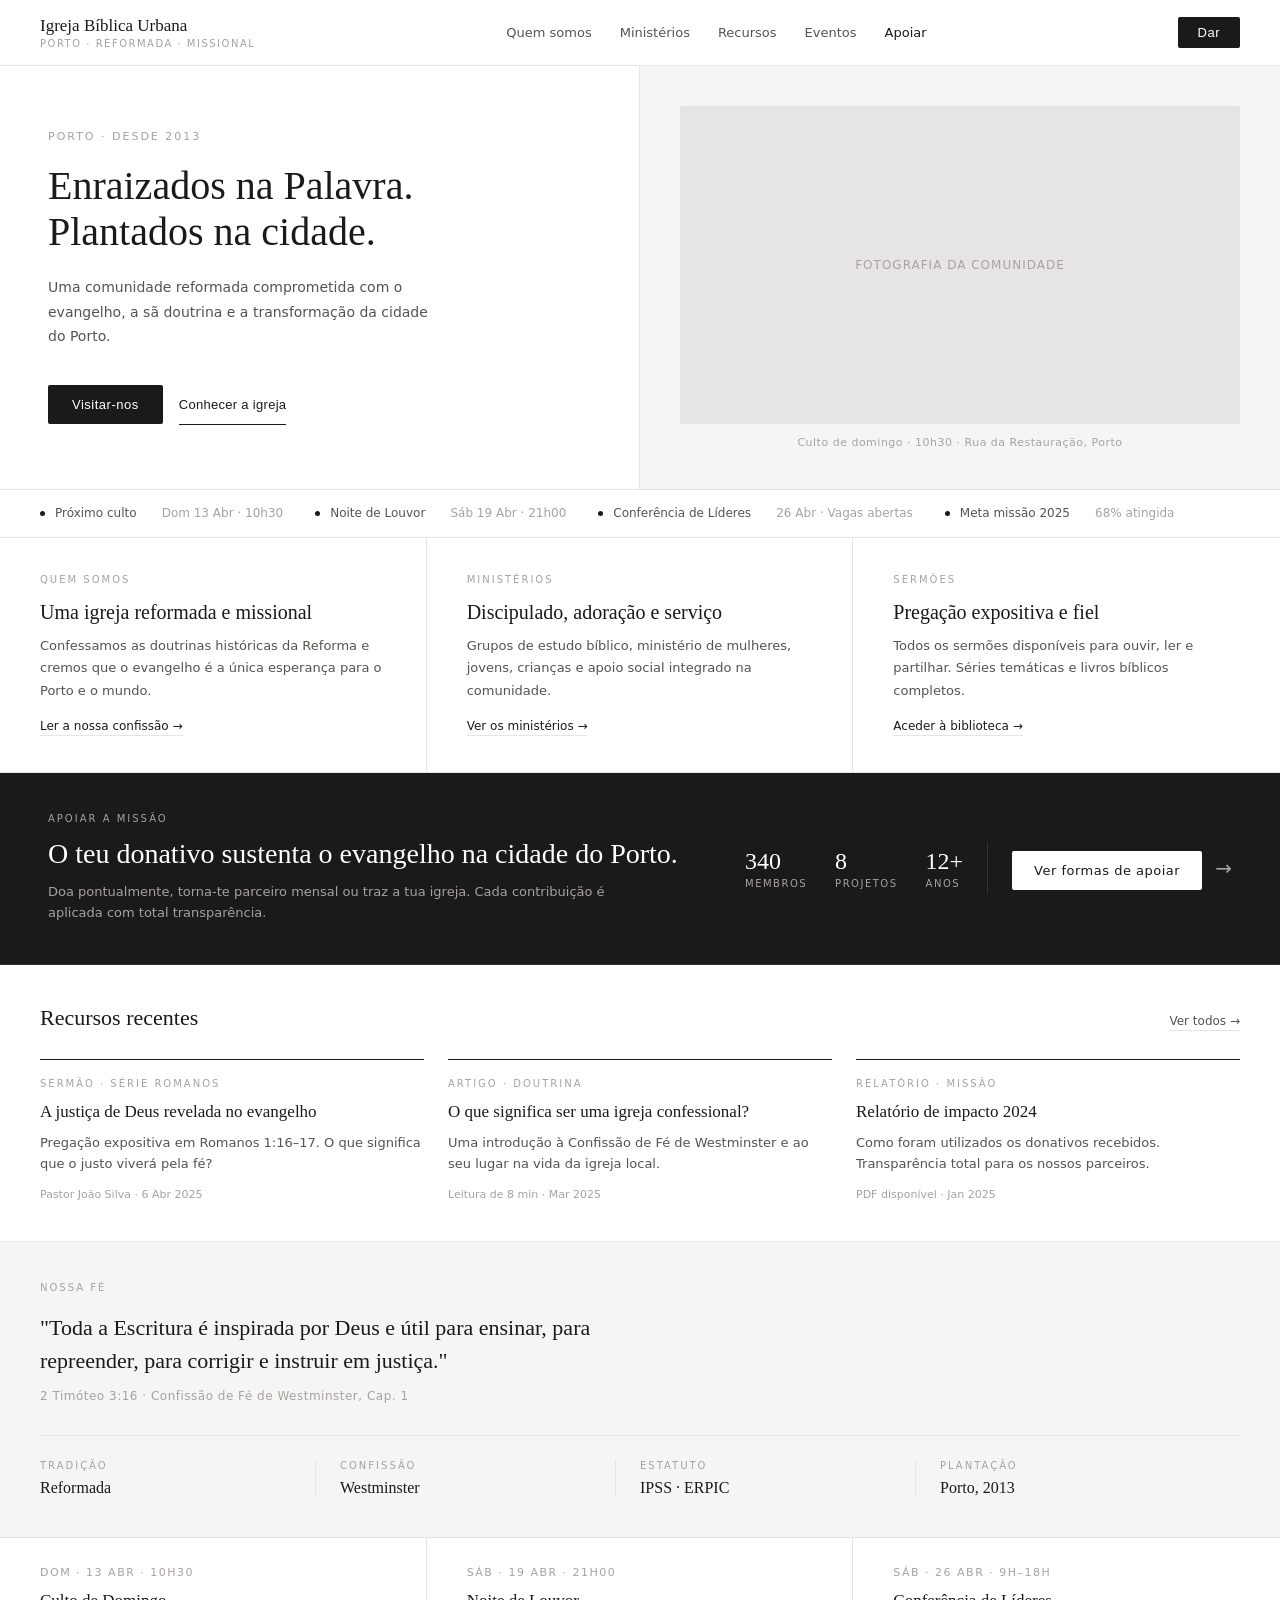
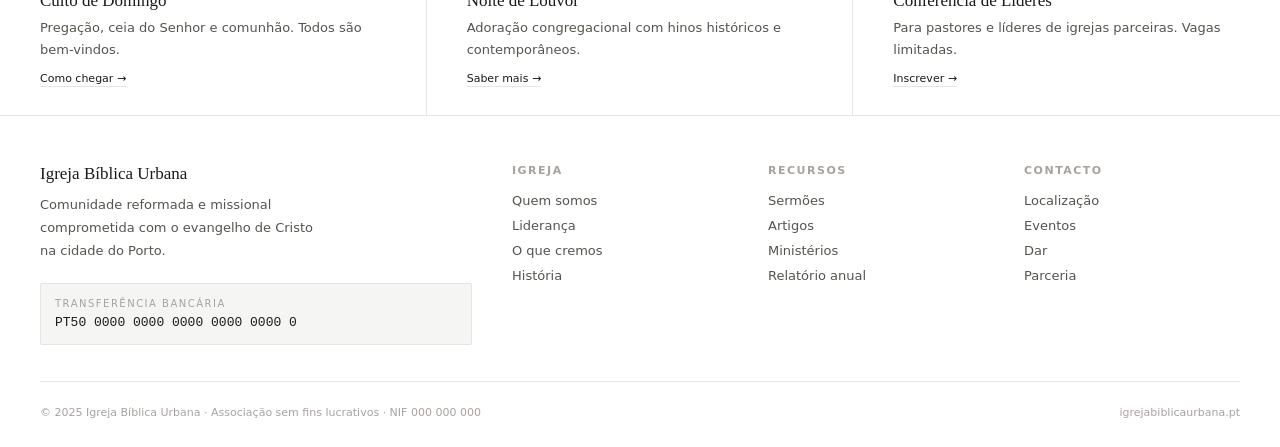
==== index.html @ c10d192a "fix: corrigir yaml do workflow" ====
<!DOCTYPE html>
<html lang="pt">
<head>
<meta charset="UTF-8">
<meta name="viewport" content="width=device-width, initial-scale=1.0">
<title>Igreja Bíblica Urbana — Porto</title>
<meta name="description" content="Uma comunidade reformada comprometida com o evangelho, a sã doutrina e a transformação da cidade do Porto.">
<style>
  *, *::before, *::after { box-sizing: border-box; margin: 0; padding: 0; }
  :root {
    --serif: Georgia, 'Times New Roman', serif;
    --sans: system-ui, -apple-system, sans-serif;
    --mono: 'Courier New', monospace;
    --black: #1a1a1a;
    --white: #ffffff;
    --gray-100: #f5f5f4;
    --gray-200: #e7e5e4;
    --gray-400: #a8a29e;
    --gray-600: #57534e;
    --gray-900: #1c1917;
  }
  body { font-family: var(--sans); color: var(--black); background: var(--white); }
  a { text-decoration: none; color: inherit; }

  /* NAV */
  nav { display: flex; align-items: center; justify-content: space-between; padding: 16px 40px; border-bottom: 1px solid var(--gray-200); position: sticky; top: 0; background: var(--white); z-index: 100; }
  .logo-main { font-family: var(--serif); font-size: 17px; font-weight: normal; }
  .logo-sub { font-size: 10px; color: var(--gray-400); letter-spacing: 1.5px; text-transform: uppercase; margin-top: 2px; }
  .nav-links { display: flex; gap: 28px; }
  .nav-links a { font-size: 13px; color: var(--gray-600); }
  .nav-links a:hover { color: var(--black); }
  .nav-cta { background: var(--black); color: var(--white); font-size: 13px; padding: 8px 20px; border-radius: 2px; border: none; cursor: pointer; letter-spacing: 0.5px; }

  /* HERO */
  .hero { display: grid; grid-template-columns: 1fr 1fr; min-height: 420px; border-bottom: 1px solid var(--gray-200); }
  .hero-left { padding: 64px 48px; display: flex; flex-direction: column; justify-content: center; border-right: 1px solid var(--gray-200); }
  .hero-eyebrow { font-size: 11px; letter-spacing: 2px; text-transform: uppercase; color: var(--gray-400); margin-bottom: 20px; }
  .hero-left h1 { font-family: var(--serif); font-size: 40px; font-weight: normal; line-height: 1.15; margin-bottom: 20px; }
  .hero-left p { font-size: 14px; color: var(--gray-600); line-height: 1.75; max-width: 380px; margin-bottom: 36px; }
  .hero-actions { display: flex; gap: 16px; align-items: center; }
  .btn-dark { background: var(--black); color: var(--white); padding: 12px 24px; border-radius: 2px; border: none; cursor: pointer; font-size: 13px; letter-spacing: 0.5px; }
  .btn-ghost { background: transparent; color: var(--black); padding: 12px 0; border: none; border-bottom: 1px solid var(--black); cursor: pointer; font-size: 13px; letter-spacing: 0.3px; }
  .hero-right { background: var(--gray-100); display: flex; align-items: center; justify-content: center; flex-direction: column; gap: 12px; padding: 40px; }
  .hero-img { width: 100%; flex: 1; background: var(--gray-200); border-radius: 2px; min-height: 240px; display: flex; align-items: center; justify-content: center; }
  .hero-img span { font-size: 12px; color: var(--gray-400); letter-spacing: 1px; text-transform: uppercase; }
  .hero-caption { font-size: 11px; color: var(--gray-400); letter-spacing: 0.5px; }

  /* TICKER */
  .ticker { display: flex; gap: 32px; padding: 14px 40px; border-bottom: 1px solid var(--gray-200); overflow: hidden; }
  .tick-item { display: flex; align-items: center; gap: 10px; white-space: nowrap; }
  .tick-dot { width: 5px; height: 5px; border-radius: 50%; background: var(--black); flex-shrink: 0; }
  .tick-text { font-size: 12px; color: var(--gray-600); }
  .tick-date { font-size: 12px; color: var(--gray-400); }

  /* THREE COL */
  .three-col { display: grid; grid-template-columns: repeat(3, 1fr); border-bottom: 1px solid var(--gray-200); }
  .col-block { padding: 36px 40px; border-right: 1px solid var(--gray-200); }
  .col-block:last-child { border-right: none; }
  .col-label { font-size: 10px; letter-spacing: 2px; text-transform: uppercase; color: var(--gray-400); margin-bottom: 14px; }
  .col-block h2 { font-family: var(--serif); font-size: 20px; font-weight: normal; line-height: 1.3; margin-bottom: 10px; }
  .col-block p { font-size: 13px; color: var(--gray-600); line-height: 1.75; }
  .col-link { display: inline-block; margin-top: 16px; font-size: 12px; color: var(--black); border-bottom: 1px solid var(--gray-200); padding-bottom: 2px; cursor: pointer; }

  /* GIVE BANNER */
  .give-banner { display: grid; grid-template-columns: 1fr auto; align-items: center; gap: 40px; padding: 40px 48px; background: var(--black); border-bottom: 1px solid #333; cursor: pointer; transition: background 0.15s; }
  .give-banner:hover { background: #111; }
  .banner-eyebrow { font-size: 10px; letter-spacing: 2px; text-transform: uppercase; color: var(--gray-400); margin-bottom: 12px; }
  .banner-left h2 { font-family: var(--serif); font-size: 28px; font-weight: normal; color: var(--white); line-height: 1.25; margin-bottom: 10px; }
  .banner-left p { font-size: 13px; color: var(--gray-400); line-height: 1.65; max-width: 560px; }
  .banner-right { display: flex; align-items: center; gap: 24px; flex-shrink: 0; }
  .banner-stats { display: flex; gap: 28px; }
  .bstat-num { font-family: var(--serif); font-size: 24px; color: var(--white); display: block; }
  .bstat-label { font-size: 10px; letter-spacing: 1.5px; text-transform: uppercase; color: var(--gray-400); display: block; margin-top: 3px; }
  .banner-divider { width: 1px; height: 52px; background: #333; }
  .banner-btn { background: var(--white); color: var(--black); padding: 12px 22px; border-radius: 2px; font-size: 13px; font-weight: 500; white-space: nowrap; letter-spacing: 0.5px; }
  .banner-arrow { font-size: 20px; color: var(--gray-400); margin-left: 8px; display: inline-block; transition: transform 0.15s; }
  .give-banner:hover .banner-arrow { transform: translateX(4px); }

  /* RESOURCES */
  .resources { padding: 40px; border-bottom: 1px solid var(--gray-200); }
  .res-header { display: flex; align-items: baseline; justify-content: space-between; margin-bottom: 28px; }
  .res-header h2 { font-family: var(--serif); font-size: 22px; font-weight: normal; }
  .see-all { font-size: 12px; color: var(--gray-600); border-bottom: 1px solid var(--gray-200); padding-bottom: 2px; cursor: pointer; }
  .res-grid { display: grid; grid-template-columns: repeat(3, 1fr); gap: 24px; }
  .res-card { border-top: 1.5px solid var(--black); padding-top: 18px; }
  .res-tag { font-size: 10px; letter-spacing: 2px; text-transform: uppercase; color: var(--gray-400); margin-bottom: 12px; }
  .res-card h3 { font-family: var(--serif); font-size: 17px; font-weight: normal; line-height: 1.35; margin-bottom: 8px; }
  .res-card p { font-size: 13px; color: var(--gray-600); line-height: 1.65; }
  .res-meta { font-size: 11px; color: var(--gray-400); margin-top: 14px; }

  /* CONFESSIONAL */
  .confessional { padding: 40px; background: var(--gray-100); border-bottom: 1px solid var(--gray-200); }
  .conf-label { font-size: 10px; letter-spacing: 2px; text-transform: uppercase; color: var(--gray-400); margin-bottom: 18px; }
  .conf-quote { font-family: var(--serif); font-size: 22px; font-weight: normal; line-height: 1.5; max-width: 620px; margin-bottom: 12px; }
  .conf-ref { font-size: 12px; color: var(--gray-400); letter-spacing: 0.5px; }
  .conf-grid { display: grid; grid-template-columns: repeat(4, 1fr); margin-top: 32px; border-top: 1px solid var(--gray-200); padding-top: 24px; }
  .conf-item { padding-right: 24px; border-right: 1px solid var(--gray-200); margin-right: 24px; }
  .conf-item:last-child { border-right: none; padding-right: 0; margin-right: 0; }
  .conf-item-label { font-size: 10px; letter-spacing: 2px; text-transform: uppercase; color: var(--gray-400); margin-bottom: 8px; }
  .conf-item-val { font-family: var(--serif); font-size: 16px; }

  /* EVENTS */
  .events-strip { display: grid; grid-template-columns: repeat(3, 1fr); border-bottom: 1px solid var(--gray-200); }
  .ev { padding: 28px 40px; border-right: 1px solid var(--gray-200); }
  .ev:last-child { border-right: none; }
  .ev-date { font-size: 11px; letter-spacing: 1.5px; text-transform: uppercase; color: var(--gray-400); margin-bottom: 12px; }
  .ev h3 { font-family: var(--serif); font-size: 17px; font-weight: normal; margin-bottom: 6px; }
  .ev p { font-size: 13px; color: var(--gray-600); line-height: 1.65; }
  .ev-link { font-size: 11px; color: var(--black); border-bottom: 1px solid var(--gray-200); padding-bottom: 1px; cursor: pointer; display: inline-block; margin-top: 12px; }

  /* FOOTER */
  footer { padding: 48px 40px 28px; }
  .footer-grid { display: grid; grid-template-columns: 2fr 1fr 1fr 1fr; gap: 40px; margin-bottom: 36px; }
  .fbrand-name { font-family: var(--serif); font-size: 17px; margin-bottom: 10px; }
  .fbrand p { font-size: 13px; color: var(--gray-600); line-height: 1.75; max-width: 280px; margin-bottom: 20px; }
  .iban-box { background: var(--gray-100); padding: 14px; border-radius: 2px; border: 1px solid var(--gray-200); }
  .iban-label { font-size: 10px; letter-spacing: 1.5px; text-transform: uppercase; color: var(--gray-400); margin-bottom: 6px; }
  .iban-val { font-family: var(--mono); font-size: 13px; }
  .fcol h4 { font-size: 11px; letter-spacing: 1.5px; text-transform: uppercase; color: var(--gray-400); margin-bottom: 16px; }
  .fcol a { display: block; font-size: 13px; color: var(--gray-600); margin-bottom: 10px; }
  .fcol a:hover { color: var(--black); }
  .footer-bottom { display: flex; justify-content: space-between; padding-top: 24px; border-top: 1px solid var(--gray-200); font-size: 11px; color: var(--gray-400); }

  /* RESPONSIVE */
  @media (max-width: 768px) {
    nav { padding: 14px 20px; }
    .nav-links { display: none; }
    .hero { grid-template-columns: 1fr; }
    .hero-right { display: none; }
    .hero-left { padding: 40px 24px; }
    .hero-left h1 { font-size: 28px; }
    .ticker { padding: 12px 20px; }
    .three-col { grid-template-columns: 1fr; }
    .col-block { border-right: none; border-bottom: 1px solid var(--gray-200); padding: 28px 24px; }
    .give-banner { grid-template-columns: 1fr; gap: 24px; padding: 32px 24px; }
    .banner-stats { display: none; }
    .banner-left h2 { font-size: 22px; }
    .resources { padding: 32px 24px; }
    .res-grid { grid-template-columns: 1fr; }
    .confessional { padding: 32px 24px; }
    .conf-grid { grid-template-columns: repeat(2, 1fr); gap: 20px; }
    .conf-item { border-right: none; padding-right: 0; margin-right: 0; margin-bottom: 16px; }
    .events-strip { grid-template-columns: 1fr; }
    .ev { border-right: none; border-bottom: 1px solid var(--gray-200); padding: 24px; }
    footer { padding: 36px 24px 24px; }
    .footer-grid { grid-template-columns: 1fr 1fr; gap: 28px; }
  }
</style>
</head>
<body>

<nav>
  <div>
    <div class="logo-main">Igreja Bíblica Urbana</div>
    <div class="logo-sub">Porto · Reformada · Missional</div>
  </div>
  <div class="nav-links">
    <a href="#">Quem somos</a>
    <a href="#">Ministérios</a>
    <a href="#">Recursos</a>
    <a href="#">Eventos</a>
    <a href="dar.html" style="font-weight:500;color:#1a1a1a">Apoiar</a>
  </div>
  <button class="nav-cta" onclick="location.href='dar.html'">Dar</button>
</nav>

<section class="hero">
  <div class="hero-left">
    <div class="hero-eyebrow">Porto · Desde 2013</div>
    <h1>Enraizados na Palavra.<br>Plantados na cidade.</h1>
    <p>Uma comunidade reformada comprometida com o evangelho, a sã doutrina e a transformação da cidade do Porto.</p>
    <div class="hero-actions">
      <button class="btn-dark">Visitar-nos</button>
      <button class="btn-ghost">Conhecer a igreja</button>
    </div>
  </div>
  <div class="hero-right">
    <div class="hero-img"><span>Fotografia da comunidade</span></div>
    <div class="hero-caption">Culto de domingo · 10h30 · Rua da Restauração, Porto</div>
  </div>
</section>

<div class="ticker">
  <div class="tick-item"><span class="tick-dot"></span><span class="tick-text">Próximo culto</span>&nbsp;<span class="tick-date">Dom 13 Abr · 10h30</span></div>
  <div class="tick-item"><span class="tick-dot"></span><span class="tick-text">Noite de Louvor</span>&nbsp;<span class="tick-date">Sáb 19 Abr · 21h00</span></div>
  <div class="tick-item"><span class="tick-dot"></span><span class="tick-text">Conferência de Líderes</span>&nbsp;<span class="tick-date">26 Abr · Vagas abertas</span></div>
  <div class="tick-item"><span class="tick-dot"></span><span class="tick-text">Meta missão 2025</span>&nbsp;<span class="tick-date">68% atingida</span></div>
</div>

<div class="three-col">
  <div class="col-block">
    <div class="col-label">Quem somos</div>
    <h2>Uma igreja reformada e missional</h2>
    <p>Confessamos as doutrinas históricas da Reforma e cremos que o evangelho é a única esperança para o Porto e o mundo.</p>
    <span class="col-link">Ler a nossa confissão →</span>
  </div>
  <div class="col-block">
    <div class="col-label">Ministérios</div>
    <h2>Discipulado, adoração e serviço</h2>
    <p>Grupos de estudo bíblico, ministério de mulheres, jovens, crianças e apoio social integrado na comunidade.</p>
    <span class="col-link">Ver os ministérios →</span>
  </div>
  <div class="col-block">
    <div class="col-label">Sermões</div>
    <h2>Pregação expositiva e fiel</h2>
    <p>Todos os sermões disponíveis para ouvir, ler e partilhar. Séries temáticas e livros bíblicos completos.</p>
    <span class="col-link">Aceder à biblioteca →</span>
  </div>
</div>

<div class="give-banner" onclick="location.href='dar.html'">
  <div class="banner-left">
    <div class="banner-eyebrow">Apoiar a missão</div>
    <h2>O teu donativo sustenta o evangelho na cidade do Porto.</h2>
    <p>Doa pontualmente, torna-te parceiro mensal ou traz a tua igreja. Cada contribuição é aplicada com total transparência.</p>
  </div>
  <div class="banner-right">
    <div class="banner-stats">
      <div class="bstat"><span class="bstat-num">340</span><span class="bstat-label">Membros</span></div>
      <div class="bstat"><span class="bstat-num">8</span><span class="bstat-label">Projetos</span></div>
      <div class="bstat"><span class="bstat-num">12+</span><span class="bstat-label">Anos</span></div>
    </div>
    <div class="banner-divider"></div>
    <div>
      <span class="banner-btn">Ver formas de apoiar</span>
      <span class="banner-arrow">→</span>
    </div>
  </div>
</div>

<section class="resources">
  <div class="res-header">
    <h2>Recursos recentes</h2>
    <span class="see-all">Ver todos →</span>
  </div>
  <div class="res-grid">
    <div class="res-card">
      <div class="res-tag">Sermão · Série Romanos</div>
      <h3>A justiça de Deus revelada no evangelho</h3>
      <p>Pregação expositiva em Romanos 1:16–17. O que significa que o justo viverá pela fé?</p>
      <div class="res-meta">Pastor João Silva · 6 Abr 2025</div>
    </div>
    <div class="res-card">
      <div class="res-tag">Artigo · Doutrina</div>
      <h3>O que significa ser uma igreja confessional?</h3>
      <p>Uma introdução à Confissão de Fé de Westminster e ao seu lugar na vida da igreja local.</p>
      <div class="res-meta">Leitura de 8 min · Mar 2025</div>
    </div>
    <div class="res-card">
      <div class="res-tag">Relatório · Missão</div>
      <h3>Relatório de impacto 2024</h3>
      <p>Como foram utilizados os donativos recebidos. Transparência total para os nossos parceiros.</p>
      <div class="res-meta">PDF disponível · Jan 2025</div>
    </div>
  </div>
</section>

<section class="confessional">
  <div class="conf-label">Nossa fé</div>
  <div class="conf-quote">"Toda a Escritura é inspirada por Deus e útil para ensinar, para repreender, para corrigir e instruir em justiça."</div>
  <div class="conf-ref">2 Timóteo 3:16 · Confissão de Fé de Westminster, Cap. 1</div>
  <div class="conf-grid">
    <div class="conf-item"><div class="conf-item-label">Tradição</div><div class="conf-item-val">Reformada</div></div>
    <div class="conf-item"><div class="conf-item-label">Confissão</div><div class="conf-item-val">Westminster</div></div>
    <div class="conf-item"><div class="conf-item-label">Estatuto</div><div class="conf-item-val">IPSS · ERPIC</div></div>
    <div class="conf-item"><div class="conf-item-label">Plantação</div><div class="conf-item-val">Porto, 2013</div></div>
  </div>
</section>

<div class="events-strip">
  <div class="ev">
    <div class="ev-date">Dom · 13 Abr · 10h30</div>
    <h3>Culto de Domingo</h3>
    <p>Pregação, ceia do Senhor e comunhão. Todos são bem-vindos.</p>
    <span class="ev-link">Como chegar →</span>
  </div>
  <div class="ev">
    <div class="ev-date">Sáb · 19 Abr · 21h00</div>
    <h3>Noite de Louvor</h3>
    <p>Adoração congregacional com hinos históricos e contemporâneos.</p>
    <span class="ev-link">Saber mais →</span>
  </div>
  <div class="ev">
    <div class="ev-date">Sáb · 26 Abr · 9h–18h</div>
    <h3>Conferência de Líderes</h3>
    <p>Para pastores e líderes de igrejas parceiras. Vagas limitadas.</p>
    <span class="ev-link">Inscrever →</span>
  </div>
</div>

<footer>
  <div class="footer-grid">
    <div class="fbrand">
      <div class="fbrand-name">Igreja Bíblica Urbana</div>
      <p>Comunidade reformada e missional comprometida com o evangelho de Cristo na cidade do Porto.</p>
      <div class="iban-box">
        <div class="iban-label">Transferência bancária</div>
        <div class="iban-val">PT50 0000 0000 0000 0000 0000 0</div>
      </div>
    </div>
    <div class="fcol">
      <h4>Igreja</h4>
      <a href="#">Quem somos</a>
      <a href="#">Liderança</a>
      <a href="#">O que cremos</a>
      <a href="#">História</a>
    </div>
    <div class="fcol">
      <h4>Recursos</h4>
      <a href="#">Sermões</a>
      <a href="#">Artigos</a>
      <a href="#">Ministérios</a>
      <a href="#">Relatório anual</a>
    </div>
    <div class="fcol">
      <h4>Contacto</h4>
      <a href="#">Localização</a>
      <a href="#">Eventos</a>
      <a href="dar.html">Dar</a>
      <a href="#">Parceria</a>
    </div>
  </div>
  <div class="footer-bottom">
    <span>© 2025 Igreja Bíblica Urbana · Associação sem fins lucrativos · NIF 000 000 000</span>
    <span>igrejabiblicaurbana.pt</span>
  </div>
</footer>

</body>
</html>
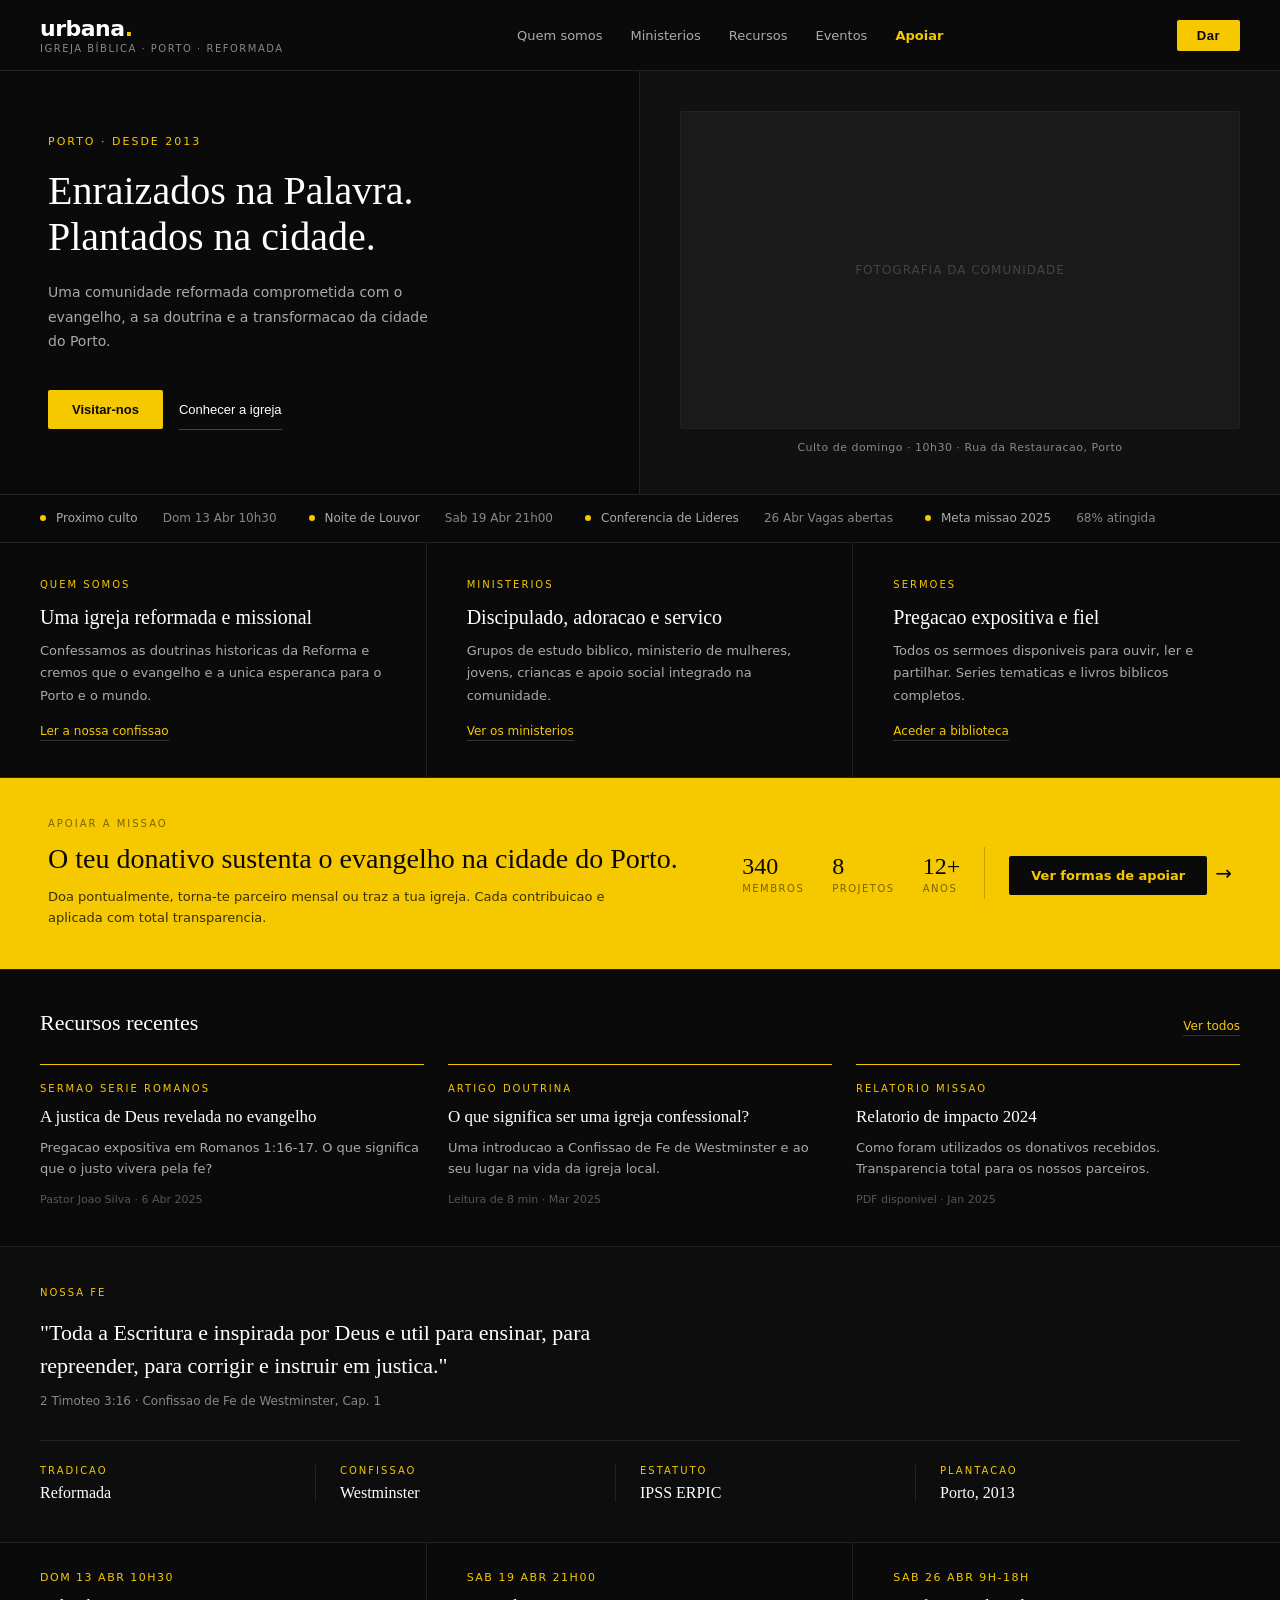
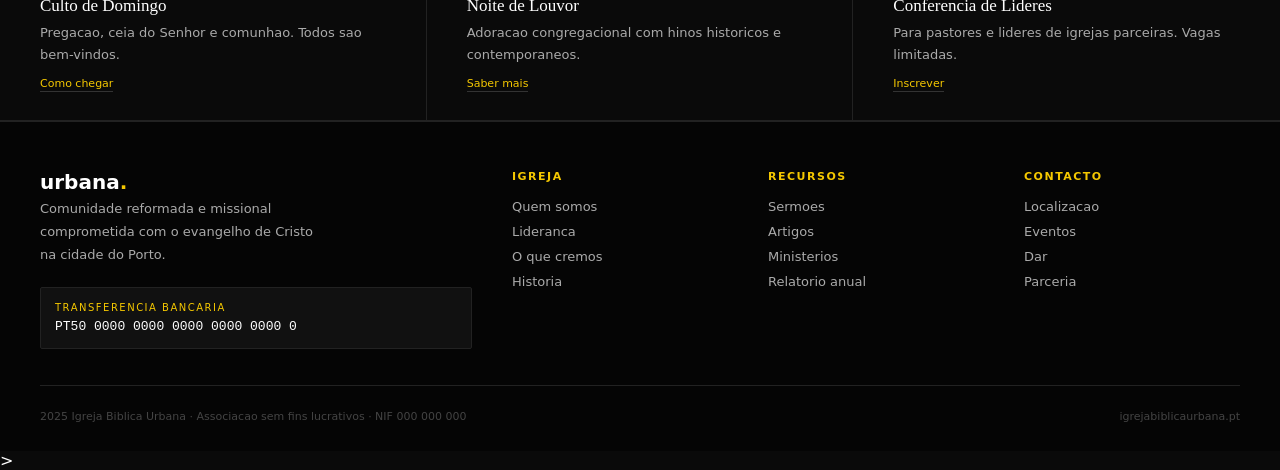
==== commit 28b2c311: "atualização de cores" ====
--- a/index.html
+++ b/index.html
@@ -3,328 +3,293 @@
 <head>
 <meta charset="UTF-8">
 <meta name="viewport" content="width=device-width, initial-scale=1.0">
-<title>Igreja Bíblica Urbana — Porto</title>
+<title>urbana. — Igreja Bíblica Urbana Porto</title>
 <meta name="description" content="Uma comunidade reformada comprometida com o evangelho, a sã doutrina e a transformação da cidade do Porto.">
 <style>
   *, *::before, *::after { box-sizing: border-box; margin: 0; padding: 0; }
-  :root {
-    --serif: Georgia, 'Times New Roman', serif;
-    --sans: system-ui, -apple-system, sans-serif;
-    --mono: 'Courier New', monospace;
-    --black: #1a1a1a;
-    --white: #ffffff;
-    --gray-100: #f5f5f4;
-    --gray-200: #e7e5e4;
-    --gray-400: #a8a29e;
-    --gray-600: #57534e;
-    --gray-900: #1c1917;
-  }
-  body { font-family: var(--sans); color: var(--black); background: var(--white); }
-  a { text-decoration: none; color: inherit; }
-
-  /* NAV */
-  nav { display: flex; align-items: center; justify-content: space-between; padding: 16px 40px; border-bottom: 1px solid var(--gray-200); position: sticky; top: 0; background: var(--white); z-index: 100; }
-  .logo-main { font-family: var(--serif); font-size: 17px; font-weight: normal; }
-  .logo-sub { font-size: 10px; color: var(--gray-400); letter-spacing: 1.5px; text-transform: uppercase; margin-top: 2px; }
-  .nav-links { display: flex; gap: 28px; }
-  .nav-links a { font-size: 13px; color: var(--gray-600); }
-  .nav-links a:hover { color: var(--black); }
-  .nav-cta { background: var(--black); color: var(--white); font-size: 13px; padding: 8px 20px; border-radius: 2px; border: none; cursor: pointer; letter-spacing: 0.5px; }
-
-  /* HERO */
-  .hero { display: grid; grid-template-columns: 1fr 1fr; min-height: 420px; border-bottom: 1px solid var(--gray-200); }
-  .hero-left { padding: 64px 48px; display: flex; flex-direction: column; justify-content: center; border-right: 1px solid var(--gray-200); }
-  .hero-eyebrow { font-size: 11px; letter-spacing: 2px; text-transform: uppercase; color: var(--gray-400); margin-bottom: 20px; }
-  .hero-left h1 { font-family: var(--serif); font-size: 40px; font-weight: normal; line-height: 1.15; margin-bottom: 20px; }
-  .hero-left p { font-size: 14px; color: var(--gray-600); line-height: 1.75; max-width: 380px; margin-bottom: 36px; }
-  .hero-actions { display: flex; gap: 16px; align-items: center; }
-  .btn-dark { background: var(--black); color: var(--white); padding: 12px 24px; border-radius: 2px; border: none; cursor: pointer; font-size: 13px; letter-spacing: 0.5px; }
-  .btn-ghost { background: transparent; color: var(--black); padding: 12px 0; border: none; border-bottom: 1px solid var(--black); cursor: pointer; font-size: 13px; letter-spacing: 0.3px; }
-  .hero-right { background: var(--gray-100); display: flex; align-items: center; justify-content: center; flex-direction: column; gap: 12px; padding: 40px; }
-  .hero-img { width: 100%; flex: 1; background: var(--gray-200); border-radius: 2px; min-height: 240px; display: flex; align-items: center; justify-content: center; }
-  .hero-img span { font-size: 12px; color: var(--gray-400); letter-spacing: 1px; text-transform: uppercase; }
-  .hero-caption { font-size: 11px; color: var(--gray-400); letter-spacing: 0.5px; }
-
-  /* TICKER */
-  .ticker { display: flex; gap: 32px; padding: 14px 40px; border-bottom: 1px solid var(--gray-200); overflow: hidden; }
-  .tick-item { display: flex; align-items: center; gap: 10px; white-space: nowrap; }
-  .tick-dot { width: 5px; height: 5px; border-radius: 50%; background: var(--black); flex-shrink: 0; }
-  .tick-text { font-size: 12px; color: var(--gray-600); }
-  .tick-date { font-size: 12px; color: var(--gray-400); }
-
-  /* THREE COL */
-  .three-col { display: grid; grid-template-columns: repeat(3, 1fr); border-bottom: 1px solid var(--gray-200); }
-  .col-block { padding: 36px 40px; border-right: 1px solid var(--gray-200); }
-  .col-block:last-child { border-right: none; }
-  .col-label { font-size: 10px; letter-spacing: 2px; text-transform: uppercase; color: var(--gray-400); margin-bottom: 14px; }
-  .col-block h2 { font-family: var(--serif); font-size: 20px; font-weight: normal; line-height: 1.3; margin-bottom: 10px; }
-  .col-block p { font-size: 13px; color: var(--gray-600); line-height: 1.75; }
-  .col-link { display: inline-block; margin-top: 16px; font-size: 12px; color: var(--black); border-bottom: 1px solid var(--gray-200); padding-bottom: 2px; cursor: pointer; }
-
-  /* GIVE BANNER */
-  .give-banner { display: grid; grid-template-columns: 1fr auto; align-items: center; gap: 40px; padding: 40px 48px; background: var(--black); border-bottom: 1px solid #333; cursor: pointer; transition: background 0.15s; }
-  .give-banner:hover { background: #111; }
-  .banner-eyebrow { font-size: 10px; letter-spacing: 2px; text-transform: uppercase; color: var(--gray-400); margin-bottom: 12px; }
-  .banner-left h2 { font-family: var(--serif); font-size: 28px; font-weight: normal; color: var(--white); line-height: 1.25; margin-bottom: 10px; }
-  .banner-left p { font-size: 13px; color: var(--gray-400); line-height: 1.65; max-width: 560px; }
-  .banner-right { display: flex; align-items: center; gap: 24px; flex-shrink: 0; }
-  .banner-stats { display: flex; gap: 28px; }
-  .bstat-num { font-family: var(--serif); font-size: 24px; color: var(--white); display: block; }
-  .bstat-label { font-size: 10px; letter-spacing: 1.5px; text-transform: uppercase; color: var(--gray-400); display: block; margin-top: 3px; }
-  .banner-divider { width: 1px; height: 52px; background: #333; }
-  .banner-btn { background: var(--white); color: var(--black); padding: 12px 22px; border-radius: 2px; font-size: 13px; font-weight: 500; white-space: nowrap; letter-spacing: 0.5px; }
-  .banner-arrow { font-size: 20px; color: var(--gray-400); margin-left: 8px; display: inline-block; transition: transform 0.15s; }
-  .give-banner:hover .banner-arrow { transform: translateX(4px); }
-
-  /* RESOURCES */
-  .resources { padding: 40px; border-bottom: 1px solid var(--gray-200); }
-  .res-header { display: flex; align-items: baseline; justify-content: space-between; margin-bottom: 28px; }
-  .res-header h2 { font-family: var(--serif); font-size: 22px; font-weight: normal; }
-  .see-all { font-size: 12px; color: var(--gray-600); border-bottom: 1px solid var(--gray-200); padding-bottom: 2px; cursor: pointer; }
-  .res-grid { display: grid; grid-template-columns: repeat(3, 1fr); gap: 24px; }
-  .res-card { border-top: 1.5px solid var(--black); padding-top: 18px; }
-  .res-tag { font-size: 10px; letter-spacing: 2px; text-transform: uppercase; color: var(--gray-400); margin-bottom: 12px; }
-  .res-card h3 { font-family: var(--serif); font-size: 17px; font-weight: normal; line-height: 1.35; margin-bottom: 8px; }
-  .res-card p { font-size: 13px; color: var(--gray-600); line-height: 1.65; }
-  .res-meta { font-size: 11px; color: var(--gray-400); margin-top: 14px; }
-
-  /* CONFESSIONAL */
-  .confessional { padding: 40px; background: var(--gray-100); border-bottom: 1px solid var(--gray-200); }
-  .conf-label { font-size: 10px; letter-spacing: 2px; text-transform: uppercase; color: var(--gray-400); margin-bottom: 18px; }
-  .conf-quote { font-family: var(--serif); font-size: 22px; font-weight: normal; line-height: 1.5; max-width: 620px; margin-bottom: 12px; }
-  .conf-ref { font-size: 12px; color: var(--gray-400); letter-spacing: 0.5px; }
-  .conf-grid { display: grid; grid-template-columns: repeat(4, 1fr); margin-top: 32px; border-top: 1px solid var(--gray-200); padding-top: 24px; }
-  .conf-item { padding-right: 24px; border-right: 1px solid var(--gray-200); margin-right: 24px; }
-  .conf-item:last-child { border-right: none; padding-right: 0; margin-right: 0; }
-  .conf-item-label { font-size: 10px; letter-spacing: 2px; text-transform: uppercase; color: var(--gray-400); margin-bottom: 8px; }
-  .conf-item-val { font-family: var(--serif); font-size: 16px; }
-
-  /* EVENTS */
-  .events-strip { display: grid; grid-template-columns: repeat(3, 1fr); border-bottom: 1px solid var(--gray-200); }
-  .ev { padding: 28px 40px; border-right: 1px solid var(--gray-200); }
-  .ev:last-child { border-right: none; }
-  .ev-date { font-size: 11px; letter-spacing: 1.5px; text-transform: uppercase; color: var(--gray-400); margin-bottom: 12px; }
-  .ev h3 { font-family: var(--serif); font-size: 17px; font-weight: normal; margin-bottom: 6px; }
-  .ev p { font-size: 13px; color: var(--gray-600); line-height: 1.65; }
-  .ev-link { font-size: 11px; color: var(--black); border-bottom: 1px solid var(--gray-200); padding-bottom: 1px; cursor: pointer; display: inline-block; margin-top: 12px; }
-
-  /* FOOTER */
-  footer { padding: 48px 40px 28px; }
-  .footer-grid { display: grid; grid-template-columns: 2fr 1fr 1fr 1fr; gap: 40px; margin-bottom: 36px; }
-  .fbrand-name { font-family: var(--serif); font-size: 17px; margin-bottom: 10px; }
-  .fbrand p { font-size: 13px; color: var(--gray-600); line-height: 1.75; max-width: 280px; margin-bottom: 20px; }
-  .iban-box { background: var(--gray-100); padding: 14px; border-radius: 2px; border: 1px solid var(--gray-200); }
-  .iban-label { font-size: 10px; letter-spacing: 1.5px; text-transform: uppercase; color: var(--gray-400); margin-bottom: 6px; }
-  .iban-val { font-family: var(--mono); font-size: 13px; }
-  .fcol h4 { font-size: 11px; letter-spacing: 1.5px; text-transform: uppercase; color: var(--gray-400); margin-bottom: 16px; }
-  .fcol a { display: block; font-size: 13px; color: var(--gray-600); margin-bottom: 10px; }
-  .fcol a:hover { color: var(--black); }
-  .footer-bottom { display: flex; justify-content: space-between; padding-top: 24px; border-top: 1px solid var(--gray-200); font-size: 11px; color: var(--gray-400); }
-
-  /* RESPONSIVE */
-  @media (max-width: 768px) {
-    nav { padding: 14px 20px; }
-    .nav-links { display: none; }
-    .hero { grid-template-columns: 1fr; }
-    .hero-right { display: none; }
-    .hero-left { padding: 40px 24px; }
-    .hero-left h1 { font-size: 28px; }
-    .ticker { padding: 12px 20px; }
-    .three-col { grid-template-columns: 1fr; }
-    .col-block { border-right: none; border-bottom: 1px solid var(--gray-200); padding: 28px 24px; }
-    .give-banner { grid-template-columns: 1fr; gap: 24px; padding: 32px 24px; }
-    .banner-stats { display: none; }
-    .banner-left h2 { font-size: 22px; }
-    .resources { padding: 32px 24px; }
-    .res-grid { grid-template-columns: 1fr; }
-    .confessional { padding: 32px 24px; }
-    .conf-grid { grid-template-columns: repeat(2, 1fr); gap: 20px; }
-    .conf-item { border-right: none; padding-right: 0; margin-right: 0; margin-bottom: 16px; }
-    .events-strip { grid-template-columns: 1fr; }
-    .ev { border-right: none; border-bottom: 1px solid var(--gray-200); padding: 24px; }
-    footer { padding: 36px 24px 24px; }
-    .footer-grid { grid-template-columns: 1fr 1fr; gap: 28px; }
-  }
-</style>
-</head>
-<body>
-
-<nav>
-  <div>
-    <div class="logo-main">Igreja Bíblica Urbana</div>
-    <div class="logo-sub">Porto · Reformada · Missional</div>
-  </div>
-  <div class="nav-links">
-    <a href="#">Quem somos</a>
-    <a href="#">Ministérios</a>
-    <a href="#">Recursos</a>
-    <a href="#">Eventos</a>
-    <a href="dar.html" style="font-weight:500;color:#1a1a1a">Apoiar</a>
-  </div>
-  <button class="nav-cta" onclick="location.href='dar.html'">Dar</button>
-</nav>
-
-<section class="hero">
-  <div class="hero-left">
-    <div class="hero-eyebrow">Porto · Desde 2013</div>
-    <h1>Enraizados na Palavra.<br>Plantados na cidade.</h1>
-    <p>Uma comunidade reformada comprometida com o evangelho, a sã doutrina e a transformação da cidade do Porto.</p>
-    <div class="hero-actions">
-      <button class="btn-dark">Visitar-nos</button>
-      <button class="btn-ghost">Conhecer a igreja</button>
-    </div>
-  </div>
-  <div class="hero-right">
-    <div class="hero-img"><span>Fotografia da comunidade</span></div>
-    <div class="hero-caption">Culto de domingo · 10h30 · Rua da Restauração, Porto</div>
-  </div>
-</section>
-
-<div class="ticker">
-  <div class="tick-item"><span class="tick-dot"></span><span class="tick-text">Próximo culto</span>&nbsp;<span class="tick-date">Dom 13 Abr · 10h30</span></div>
-  <div class="tick-item"><span class="tick-dot"></span><span class="tick-text">Noite de Louvor</span>&nbsp;<span class="tick-date">Sáb 19 Abr · 21h00</span></div>
-  <div class="tick-item"><span class="tick-dot"></span><span class="tick-text">Conferência de Líderes</span>&nbsp;<span class="tick-date">26 Abr · Vagas abertas</span></div>
-  <div class="tick-item"><span class="tick-dot"></span><span class="tick-text">Meta missão 2025</span>&nbsp;<span class="tick-date">68% atingida</span></div>
-</div>
-
-<div class="three-col">
-  <div class="col-block">
-    <div class="col-label">Quem somos</div>
-    <h2>Uma igreja reformada e missional</h2>
-    <p>Confessamos as doutrinas históricas da Reforma e cremos que o evangelho é a única esperança para o Porto e o mundo.</p>
-    <span class="col-link">Ler a nossa confissão →</span>
-  </div>
-  <div class="col-block">
-    <div class="col-label">Ministérios</div>
-    <h2>Discipulado, adoração e serviço</h2>
-    <p>Grupos de estudo bíblico, ministério de mulheres, jovens, crianças e apoio social integrado na comunidade.</p>
-    <span class="col-link">Ver os ministérios →</span>
-  </div>
-  <div class="col-block">
-    <div class="col-label">Sermões</div>
-    <h2>Pregação expositiva e fiel</h2>
-    <p>Todos os sermões disponíveis para ouvir, ler e partilhar. Séries temáticas e livros bíblicos completos.</p>
-    <span class="col-link">Aceder à biblioteca →</span>
-  </div>
-</div>
-
-<div class="give-banner" onclick="location.href='dar.html'">
-  <div class="banner-left">
-    <div class="banner-eyebrow">Apoiar a missão</div>
-    <h2>O teu donativo sustenta o evangelho na cidade do Porto.</h2>
-    <p>Doa pontualmente, torna-te parceiro mensal ou traz a tua igreja. Cada contribuição é aplicada com total transparência.</p>
-  </div>
-  <div class="banner-right">
-    <div class="banner-stats">
-      <div class="bstat"><span class="bstat-num">340</span><span class="bstat-label">Membros</span></div>
-      <div class="bstat"><span class="bstat-num">8</span><span class="bstat-label">Projetos</span></div>
-      <div class="bstat"><span class="bstat-num">12+</span><span class="bstat-label">Anos</span></div>
-    </div>
-    <div class="banner-divider"></div>
-    <div>
-      <span class="banner-btn">Ver formas de apoiar</span>
-      <span class="banner-arrow">→</span>
-    </div>
-  </div>
-</div>
-
-<section class="resources">
-  <div class="res-header">
-    <h2>Recursos recentes</h2>
-    <span class="see-all">Ver todos →</span>
-  </div>
-  <div class="res-grid">
-    <div class="res-card">
-      <div class="res-tag">Sermão · Série Romanos</div>
-      <h3>A justiça de Deus revelada no evangelho</h3>
-      <p>Pregação expositiva em Romanos 1:16–17. O que significa que o justo viverá pela fé?</p>
-      <div class="res-meta">Pastor João Silva · 6 Abr 2025</div>
-    </div>
-    <div class="res-card">
-      <div class="res-tag">Artigo · Doutrina</div>
-      <h3>O que significa ser uma igreja confessional?</h3>
-      <p>Uma introdução à Confissão de Fé de Westminster e ao seu lugar na vida da igreja local.</p>
-      <div class="res-meta">Leitura de 8 min · Mar 2025</div>
-    </div>
-    <div class="res-card">
-      <div class="res-tag">Relatório · Missão</div>
-      <h3>Relatório de impacto 2024</h3>
-      <p>Como foram utilizados os donativos recebidos. Transparência total para os nossos parceiros.</p>
-      <div class="res-meta">PDF disponível · Jan 2025</div>
-    </div>
-  </div>
-</section>
-
-<section class="confessional">
-  <div class="conf-label">Nossa fé</div>
-  <div class="conf-quote">"Toda a Escritura é inspirada por Deus e útil para ensinar, para repreender, para corrigir e instruir em justiça."</div>
-  <div class="conf-ref">2 Timóteo 3:16 · Confissão de Fé de Westminster, Cap. 1</div>
-  <div class="conf-grid">
-    <div class="conf-item"><div class="conf-item-label">Tradição</div><div class="conf-item-val">Reformada</div></div>
-    <div class="conf-item"><div class="conf-item-label">Confissão</div><div class="conf-item-val">Westminster</div></div>
-    <div class="conf-item"><div class="conf-item-label">Estatuto</div><div class="conf-item-val">IPSS · ERPIC</div></div>
-    <div class="conf-item"><div class="conf-item-label">Plantação</div><div class="conf-item-val">Porto, 2013</div></div>
-  </div>
-</section>
-
-<div class="events-strip">
-  <div class="ev">
-    <div class="ev-date">Dom · 13 Abr · 10h30</div>
-    <h3>Culto de Domingo</h3>
-    <p>Pregação, ceia do Senhor e comunhão. Todos são bem-vindos.</p>
-    <span class="ev-link">Como chegar →</span>
-  </div>
-  <div class="ev">
-    <div class="ev-date">Sáb · 19 Abr · 21h00</div>
-    <h3>Noite de Louvor</h3>
-    <p>Adoração congregacional com hinos históricos e contemporâneos.</p>
-    <span class="ev-link">Saber mais →</span>
-  </div>
-  <div class="ev">
-    <div class="ev-date">Sáb · 26 Abr · 9h–18h</div>
-    <h3>Conferência de Líderes</h3>
-    <p>Para pastores e líderes de igrejas parceiras. Vagas limitadas.</p>
-    <span class="ev-link">Inscrever →</span>
-  </div>
-</div>
-
-<footer>
-  <div class="footer-grid">
-    <div class="fbrand">
-      <div class="fbrand-name">Igreja Bíblica Urbana</div>
-      <p>Comunidade reformada e missional comprometida com o evangelho de Cristo na cidade do Porto.</p>
-      <div class="iban-box">
-        <div class="iban-label">Transferência bancária</div>
-        <div class="iban-val">PT50 0000 0000 0000 0000 0000 0</div>
-      </div>
-    </div>
-    <div class="fcol">
-      <h4>Igreja</h4>
-      <a href="#">Quem somos</a>
-      <a href="#">Liderança</a>
-      <a href="#">O que cremos</a>
-      <a href="#">História</a>
-    </div>
-    <div class="fcol">
-      <h4>Recursos</h4>
-      <a href="#">Sermões</a>
-      <a href="#">Artigos</a>
-      <a href="#">Ministérios</a>
-      <a href="#">Relatório anual</a>
-    </div>
-    <div class="fcol">
-      <h4>Contacto</h4>
-      <a href="#">Localização</a>
-      <a href="#">Eventos</a>
-      <a href="dar.html">Dar</a>
-      <a href="#">Parceria</a>
-    </div>
-  </div>
-  <div class="footer-bottom">
-    <span>© 2025 Igreja Bíblica Urbana · Associação sem fins lucrativos · NIF 000 000 000</span>
-    <span>igrejabiblicaurbana.pt</span>
-  </div>
-</footer>
-
-</body>
-</html>+    :root {
+        --serif: Georgia, 'Times New Roman', serif;
+            --sans: system-ui, -apple-system, sans-serif;
+                --mono: 'Courier New', monospace;
+                    --black: #0a0a0a;
+                        --white: #ffffff;
+                            --yellow: #F5C800;
+                                --gray-200: #1f1f1f;
+                                    --gray-400: #888888;
+                                        --gray-600: #aaaaaa;
+                                          }
+                                            body { font-family: var(--sans); color: var(--white); background: var(--black); }
+                                              a { text-decoration: none; color: inherit; }
+                                                nav { display: flex; align-items: center; justify-content: space-between; padding: 16px 40px; border-bottom: 1px solid #222; position: sticky; top: 0; background: var(--black); z-index: 100; }
+                                                  .logo-wordmark { font-size: 22px; font-weight: 700; color: var(--white); letter-spacing: -0.5px; }
+                                                    .logo-wordmark span { color: var(--yellow); }
+                                                      .logo-sub { font-size: 10px; color: var(--gray-400); letter-spacing: 1.5px; text-transform: uppercase; margin-top: 2px; }
+                                                        .nav-links { display: flex; gap: 28px; }
+                                                          .nav-links a { font-size: 13px; color: var(--gray-600); }
+                                                            .nav-links a:hover { color: var(--white); }
+                                                              .nav-cta { background: var(--yellow); color: var(--black); font-size: 13px; padding: 8px 20px; border-radius: 2px; border: none; cursor: pointer; letter-spacing: 0.5px; font-weight: 700; }
+                                                                .hero { display: grid; grid-template-columns: 1fr 1fr; min-height: 420px; border-bottom: 1px solid #222; }
+                                                                  .hero-left { padding: 64px 48px; display: flex; flex-direction: column; justify-content: center; border-right: 1px solid #222; }
+                                                                    .hero-eyebrow { font-size: 11px; letter-spacing: 2px; text-transform: uppercase; color: var(--yellow); margin-bottom: 20px; }
+                                                                      .hero-left h1 { font-family: var(--serif); font-size: 40px; font-weight: normal; line-height: 1.15; margin-bottom: 20px; color: var(--white); }
+                                                                        .hero-left p { font-size: 14px; color: var(--gray-600); line-height: 1.75; max-width: 380px; margin-bottom: 36px; }
+                                                                          .hero-actions { display: flex; gap: 16px; align-items: center; }
+                                                                            .btn-primary { background: var(--yellow); color: var(--black); padding: 12px 24px; border-radius: 2px; border: none; cursor: pointer; font-size: 13px; font-weight: 700; }
+                                                                              .btn-ghost { background: transparent; color: var(--white); padding: 12px 0; border: none; border-bottom: 1px solid #444; cursor: pointer; font-size: 13px; }
+                                                                                .hero-right { background: #111; display: flex; align-items: center; justify-content: center; flex-direction: column; gap: 12px; padding: 40px; }
+                                                                                  .hero-img { width: 100%; flex: 1; background: #1a1a1a; border-radius: 2px; min-height: 240px; display: flex; align-items: center; justify-content: center; border: 1px solid #222; }
+                                                                                    .hero-img span { font-size: 12px; color: #444; letter-spacing: 1px; text-transform: uppercase; }
+                                                                                      .hero-caption { font-size: 11px; color: var(--gray-400); letter-spacing: 0.5px; }
+                                                                                        .ticker { display: flex; gap: 32px; padding: 14px 40px; border-bottom: 1px solid #222; overflow: hidden; }
+                                                                                          .tick-item { display: flex; align-items: center; gap: 10px; white-space: nowrap; }
+                                                                                            .tick-dot { width: 6px; height: 6px; border-radius: 50%; background: var(--yellow); flex-shrink: 0; }
+                                                                                              .tick-text { font-size: 12px; color: var(--gray-600); }
+                                                                                                .tick-date { font-size: 12px; color: var(--gray-400); }
+                                                                                                  .three-col { display: grid; grid-template-columns: repeat(3, 1fr); border-bottom: 1px solid #222; }
+                                                                                                    .col-block { padding: 36px 40px; border-right: 1px solid #222; }
+                                                                                                      .col-block:last-child { border-right: none; }
+                                                                                                        .col-label { font-size: 10px; letter-spacing: 2px; text-transform: uppercase; color: var(--yellow); margin-bottom: 14px; }
+                                                                                                          .col-block h2 { font-family: var(--serif); font-size: 20px; font-weight: normal; line-height: 1.3; margin-bottom: 10px; color: var(--white); }
+                                                                                                            .col-block p { font-size: 13px; color: var(--gray-600); line-height: 1.75; }
+                                                                                                              .col-link { display: inline-block; margin-top: 16px; font-size: 12px; color: var(--yellow); border-bottom: 1px solid #333; padding-bottom: 2px; cursor: pointer; }
+                                                                                                                .give-banner { display: grid; grid-template-columns: 1fr auto; align-items: center; gap: 40px; padding: 40px 48px; background: var(--yellow); border-bottom: 1px solid #222; cursor: pointer; transition: background 0.15s; }
+                                                                                                                  .give-banner:hover { background: #e6b800; }
+                                                                                                                    .banner-eyebrow { font-size: 10px; letter-spacing: 2px; text-transform: uppercase; color: #7a6400; margin-bottom: 12px; }
+                                                                                                                      .banner-left h2 { font-family: var(--serif); font-size: 28px; font-weight: normal; color: var(--black); line-height: 1.25; margin-bottom: 10px; }
+                                                                                                                        .banner-left p { font-size: 13px; color: #3a3000; line-height: 1.65; max-width: 560px; }
+                                                                                                                          .banner-right { display: flex; align-items: center; gap: 24px; flex-shrink: 0; }
+                                                                                                                            .banner-stats { display: flex; gap: 28px; }
+                                                                                                                              .bstat-num { font-family: var(--serif); font-size: 24px; color: var(--black); display: block; }
+                                                                                                                                .bstat-label { font-size: 10px; letter-spacing: 1.5px; text-transform: uppercase; color: #7a6400; display: block; margin-top: 3px; }
+                                                                                                                                  .banner-divider { width: 1px; height: 52px; background: rgba(0,0,0,0.2); }
+                                                                                                                                    .banner-btn { background: var(--black); color: var(--yellow); padding: 12px 22px; border-radius: 2px; font-size: 13px; font-weight: 700; white-space: nowrap; }
+                                                                                                                                      .banner-arrow { font-size: 20px; color: var(--black); margin-left: 8px; display: inline-block; transition: transform 0.15s; }
+                                                                                                                                        .give-banner:hover .banner-arrow { transform: translateX(4px); }
+                                                                                                                                          .resources { padding: 40px; border-bottom: 1px solid #222; }
+                                                                                                                                            .res-header { display: flex; align-items: baseline; justify-content: space-between; margin-bottom: 28px; }
+                                                                                                                                              .res-header h2 { font-family: var(--serif); font-size: 22px; font-weight: normal; color: var(--white); }
+                                                                                                                                                .see-all { font-size: 12px; color: var(--yellow); border-bottom: 1px solid #333; padding-bottom: 2px; cursor: pointer; }
+                                                                                                                                                  .res-grid { display: grid; grid-template-columns: repeat(3, 1fr); gap: 24px; }
+                                                                                                                                                    .res-card { border-top: 1.5px solid var(--yellow); padding-top: 18px; }
+                                                                                                                                                      .res-tag { font-size: 10px; letter-spacing: 2px; text-transform: uppercase; color: var(--yellow); margin-bottom: 12px; }
+                                                                                                                                                        .res-card h3 { font-family: var(--serif); font-size: 17px; font-weight: normal; line-height: 1.35; margin-bottom: 8px; color: var(--white); }
+                                                                                                                                                          .res-card p { font-size: 13px; color: var(--gray-600); line-height: 1.65; }
+                                                                                                                                                            .res-meta { font-size: 11px; color: #555; margin-top: 14px; }
+                                                                                                                                                              .confessional { padding: 40px; background: #0d0d0d; border-bottom: 1px solid #222; }
+                                                                                                                                                                .conf-label { font-size: 10px; letter-spacing: 2px; text-transform: uppercase; color: var(--yellow); margin-bottom: 18px; }
+                                                                                                                                                                  .conf-quote { font-family: var(--serif); font-size: 22px; font-weight: normal; line-height: 1.5; max-width: 620px; margin-bottom: 12px; color: var(--white); }
+                                                                                                                                                                    .conf-ref { font-size: 12px; color: var(--gray-400); }
+                                                                                                                                                                      .conf-grid { display: grid; grid-template-columns: repeat(4, 1fr); margin-top: 32px; border-top: 1px solid #222; padding-top: 24px; }
+                                                                                                                                                                        .conf-item { padding-right: 24px; border-right: 1px solid #222; margin-right: 24px; }
+                                                                                                                                                                          .conf-item:last-child { border-right: none; padding-right: 0; margin-right: 0; }
+                                                                                                                                                                            .conf-item-label { font-size: 10px; letter-spacing: 2px; text-transform: uppercase; color: var(--yellow); margin-bottom: 8px; }
+                                                                                                                                                                              .conf-item-val { font-family: var(--serif); font-size: 16px; color: var(--white); }
+                                                                                                                                                                                .events-strip { display: grid; grid-template-columns: repeat(3, 1fr); border-bottom: 1px solid #222; }
+                                                                                                                                                                                  .ev { padding: 28px 40px; border-right: 1px solid #222; }
+                                                                                                                                                                                    .ev:last-child { border-right: none; }
+                                                                                                                                                                                      .ev-date { font-size: 11px; letter-spacing: 1.5px; text-transform: uppercase; color: var(--yellow); margin-bottom: 12px; }
+                                                                                                                                                                                        .ev h3 { font-family: var(--serif); font-size: 17px; font-weight: normal; margin-bottom: 6px; color: var(--white); }
+                                                                                                                                                                                          .ev p { font-size: 13px; color: var(--gray-600); line-height: 1.65; }
+                                                                                                                                                                                            .ev-link { font-size: 11px; color: var(--yellow); border-bottom: 1px solid #333; padding-bottom: 1px; cursor: pointer; display: inline-block; margin-top: 12px; }
+                                                                                                                                                                                              footer { padding: 48px 40px 28px; background: #050505; border-top: 1px solid #222; }
+                                                                                                                                                                                                .footer-grid { display: grid; grid-template-columns: 2fr 1fr 1fr 1fr; gap: 40px; margin-bottom: 36px; }
+                                                                                                                                                                                                  .fbrand-name { font-size: 20px; font-weight: 700; color: var(--white); margin-bottom: 4px; }
+                                                                                                                                                                                                    .fbrand-name span { color: var(--yellow); }
+                                                                                                                                                                                                      .fbrand p { font-size: 13px; color: var(--gray-600); line-height: 1.75; max-width: 280px; margin-bottom: 20px; }
+                                                                                                                                                                                                        .iban-box { background: #111; padding: 14px; border-radius: 2px; border: 1px solid #222; }
+                                                                                                                                                                                                          .iban-label { font-size: 10px; letter-spacing: 1.5px; text-transform: uppercase; color: var(--yellow); margin-bottom: 6px; }
+                                                                                                                                                                                                            .iban-val { font-family: var(--mono); font-size: 13px; color: var(--white); }
+                                                                                                                                                                                                              .fcol h4 { font-size: 11px; letter-spacing: 1.5px; text-transform: uppercase; color: var(--yellow); margin-bottom: 16px; }
+                                                                                                                                                                                                                .fcol a { display: block; font-size: 13px; color: var(--gray-600); margin-bottom: 10px; }
+                                                                                                                                                                                                                  .fcol a:hover { color: var(--white); }
+                                                                                                                                                                                                                    .footer-bottom { display: flex; justify-content: space-between; padding-top: 24px; border-top: 1px solid #222; font-size: 11px; color: #444; }
+                                                                                                                                                                                                                      @media (max-width: 768px) {
+                                                                                                                                                                                                                          nav { padding: 14px 20px; }
+                                                                                                                                                                                                                              .nav-links { display: none; }
+                                                                                                                                                                                                                                  .hero { grid-template-columns: 1fr; }
+                                                                                                                                                                                                                                      .hero-right { display: none; }
+                                                                                                                                                                                                                                          .hero-left { padding: 40px 24px; }
+                                                                                                                                                                                                                                              .hero-left h1 { font-size: 28px; }
+                                                                                                                                                                                                                                                  .ticker { padding: 12px 20px; }
+                                                                                                                                                                                                                                                      .three-col, .events-strip { grid-template-columns: 1fr; }
+                                                                                                                                                                                                                                                          .col-block, .ev { border-right: none; border-bottom: 1px solid #222; padding: 28px 24px; }
+                                                                                                                                                                                                                                                              .give-banner { grid-template-columns: 1fr; gap: 24px; padding: 32px 24px; }
+                                                                                                                                                                                                                                                                  .banner-stats { display: none; }
+                                                                                                                                                                                                                                                                      .banner-left h2 { font-size: 22px; }
+                                                                                                                                                                                                                                                                          .resources, .confessional { padding: 32px 24px; }
+                                                                                                                                                                                                                                                                              .res-grid { grid-template-columns: 1fr; }
+                                                                                                                                                                                                                                                                                  .conf-grid { grid-template-columns: repeat(2, 1fr); }
+                                                                                                                                                                                                                                                                                      .conf-item { border-right: none; padding-right: 0; margin-right: 0; margin-bottom: 16px; }
+                                                                                                                                                                                                                                                                                          footer { padding: 36px 24px 24px; }
+                                                                                                                                                                                                                                                                                              .footer-grid { grid-template-columns: 1fr 1fr; gap: 28px; }
+                                                                                                                                                                                                                                                                                                }
+                                                                                                                                                                                                                                                                                                </style>
+                                                                                                                                                                                                                                                                                                </head>
+                                                                                                                                                                                                                                                                                                <body>
+                                                                                                                                                                                                                                                                                                <nav>
+                                                                                                                                                                                                                                                                                                  <div>
+                                                                                                                                                                                                                                                                                                      <div class="logo-wordmark">urbana<span>.</span></div>
+                                                                                                                                                                                                                                                                                                          <div class="logo-sub">Igreja Bíblica · Porto · Reformada</div>
+                                                                                                                                                                                                                                                                                                            </div>
+                                                                                                                                                                                                                                                                                                              <div class="nav-links">
+                                                                                                                                                                                                                                                                                                                  <a href="#">Quem somos</a>
+                                                                                                                                                                                                                                                                                                                      <a href="#">Ministerios</a>
+                                                                                                                                                                                                                                                                                                                          <a href="#">Recursos</a>
+                                                                                                                                                                                                                                                                                                                              <a href="#">Eventos</a>
+                                                                                                                                                                                                                                                                                                                                  <a href="dar.html" style="color:var(--yellow);font-weight:600">Apoiar</a>
+                                                                                                                                                                                                                                                                                                                                    </div>
+                                                                                                                                                                                                                                                                                                                                      <button class="nav-cta" onclick="location.href='dar.html'">Dar</button>
+                                                                                                                                                                                                                                                                                                                                      </nav>
+                                                                                                                                                                                                                                                                                                                                      <section class="hero">
+                                                                                                                                                                                                                                                                                                                                        <div class="hero-left">
+                                                                                                                                                                                                                                                                                                                                            <div class="hero-eyebrow">Porto · Desde 2013</div>
+                                                                                                                                                                                                                                                                                                                                                <h1>Enraizados na Palavra.<br>Plantados na cidade.</h1>
+                                                                                                                                                                                                                                                                                                                                                    <p>Uma comunidade reformada comprometida com o evangelho, a sa doutrina e a transformacao da cidade do Porto.</p>
+                                                                                                                                                                                                                                                                                                                                                        <div class="hero-actions">
+                                                                                                                                                                                                                                                                                                                                                              <button class="btn-primary">Visitar-nos</button>
+                                                                                                                                                                                                                                                                                                                                                                    <button class="btn-ghost">Conhecer a igreja</button>
+                                                                                                                                                                                                                                                                                                                                                                        </div>
+                                                                                                                                                                                                                                                                                                                                                                          </div>
+                                                                                                                                                                                                                                                                                                                                                                            <div class="hero-right">
+                                                                                                                                                                                                                                                                                                                                                                                <div class="hero-img"><span>Fotografia da comunidade</span></div>
+                                                                                                                                                                                                                                                                                                                                                                                    <div class="hero-caption">Culto de domingo · 10h30 · Rua da Restauracao, Porto</div>
+                                                                                                                                                                                                                                                                                                                                                                                      </div>
+                                                                                                                                                                                                                                                                                                                                                                                      </section>
+                                                                                                                                                                                                                                                                                                                                                                                      <div class="ticker">
+                                                                                                                                                                                                                                                                                                                                                                                        <div class="tick-item"><span class="tick-dot"></span><span class="tick-text">Proximo culto</span>&nbsp;<span class="tick-date">Dom 13 Abr 10h30</span></div>
+                                                                                                                                                                                                                                                                                                                                                                                          <div class="tick-item"><span class="tick-dot"></span><span class="tick-text">Noite de Louvor</span>&nbsp;<span class="tick-date">Sab 19 Abr 21h00</span></div>
+                                                                                                                                                                                                                                                                                                                                                                                            <div class="tick-item"><span class="tick-dot"></span><span class="tick-text">Conferencia de Lideres</span>&nbsp;<span class="tick-date">26 Abr Vagas abertas</span></div>
+                                                                                                                                                                                                                                                                                                                                                                                              <div class="tick-item"><span class="tick-dot"></span><span class="tick-text">Meta missao 2025</span>&nbsp;<span class="tick-date">68% atingida</span></div>
+                                                                                                                                                                                                                                                                                                                                                                                              </div>
+                                                                                                                                                                                                                                                                                                                                                                                              <div class="three-col">
+                                                                                                                                                                                                                                                                                                                                                                                                <div class="col-block">
+                                                                                                                                                                                                                                                                                                                                                                                                    <div class="col-label">Quem somos</div>
+                                                                                                                                                                                                                                                                                                                                                                                                        <h2>Uma igreja reformada e missional</h2>
+                                                                                                                                                                                                                                                                                                                                                                                                            <p>Confessamos as doutrinas historicas da Reforma e cremos que o evangelho e a unica esperanca para o Porto e o mundo.</p>
+                                                                                                                                                                                                                                                                                                                                                                                                                <span class="col-link">Ler a nossa confissao</span>
+                                                                                                                                                                                                                                                                                                                                                                                                                  </div>
+                                                                                                                                                                                                                                                                                                                                                                                                                    <div class="col-block">
+                                                                                                                                                                                                                                                                                                                                                                                                                        <div class="col-label">Ministerios</div>
+                                                                                                                                                                                                                                                                                                                                                                                                                            <h2>Discipulado, adoracao e servico</h2>
+                                                                                                                                                                                                                                                                                                                                                                                                                                <p>Grupos de estudo biblico, ministerio de mulheres, jovens, criancas e apoio social integrado na comunidade.</p>
+                                                                                                                                                                                                                                                                                                                                                                                                                                    <span class="col-link">Ver os ministerios</span>
+                                                                                                                                                                                                                                                                                                                                                                                                                                      </div>
+                                                                                                                                                                                                                                                                                                                                                                                                                                        <div class="col-block">
+                                                                                                                                                                                                                                                                                                                                                                                                                                            <div class="col-label">Sermoes</div>
+                                                                                                                                                                                                                                                                                                                                                                                                                                                <h2>Pregacao expositiva e fiel</h2>
+                                                                                                                                                                                                                                                                                                                                                                                                                                                    <p>Todos os sermoes disponiveis para ouvir, ler e partilhar. Series tematicas e livros biblicos completos.</p>
+                                                                                                                                                                                                                                                                                                                                                                                                                                                        <span class="col-link">Aceder a biblioteca</span>
+                                                                                                                                                                                                                                                                                                                                                                                                                                                          </div>
+                                                                                                                                                                                                                                                                                                                                                                                                                                                          </div>
+                                                                                                                                                                                                                                                                                                                                                                                                                                                          <div class="give-banner" onclick="location.href='dar.html'">
+                                                                                                                                                                                                                                                                                                                                                                                                                                                            <div class="banner-left">
+                                                                                                                                                                                                                                                                                                                                                                                                                                                                <div class="banner-eyebrow">Apoiar a missao</div>
+                                                                                                                                                                                                                                                                                                                                                                                                                                                                    <h2>O teu donativo sustenta o evangelho na cidade do Porto.</h2>
+                                                                                                                                                                                                                                                                                                                                                                                                                                                                        <p>Doa pontualmente, torna-te parceiro mensal ou traz a tua igreja. Cada contribuicao e aplicada com total transparencia.</p>
+                                                                                                                                                                                                                                                                                                                                                                                                                                                                          </div>
+                                                                                                                                                                                                                                                                                                                                                                                                                                                                            <div class="banner-right">
+                                                                                                                                                                                                                                                                                                                                                                                                                                                                                <div class="banner-stats">
+                                                                                                                                                                                                                                                                                                                                                                                                                                                                                      <div class="bstat"><span class="bstat-num">340</span><span class="bstat-label">Membros</span></div>
+                                                                                                                                                                                                                                                                                                                                                                                                                                                                                            <div class="bstat"><span class="bstat-num">8</span><span class="bstat-label">Projetos</span></div>
+                                                                                                                                                                                                                                                                                                                                                                                                                                                                                                  <div class="bstat"><span class="bstat-num">12+</span><span class="bstat-label">Anos</span></div>
+                                                                                                                                                                                                                                                                                                                                                                                                                                                                                                      </div>
+                                                                                                                                                                                                                                                                                                                                                                                                                                                                                                          <div class="banner-divider"></div>
+                                                                                                                                                                                                                                                                                                                                                                                                                                                                                                              <div><span class="banner-btn">Ver formas de apoiar</span><span class="banner-arrow">&#8594;</span></div>
+                                                                                                                                                                                                                                                                                                                                                                                                                                                                                                                </div>
+                                                                                                                                                                                                                                                                                                                                                                                                                                                                                                                </div>
+                                                                                                                                                                                                                                                                                                                                                                                                                                                                                                                <section class="resources">
+                                                                                                                                                                                                                                                                                                                                                                                                                                                                                                                  <div class="res-header">
+                                                                                                                                                                                                                                                                                                                                                                                                                                                                                                                      <h2>Recursos recentes</h2>
+                                                                                                                                                                                                                                                                                                                                                                                                                                                                                                                          <span class="see-all">Ver todos</span>
+                                                                                                                                                                                                                                                                                                                                                                                                                                                                                                                            </div>
+                                                                                                                                                                                                                                                                                                                                                                                                                                                                                                                              <div class="res-grid">
+                                                                                                                                                                                                                                                                                                                                                                                                                                                                                                                                  <div class="res-card">
+                                                                                                                                                                                                                                                                                                                                                                                                                                                                                                                                        <div class="res-tag">Sermao Serie Romanos</div>
+                                                                                                                                                                                                                                                                                                                                                                                                                                                                                                                                              <h3>A justica de Deus revelada no evangelho</h3>
+                                                                                                                                                                                                                                                                                                                                                                                                                                                                                                                                                    <p>Pregacao expositiva em Romanos 1:16-17. O que significa que o justo vivera pela fe?</p>
+                                                                                                                                                                                                                                                                                                                                                                                                                                                                                                                                                          <div class="res-meta">Pastor Joao Silva · 6 Abr 2025</div>
+                                                                                                                                                                                                                                                                                                                                                                                                                                                                                                                                                              </div>
+                                                                                                                                                                                                                                                                                                                                                                                                                                                                                                                                                                  <div class="res-card">
+                                                                                                                                                                                                                                                                                                                                                                                                                                                                                                                                                                        <div class="res-tag">Artigo Doutrina</div>
+                                                                                                                                                                                                                                                                                                                                                                                                                                                                                                                                                                              <h3>O que significa ser uma igreja confessional?</h3>
+                                                                                                                                                                                                                                                                                                                                                                                                                                                                                                                                                                                    <p>Uma introducao a Confissao de Fe de Westminster e ao seu lugar na vida da igreja local.</p>
+                                                                                                                                                                                                                                                                                                                                                                                                                                                                                                                                                                                          <div class="res-meta">Leitura de 8 min · Mar 2025</div>
+                                                                                                                                                                                                                                                                                                                                                                                                                                                                                                                                                                                              </div>
+                                                                                                                                                                                                                                                                                                                                                                                                                                                                                                                                                                                                  <div class="res-card">
+                                                                                                                                                                                                                                                                                                                                                                                                                                                                                                                                                                                                        <div class="res-tag">Relatorio Missao</div>
+                                                                                                                                                                                                                                                                                                                                                                                                                                                                                                                                                                                                              <h3>Relatorio de impacto 2024</h3>
+                                                                                                                                                                                                                                                                                                                                                                                                                                                                                                                                                                                                                    <p>Como foram utilizados os donativos recebidos. Transparencia total para os nossos parceiros.</p>
+                                                                                                                                                                                                                                                                                                                                                                                                                                                                                                                                                                                                                          <div class="res-meta">PDF disponivel · Jan 2025</div>
+                                                                                                                                                                                                                                                                                                                                                                                                                                                                                                                                                                                                                              </div>
+                                                                                                                                                                                                                                                                                                                                                                                                                                                                                                                                                                                                                                </div>
+                                                                                                                                                                                                                                                                                                                                                                                                                                                                                                                                                                                                                                </section>
+                                                                                                                                                                                                                                                                                                                                                                                                                                                                                                                                                                                                                                <section class="confessional">
+                                                                                                                                                                                                                                                                                                                                                                                                                                                                                                                                                                                                                                  <div class="conf-label">Nossa fe</div>
+                                                                                                                                                                                                                                                                                                                                                                                                                                                                                                                                                                                                                                    <div class="conf-quote">"Toda a Escritura e inspirada por Deus e util para ensinar, para repreender, para corrigir e instruir em justica."</div>
+                                                                                                                                                                                                                                                                                                                                                                                                                                                                                                                                                                                                                                      <div class="conf-ref">2 Timoteo 3:16 · Confissao de Fe de Westminster, Cap. 1</div>
+                                                                                                                                                                                                                                                                                                                                                                                                                                                                                                                                                                                                                                        <div class="conf-grid">
+                                                                                                                                                                                                                                                                                                                                                                                                                                                                                                                                                                                                                                            <div class="conf-item"><div class="conf-item-label">Tradicao</div><div class="conf-item-val">Reformada</div></div>
+                                                                                                                                                                                                                                                                                                                                                                                                                                                                                                                                                                                                                                                <div class="conf-item"><div class="conf-item-label">Confissao</div><div class="conf-item-val">Westminster</div></div>
+                                                                                                                                                                                                                                                                                                                                                                                                                                                                                                                                                                                                                                                    <div class="conf-item"><div class="conf-item-label">Estatuto</div><div class="conf-item-val">IPSS ERPIC</div></div>
+                                                                                                                                                                                                                                                                                                                                                                                                                                                                                                                                                                                                                                                        <div class="conf-item"><div class="conf-item-label">Plantacao</div><div class="conf-item-val">Porto, 2013</div></div>
+                                                                                                                                                                                                                                                                                                                                                                                                                                                                                                                                                                                                                                                          </div>
+                                                                                                                                                                                                                                                                                                                                                                                                                                                                                                                                                                                                                                                          </section>
+                                                                                                                                                                                                                                                                                                                                                                                                                                                                                                                                                                                                                                                          <div class="events-strip">
+                                                                                                                                                                                                                                                                                                                                                                                                                                                                                                                                                                                                                                                            <div class="ev">
+                                                                                                                                                                                                                                                                                                                                                                                                                                                                                                                                                                                                                                                                <div class="ev-date">Dom 13 Abr 10h30</div>
+                                                                                                                                                                                                                                                                                                                                                                                                                                                                                                                                                                                                                                                                    <h3>Culto de Domingo</h3>
+                                                                                                                                                                                                                                                                                                                                                                                                                                                                                                                                                                                                                                                                        <p>Pregacao, ceia do Senhor e comunhao. Todos sao bem-vindos.</p>
+                                                                                                                                                                                                                                                                                                                                                                                                                                                                                                                                                                                                                                                                            <span class="ev-link">Como chegar</span>
+                                                                                                                                                                                                                                                                                                                                                                                                                                                                                                                                                                                                                                                                              </div>
+                                                                                                                                                                                                                                                                                                                                                                                                                                                                                                                                                                                                                                                                                <div class="ev">
+                                                                                                                                                                                                                                                                                                                                                                                                                                                                                                                                                                                                                                                                                    <div class="ev-date">Sab 19 Abr 21h00</div>
+                                                                                                                                                                                                                                                                                                                                                                                                                                                                                                                                                                                                                                                                                        <h3>Noite de Louvor</h3>
+                                                                                                                                                                                                                                                                                                                                                                                                                                                                                                                                                                                                                                                                                            <p>Adoracao congregacional com hinos historicos e contemporaneos.</p>
+                                                                                                                                                                                                                                                                                                                                                                                                                                                                                                                                                                                                                                                                                                <span class="ev-link">Saber mais</span>
+                                                                                                                                                                                                                                                                                                                                                                                                                                                                                                                                                                                                                                                                                                  </div>
+                                                                                                                                                                                                                                                                                                                                                                                                                                                                                                                                                                                                                                                                                                    <div class="ev">
+                                                                                                                                                                                                                                                                                                                                                                                                                                                                                                                                                                                                                                                                                                        <div class="ev-date">Sab 26 Abr 9h-18h</div>
+                                                                                                                                                                                                                                                                                                                                                                                                                                                                                                                                                                                                                                                                                                            <h3>Conferencia de Lideres</h3>
+                                                                                                                                                                                                                                                                                                                                                                                                                                                                                                                                                                                                                                                                                                                <p>Para pastores e lideres de igrejas parceiras. Vagas limitadas.</p>
+                                                                                                                                                                                                                                                                                                                                                                                                                                                                                                                                                                                                                                                                                                                    <span class="ev-link">Inscrever</span>
+                                                                                                                                                                                                                                                                                                                                                                                                                                                                                                                                                                                                                                                                                                                      </div>
+                                                                                                                                                                                                                                                                                                                                                                                                                                                                                                                                                                                                                                                                                                                      </div>
+                                                                                                                                                                                                                                                                                                                                                                                                                                                                                                                                                                                                                                                                                                                      <footer>
+                                                                                                                                                                                                                                                                                                                                                                                                                                                                                                                                                                                                                                                                                                                        <div class="footer-grid">
+                                                                                                                                                                                                                                                                                                                                                                                                                                                                                                                                                                                                                                                                                                                            <div class="fbrand">
+                                                                                                                                                                                                                                                                                                                                                                                                                                                                                                                                                                                                                                                                                                                                  <div class="fbrand-name">urbana<span>.</span></div>
+                                                                                                                                                                                                                                                                                                                                                                                                                                                                                                                                                                                                                                                                                                                                        <p>Comunidade reformada e missional comprometida com o evangelho de Cristo na cidade do Porto.</p>
+                                                                                                                                                                                                                                                                                                                                                                                                                                                                                                                                                                                                                                                                                                                                              <div class="iban-box">
+                                                                                                                                                                                                                                                                                                                                                                                                                                                                                                                                                                                                                                                                                                                                                      <div class="iban-label">Transferencia bancaria</div>
+                                                                                                                                                                                                                                                                                                                                                                                                                                                                                                                                                                                                                                                                                                                                                              <div class="iban-val">PT50 0000 0000 0000 0000 0000 0</div>
+                                                                                                                                                                                                                                                                                                                                                                                                                                                                                                                                                                                                                                                                                                                                                                    </div>
+                                                                                                                                                                                                                                                                                                                                                                                                                                                                                                                                                                                                                                                                                                                                                                        </div>
+                                                                                                                                                                                                                                                                                                                                                                                                                                                                                                                                                                                                                                                                                                                                                                            <div class="fcol">
+                                                                                                                                                                                                                                                                                                                                                                                                                                                                                                                                                                                                                                                                                                                                                                                  <h4>Igreja</h4>
+                                                                                                                                                                                                                                                                                                                                                                                                                                                                                                                                                                                                                                                                                                                                                                                        <a href="#">Quem somos</a>
+                                                                                                                                                                                                                                                                                                                                                                                                                                                                                                                                                                                                                                                                                                                                                                                              <a href="#">Lideranca</a>
+                                                                                                                                                                                                                                                                                                                                                                                                                                                                                                                                                                                                                                                                                                                                                                                                    <a href="#">O que cremos</a>
+                                                                                                                                                                                                                                                                                                                                                                                                                                                                                                                                                                                                                                                                                                                                                                                                          <a href="#">Historia</a>
+                                                                                                                                                                                                                                                                                                                                                                                                                                                                                                                                                                                                                                                                                                                                                                                                              </div>
+                                                                                                                                                                                                                                                                                                                                                                                                                                                                                                                                                                                                                                                                                                                                                                                                                  <div class="fcol">
+                                                                                                                                                                                                                                                                                                                                                                                                                                                                                                                                                                                                                                                                                                                                                                                                                        <h4>Recursos</h4>
+                                                                                                                                                                                                                                                                                                                                                                                                                                                                                                                                                                                                                                                                                                                                                                                                                              <a href="#">Sermoes</a>
+                                                                                                                                                                                                                                                                                                                                                                                                                                                                                                                                                                                                                                                                                                                                                                                                                                    <a href="#">Artigos</a>
+                                                                                                                                                                                                                                                                                                                                                                                                                                                                                                                                                                                                                                                                                                                                                                                                                                          <a href="#">Ministerios</a>
+                                                                                                                                                                                                                                                                                                                                                                                                                                                                                                                                                                                                                                                                                                                                                                                                                                                <a href="#">Relatorio anual</a>
+                                                                                                                                                                                                                                                                                                                                                                                                                                                                                                                                                                                                                                                                                                                                                                                                                                                    </div>
+                                                                                                                                                                                                                                                                                                                                                                                                                                                                                                                                                                                                                                                                                                                                                                                                                                                        <div class="fcol">
+                                                                                                                                                                                                                                                                                                                                                                                                                                                                                                                                                                                                                                                                                                                                                                                                                                                              <h4>Contacto</h4>
+                                                                                                                                                                                                                                                                                                                                                                                                                                                                                                                                                                                                                                                                                                                                                                                                                                                                    <a href="#">Localizacao</a>
+                                                                                                                                                                                                                                                                                                                                                                                                                                                                                                                                                                                                                                                                                                                                                                                                                                                                          <a href="#">Eventos</a>
+                                                                                                                                                                                                                                                                                                                                                                                                                                                                                                                                                                                                                                                                                                                                                                                                                                                                                <a href="dar.html">Dar</a>
+                                                                                                                                                                                                                                                                                                                                                                                                                                                                                                                                                                                                                                                                                                                                                                                                                                                                                      <a href="#">Parceria</a>
+                                                                                                                                                                                                                                                                                                                                                                                                                                                                                                                                                                                                                                                                                                                                                                                                                                                                                          </div>
+                                                                                                                                                                                                                                                                                                                                                                                                                                                                                                                                                                                                                                                                                                                                                                                                                                                                                            </div>
+                                                                                                                                                                                                                                                                                                                                                                                                                                                                                                                                                                                                                                                                                                                                                                                                                                                                                              <div class="footer-bottom">
+                                                                                                                                                                                                                                                                                                                                                                                                                                                                                                                                                                                                                                                                                                                                                                                                                                                                                                  <span>2025 Igreja Biblica Urbana · Associacao sem fins lucrativos · NIF 000 000 000</span>
+                                                                                                                                                                                                                                                                                                                                                                                                                                                                                                                                                                                                                                                                                                                                                                                                                                                                                                      <span>igrejabiblicaurbana.pt</span>
+                                                                                                                                                                                                                                                                                                                                                                                                                                                                                                                                                                                                                                                                                                                                                                                                                                                                                                        </div>
+                                                                                                                                                                                                                                                                                                                                                                                                                                                                                                                                                                                                                                                                                                                                                                                                                                                                                                        </footer>
+                                                                                                                                                                                                                                                                                                                                                                                                                                                                                                                                                                                                                                                                                                                                                                                                                                                                                                        </body>
+                                                                                                                                                                                                                                                                                                                                                                                                                                                                                                                                                                                                                                                                                                                                                                                                                                                                                                        </html>>
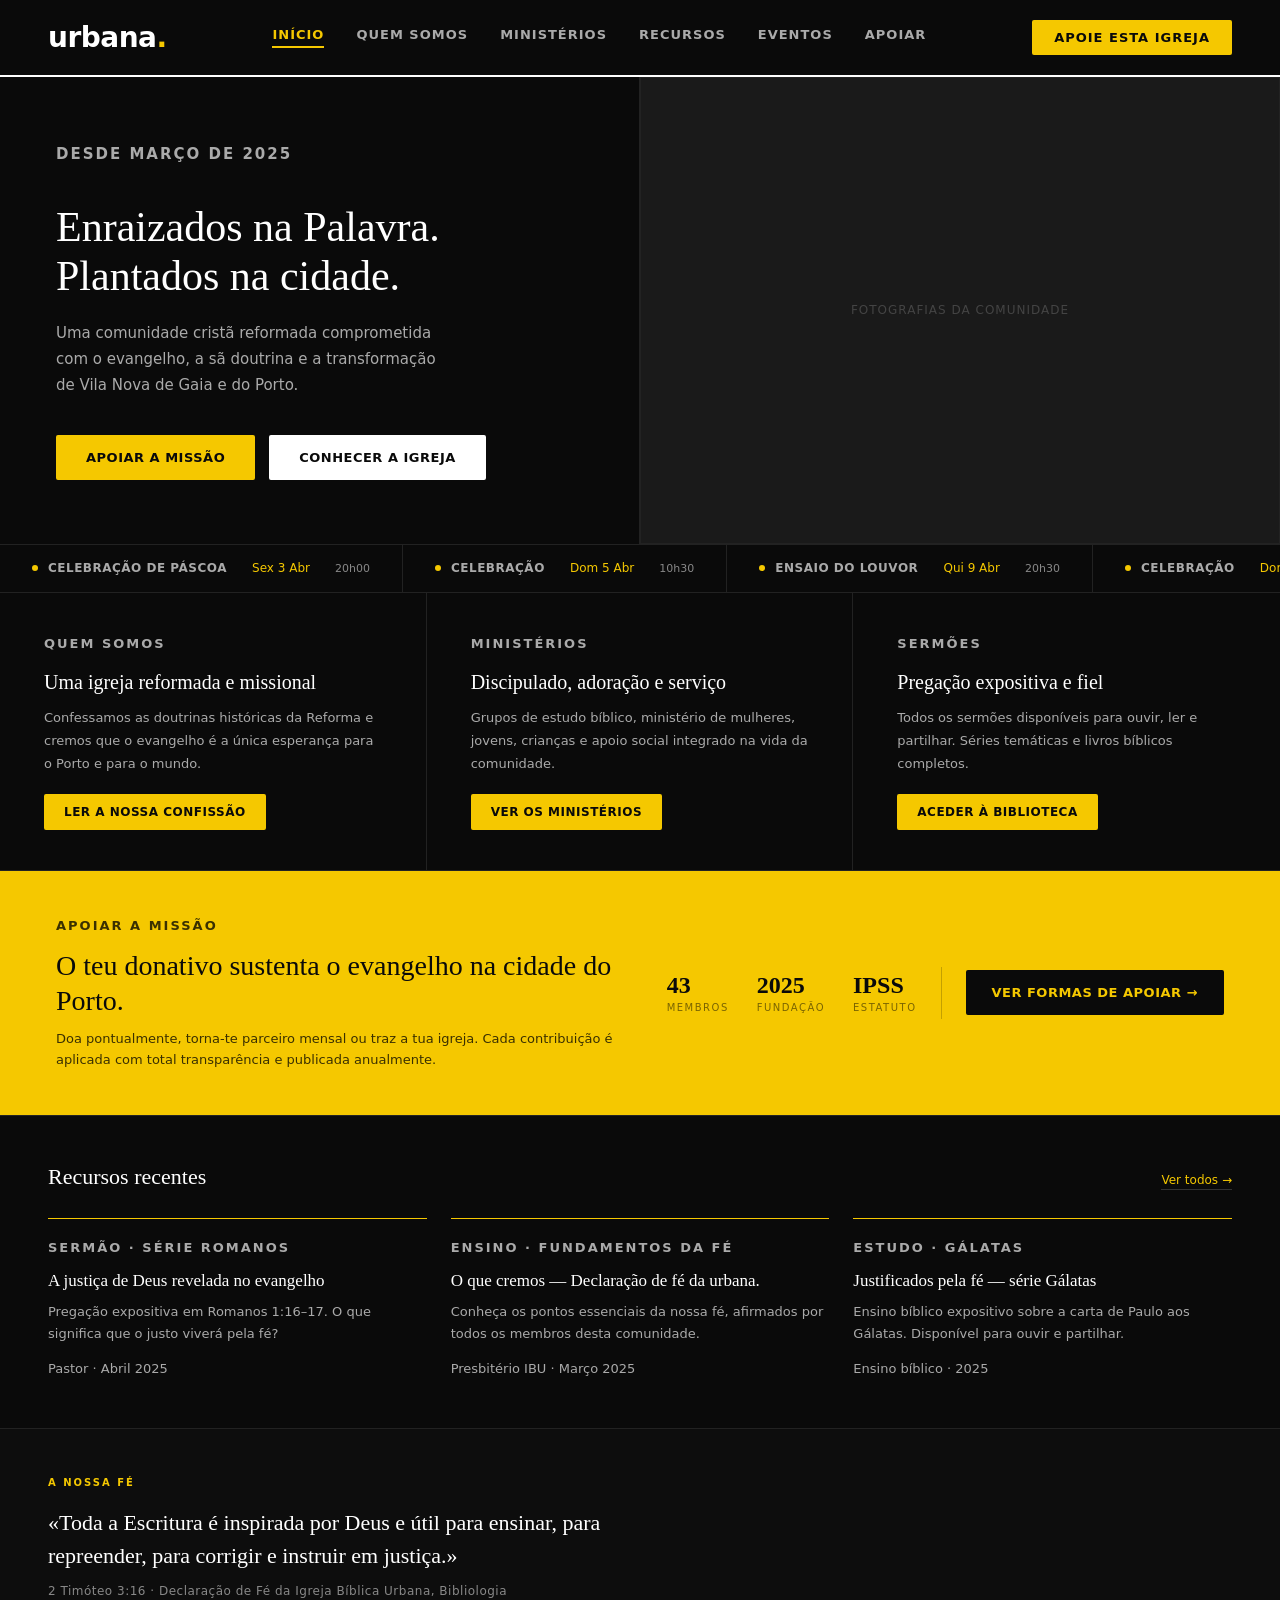
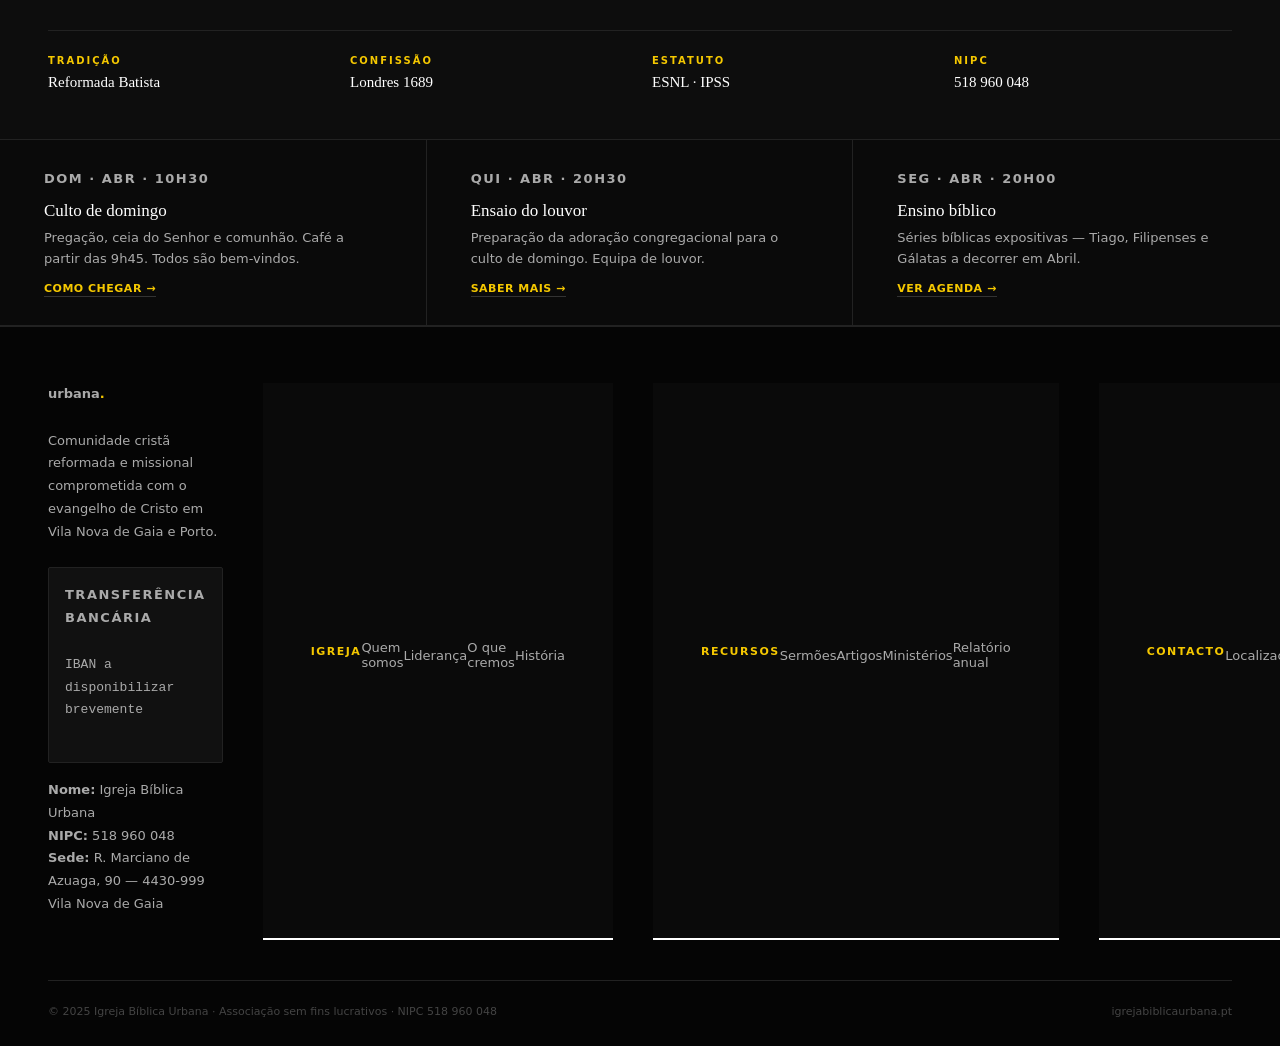
==== commit c09ddf37: "feat: identidade visual, SEO, CSS separado, calendário, info real IBU" ====
--- a/index.html
+++ b/index.html
@@ -1,295 +1,356 @@
 <!DOCTYPE html>
-<html lang="pt">
+<html lang="pt-PT">
 <head>
-<meta charset="UTF-8">
-<meta name="viewport" content="width=device-width, initial-scale=1.0">
-<title>urbana. — Igreja Bíblica Urbana Porto</title>
-<meta name="description" content="Uma comunidade reformada comprometida com o evangelho, a sã doutrina e a transformação da cidade do Porto.">
-<style>
-  *, *::before, *::after { box-sizing: border-box; margin: 0; padding: 0; }
-    :root {
-        --serif: Georgia, 'Times New Roman', serif;
-            --sans: system-ui, -apple-system, sans-serif;
-                --mono: 'Courier New', monospace;
-                    --black: #0a0a0a;
-                        --white: #ffffff;
-                            --yellow: #F5C800;
-                                --gray-200: #1f1f1f;
-                                    --gray-400: #888888;
-                                        --gray-600: #aaaaaa;
-                                          }
-                                            body { font-family: var(--sans); color: var(--white); background: var(--black); }
-                                              a { text-decoration: none; color: inherit; }
-                                                nav { display: flex; align-items: center; justify-content: space-between; padding: 16px 40px; border-bottom: 1px solid #222; position: sticky; top: 0; background: var(--black); z-index: 100; }
-                                                  .logo-wordmark { font-size: 22px; font-weight: 700; color: var(--white); letter-spacing: -0.5px; }
-                                                    .logo-wordmark span { color: var(--yellow); }
-                                                      .logo-sub { font-size: 10px; color: var(--gray-400); letter-spacing: 1.5px; text-transform: uppercase; margin-top: 2px; }
-                                                        .nav-links { display: flex; gap: 28px; }
-                                                          .nav-links a { font-size: 13px; color: var(--gray-600); }
-                                                            .nav-links a:hover { color: var(--white); }
-                                                              .nav-cta { background: var(--yellow); color: var(--black); font-size: 13px; padding: 8px 20px; border-radius: 2px; border: none; cursor: pointer; letter-spacing: 0.5px; font-weight: 700; }
-                                                                .hero { display: grid; grid-template-columns: 1fr 1fr; min-height: 420px; border-bottom: 1px solid #222; }
-                                                                  .hero-left { padding: 64px 48px; display: flex; flex-direction: column; justify-content: center; border-right: 1px solid #222; }
-                                                                    .hero-eyebrow { font-size: 11px; letter-spacing: 2px; text-transform: uppercase; color: var(--yellow); margin-bottom: 20px; }
-                                                                      .hero-left h1 { font-family: var(--serif); font-size: 40px; font-weight: normal; line-height: 1.15; margin-bottom: 20px; color: var(--white); }
-                                                                        .hero-left p { font-size: 14px; color: var(--gray-600); line-height: 1.75; max-width: 380px; margin-bottom: 36px; }
-                                                                          .hero-actions { display: flex; gap: 16px; align-items: center; }
-                                                                            .btn-primary { background: var(--yellow); color: var(--black); padding: 12px 24px; border-radius: 2px; border: none; cursor: pointer; font-size: 13px; font-weight: 700; }
-                                                                              .btn-ghost { background: transparent; color: var(--white); padding: 12px 0; border: none; border-bottom: 1px solid #444; cursor: pointer; font-size: 13px; }
-                                                                                .hero-right { background: #111; display: flex; align-items: center; justify-content: center; flex-direction: column; gap: 12px; padding: 40px; }
-                                                                                  .hero-img { width: 100%; flex: 1; background: #1a1a1a; border-radius: 2px; min-height: 240px; display: flex; align-items: center; justify-content: center; border: 1px solid #222; }
-                                                                                    .hero-img span { font-size: 12px; color: #444; letter-spacing: 1px; text-transform: uppercase; }
-                                                                                      .hero-caption { font-size: 11px; color: var(--gray-400); letter-spacing: 0.5px; }
-                                                                                        .ticker { display: flex; gap: 32px; padding: 14px 40px; border-bottom: 1px solid #222; overflow: hidden; }
-                                                                                          .tick-item { display: flex; align-items: center; gap: 10px; white-space: nowrap; }
-                                                                                            .tick-dot { width: 6px; height: 6px; border-radius: 50%; background: var(--yellow); flex-shrink: 0; }
-                                                                                              .tick-text { font-size: 12px; color: var(--gray-600); }
-                                                                                                .tick-date { font-size: 12px; color: var(--gray-400); }
-                                                                                                  .three-col { display: grid; grid-template-columns: repeat(3, 1fr); border-bottom: 1px solid #222; }
-                                                                                                    .col-block { padding: 36px 40px; border-right: 1px solid #222; }
-                                                                                                      .col-block:last-child { border-right: none; }
-                                                                                                        .col-label { font-size: 10px; letter-spacing: 2px; text-transform: uppercase; color: var(--yellow); margin-bottom: 14px; }
-                                                                                                          .col-block h2 { font-family: var(--serif); font-size: 20px; font-weight: normal; line-height: 1.3; margin-bottom: 10px; color: var(--white); }
-                                                                                                            .col-block p { font-size: 13px; color: var(--gray-600); line-height: 1.75; }
-                                                                                                              .col-link { display: inline-block; margin-top: 16px; font-size: 12px; color: var(--yellow); border-bottom: 1px solid #333; padding-bottom: 2px; cursor: pointer; }
-                                                                                                                .give-banner { display: grid; grid-template-columns: 1fr auto; align-items: center; gap: 40px; padding: 40px 48px; background: var(--yellow); border-bottom: 1px solid #222; cursor: pointer; transition: background 0.15s; }
-                                                                                                                  .give-banner:hover { background: #e6b800; }
-                                                                                                                    .banner-eyebrow { font-size: 10px; letter-spacing: 2px; text-transform: uppercase; color: #7a6400; margin-bottom: 12px; }
-                                                                                                                      .banner-left h2 { font-family: var(--serif); font-size: 28px; font-weight: normal; color: var(--black); line-height: 1.25; margin-bottom: 10px; }
-                                                                                                                        .banner-left p { font-size: 13px; color: #3a3000; line-height: 1.65; max-width: 560px; }
-                                                                                                                          .banner-right { display: flex; align-items: center; gap: 24px; flex-shrink: 0; }
-                                                                                                                            .banner-stats { display: flex; gap: 28px; }
-                                                                                                                              .bstat-num { font-family: var(--serif); font-size: 24px; color: var(--black); display: block; }
-                                                                                                                                .bstat-label { font-size: 10px; letter-spacing: 1.5px; text-transform: uppercase; color: #7a6400; display: block; margin-top: 3px; }
-                                                                                                                                  .banner-divider { width: 1px; height: 52px; background: rgba(0,0,0,0.2); }
-                                                                                                                                    .banner-btn { background: var(--black); color: var(--yellow); padding: 12px 22px; border-radius: 2px; font-size: 13px; font-weight: 700; white-space: nowrap; }
-                                                                                                                                      .banner-arrow { font-size: 20px; color: var(--black); margin-left: 8px; display: inline-block; transition: transform 0.15s; }
-                                                                                                                                        .give-banner:hover .banner-arrow { transform: translateX(4px); }
-                                                                                                                                          .resources { padding: 40px; border-bottom: 1px solid #222; }
-                                                                                                                                            .res-header { display: flex; align-items: baseline; justify-content: space-between; margin-bottom: 28px; }
-                                                                                                                                              .res-header h2 { font-family: var(--serif); font-size: 22px; font-weight: normal; color: var(--white); }
-                                                                                                                                                .see-all { font-size: 12px; color: var(--yellow); border-bottom: 1px solid #333; padding-bottom: 2px; cursor: pointer; }
-                                                                                                                                                  .res-grid { display: grid; grid-template-columns: repeat(3, 1fr); gap: 24px; }
-                                                                                                                                                    .res-card { border-top: 1.5px solid var(--yellow); padding-top: 18px; }
-                                                                                                                                                      .res-tag { font-size: 10px; letter-spacing: 2px; text-transform: uppercase; color: var(--yellow); margin-bottom: 12px; }
-                                                                                                                                                        .res-card h3 { font-family: var(--serif); font-size: 17px; font-weight: normal; line-height: 1.35; margin-bottom: 8px; color: var(--white); }
-                                                                                                                                                          .res-card p { font-size: 13px; color: var(--gray-600); line-height: 1.65; }
-                                                                                                                                                            .res-meta { font-size: 11px; color: #555; margin-top: 14px; }
-                                                                                                                                                              .confessional { padding: 40px; background: #0d0d0d; border-bottom: 1px solid #222; }
-                                                                                                                                                                .conf-label { font-size: 10px; letter-spacing: 2px; text-transform: uppercase; color: var(--yellow); margin-bottom: 18px; }
-                                                                                                                                                                  .conf-quote { font-family: var(--serif); font-size: 22px; font-weight: normal; line-height: 1.5; max-width: 620px; margin-bottom: 12px; color: var(--white); }
-                                                                                                                                                                    .conf-ref { font-size: 12px; color: var(--gray-400); }
-                                                                                                                                                                      .conf-grid { display: grid; grid-template-columns: repeat(4, 1fr); margin-top: 32px; border-top: 1px solid #222; padding-top: 24px; }
-                                                                                                                                                                        .conf-item { padding-right: 24px; border-right: 1px solid #222; margin-right: 24px; }
-                                                                                                                                                                          .conf-item:last-child { border-right: none; padding-right: 0; margin-right: 0; }
-                                                                                                                                                                            .conf-item-label { font-size: 10px; letter-spacing: 2px; text-transform: uppercase; color: var(--yellow); margin-bottom: 8px; }
-                                                                                                                                                                              .conf-item-val { font-family: var(--serif); font-size: 16px; color: var(--white); }
-                                                                                                                                                                                .events-strip { display: grid; grid-template-columns: repeat(3, 1fr); border-bottom: 1px solid #222; }
-                                                                                                                                                                                  .ev { padding: 28px 40px; border-right: 1px solid #222; }
-                                                                                                                                                                                    .ev:last-child { border-right: none; }
-                                                                                                                                                                                      .ev-date { font-size: 11px; letter-spacing: 1.5px; text-transform: uppercase; color: var(--yellow); margin-bottom: 12px; }
-                                                                                                                                                                                        .ev h3 { font-family: var(--serif); font-size: 17px; font-weight: normal; margin-bottom: 6px; color: var(--white); }
-                                                                                                                                                                                          .ev p { font-size: 13px; color: var(--gray-600); line-height: 1.65; }
-                                                                                                                                                                                            .ev-link { font-size: 11px; color: var(--yellow); border-bottom: 1px solid #333; padding-bottom: 1px; cursor: pointer; display: inline-block; margin-top: 12px; }
-                                                                                                                                                                                              footer { padding: 48px 40px 28px; background: #050505; border-top: 1px solid #222; }
-                                                                                                                                                                                                .footer-grid { display: grid; grid-template-columns: 2fr 1fr 1fr 1fr; gap: 40px; margin-bottom: 36px; }
-                                                                                                                                                                                                  .fbrand-name { font-size: 20px; font-weight: 700; color: var(--white); margin-bottom: 4px; }
-                                                                                                                                                                                                    .fbrand-name span { color: var(--yellow); }
-                                                                                                                                                                                                      .fbrand p { font-size: 13px; color: var(--gray-600); line-height: 1.75; max-width: 280px; margin-bottom: 20px; }
-                                                                                                                                                                                                        .iban-box { background: #111; padding: 14px; border-radius: 2px; border: 1px solid #222; }
-                                                                                                                                                                                                          .iban-label { font-size: 10px; letter-spacing: 1.5px; text-transform: uppercase; color: var(--yellow); margin-bottom: 6px; }
-                                                                                                                                                                                                            .iban-val { font-family: var(--mono); font-size: 13px; color: var(--white); }
-                                                                                                                                                                                                              .fcol h4 { font-size: 11px; letter-spacing: 1.5px; text-transform: uppercase; color: var(--yellow); margin-bottom: 16px; }
-                                                                                                                                                                                                                .fcol a { display: block; font-size: 13px; color: var(--gray-600); margin-bottom: 10px; }
-                                                                                                                                                                                                                  .fcol a:hover { color: var(--white); }
-                                                                                                                                                                                                                    .footer-bottom { display: flex; justify-content: space-between; padding-top: 24px; border-top: 1px solid #222; font-size: 11px; color: #444; }
-                                                                                                                                                                                                                      @media (max-width: 768px) {
-                                                                                                                                                                                                                          nav { padding: 14px 20px; }
-                                                                                                                                                                                                                              .nav-links { display: none; }
-                                                                                                                                                                                                                                  .hero { grid-template-columns: 1fr; }
-                                                                                                                                                                                                                                      .hero-right { display: none; }
-                                                                                                                                                                                                                                          .hero-left { padding: 40px 24px; }
-                                                                                                                                                                                                                                              .hero-left h1 { font-size: 28px; }
-                                                                                                                                                                                                                                                  .ticker { padding: 12px 20px; }
-                                                                                                                                                                                                                                                      .three-col, .events-strip { grid-template-columns: 1fr; }
-                                                                                                                                                                                                                                                          .col-block, .ev { border-right: none; border-bottom: 1px solid #222; padding: 28px 24px; }
-                                                                                                                                                                                                                                                              .give-banner { grid-template-columns: 1fr; gap: 24px; padding: 32px 24px; }
-                                                                                                                                                                                                                                                                  .banner-stats { display: none; }
-                                                                                                                                                                                                                                                                      .banner-left h2 { font-size: 22px; }
-                                                                                                                                                                                                                                                                          .resources, .confessional { padding: 32px 24px; }
-                                                                                                                                                                                                                                                                              .res-grid { grid-template-columns: 1fr; }
-                                                                                                                                                                                                                                                                                  .conf-grid { grid-template-columns: repeat(2, 1fr); }
-                                                                                                                                                                                                                                                                                      .conf-item { border-right: none; padding-right: 0; margin-right: 0; margin-bottom: 16px; }
-                                                                                                                                                                                                                                                                                          footer { padding: 36px 24px 24px; }
-                                                                                                                                                                                                                                                                                              .footer-grid { grid-template-columns: 1fr 1fr; gap: 28px; }
-                                                                                                                                                                                                                                                                                                }
-                                                                                                                                                                                                                                                                                                </style>
-                                                                                                                                                                                                                                                                                                </head>
-                                                                                                                                                                                                                                                                                                <body>
-                                                                                                                                                                                                                                                                                                <nav>
-                                                                                                                                                                                                                                                                                                  <div>
-                                                                                                                                                                                                                                                                                                      <div class="logo-wordmark">urbana<span>.</span></div>
-                                                                                                                                                                                                                                                                                                          <div class="logo-sub">Igreja Bíblica · Porto · Reformada</div>
-                                                                                                                                                                                                                                                                                                            </div>
-                                                                                                                                                                                                                                                                                                              <div class="nav-links">
-                                                                                                                                                                                                                                                                                                                  <a href="#">Quem somos</a>
-                                                                                                                                                                                                                                                                                                                      <a href="#">Ministerios</a>
-                                                                                                                                                                                                                                                                                                                          <a href="#">Recursos</a>
-                                                                                                                                                                                                                                                                                                                              <a href="#">Eventos</a>
-                                                                                                                                                                                                                                                                                                                                  <a href="dar.html" style="color:var(--yellow);font-weight:600">Apoiar</a>
-                                                                                                                                                                                                                                                                                                                                    </div>
-                                                                                                                                                                                                                                                                                                                                      <button class="nav-cta" onclick="location.href='dar.html'">Dar</button>
-                                                                                                                                                                                                                                                                                                                                      </nav>
-                                                                                                                                                                                                                                                                                                                                      <section class="hero">
-                                                                                                                                                                                                                                                                                                                                        <div class="hero-left">
-                                                                                                                                                                                                                                                                                                                                            <div class="hero-eyebrow">Porto · Desde 2013</div>
-                                                                                                                                                                                                                                                                                                                                                <h1>Enraizados na Palavra.<br>Plantados na cidade.</h1>
-                                                                                                                                                                                                                                                                                                                                                    <p>Uma comunidade reformada comprometida com o evangelho, a sa doutrina e a transformacao da cidade do Porto.</p>
-                                                                                                                                                                                                                                                                                                                                                        <div class="hero-actions">
-                                                                                                                                                                                                                                                                                                                                                              <button class="btn-primary">Visitar-nos</button>
-                                                                                                                                                                                                                                                                                                                                                                    <button class="btn-ghost">Conhecer a igreja</button>
-                                                                                                                                                                                                                                                                                                                                                                        </div>
-                                                                                                                                                                                                                                                                                                                                                                          </div>
-                                                                                                                                                                                                                                                                                                                                                                            <div class="hero-right">
-                                                                                                                                                                                                                                                                                                                                                                                <div class="hero-img"><span>Fotografia da comunidade</span></div>
-                                                                                                                                                                                                                                                                                                                                                                                    <div class="hero-caption">Culto de domingo · 10h30 · Rua da Restauracao, Porto</div>
-                                                                                                                                                                                                                                                                                                                                                                                      </div>
-                                                                                                                                                                                                                                                                                                                                                                                      </section>
-                                                                                                                                                                                                                                                                                                                                                                                      <div class="ticker">
-                                                                                                                                                                                                                                                                                                                                                                                        <div class="tick-item"><span class="tick-dot"></span><span class="tick-text">Proximo culto</span>&nbsp;<span class="tick-date">Dom 13 Abr 10h30</span></div>
-                                                                                                                                                                                                                                                                                                                                                                                          <div class="tick-item"><span class="tick-dot"></span><span class="tick-text">Noite de Louvor</span>&nbsp;<span class="tick-date">Sab 19 Abr 21h00</span></div>
-                                                                                                                                                                                                                                                                                                                                                                                            <div class="tick-item"><span class="tick-dot"></span><span class="tick-text">Conferencia de Lideres</span>&nbsp;<span class="tick-date">26 Abr Vagas abertas</span></div>
-                                                                                                                                                                                                                                                                                                                                                                                              <div class="tick-item"><span class="tick-dot"></span><span class="tick-text">Meta missao 2025</span>&nbsp;<span class="tick-date">68% atingida</span></div>
-                                                                                                                                                                                                                                                                                                                                                                                              </div>
-                                                                                                                                                                                                                                                                                                                                                                                              <div class="three-col">
-                                                                                                                                                                                                                                                                                                                                                                                                <div class="col-block">
-                                                                                                                                                                                                                                                                                                                                                                                                    <div class="col-label">Quem somos</div>
-                                                                                                                                                                                                                                                                                                                                                                                                        <h2>Uma igreja reformada e missional</h2>
-                                                                                                                                                                                                                                                                                                                                                                                                            <p>Confessamos as doutrinas historicas da Reforma e cremos que o evangelho e a unica esperanca para o Porto e o mundo.</p>
-                                                                                                                                                                                                                                                                                                                                                                                                                <span class="col-link">Ler a nossa confissao</span>
-                                                                                                                                                                                                                                                                                                                                                                                                                  </div>
-                                                                                                                                                                                                                                                                                                                                                                                                                    <div class="col-block">
-                                                                                                                                                                                                                                                                                                                                                                                                                        <div class="col-label">Ministerios</div>
-                                                                                                                                                                                                                                                                                                                                                                                                                            <h2>Discipulado, adoracao e servico</h2>
-                                                                                                                                                                                                                                                                                                                                                                                                                                <p>Grupos de estudo biblico, ministerio de mulheres, jovens, criancas e apoio social integrado na comunidade.</p>
-                                                                                                                                                                                                                                                                                                                                                                                                                                    <span class="col-link">Ver os ministerios</span>
-                                                                                                                                                                                                                                                                                                                                                                                                                                      </div>
-                                                                                                                                                                                                                                                                                                                                                                                                                                        <div class="col-block">
-                                                                                                                                                                                                                                                                                                                                                                                                                                            <div class="col-label">Sermoes</div>
-                                                                                                                                                                                                                                                                                                                                                                                                                                                <h2>Pregacao expositiva e fiel</h2>
-                                                                                                                                                                                                                                                                                                                                                                                                                                                    <p>Todos os sermoes disponiveis para ouvir, ler e partilhar. Series tematicas e livros biblicos completos.</p>
-                                                                                                                                                                                                                                                                                                                                                                                                                                                        <span class="col-link">Aceder a biblioteca</span>
-                                                                                                                                                                                                                                                                                                                                                                                                                                                          </div>
-                                                                                                                                                                                                                                                                                                                                                                                                                                                          </div>
-                                                                                                                                                                                                                                                                                                                                                                                                                                                          <div class="give-banner" onclick="location.href='dar.html'">
-                                                                                                                                                                                                                                                                                                                                                                                                                                                            <div class="banner-left">
-                                                                                                                                                                                                                                                                                                                                                                                                                                                                <div class="banner-eyebrow">Apoiar a missao</div>
-                                                                                                                                                                                                                                                                                                                                                                                                                                                                    <h2>O teu donativo sustenta o evangelho na cidade do Porto.</h2>
-                                                                                                                                                                                                                                                                                                                                                                                                                                                                        <p>Doa pontualmente, torna-te parceiro mensal ou traz a tua igreja. Cada contribuicao e aplicada com total transparencia.</p>
-                                                                                                                                                                                                                                                                                                                                                                                                                                                                          </div>
-                                                                                                                                                                                                                                                                                                                                                                                                                                                                            <div class="banner-right">
-                                                                                                                                                                                                                                                                                                                                                                                                                                                                                <div class="banner-stats">
-                                                                                                                                                                                                                                                                                                                                                                                                                                                                                      <div class="bstat"><span class="bstat-num">340</span><span class="bstat-label">Membros</span></div>
-                                                                                                                                                                                                                                                                                                                                                                                                                                                                                            <div class="bstat"><span class="bstat-num">8</span><span class="bstat-label">Projetos</span></div>
-                                                                                                                                                                                                                                                                                                                                                                                                                                                                                                  <div class="bstat"><span class="bstat-num">12+</span><span class="bstat-label">Anos</span></div>
-                                                                                                                                                                                                                                                                                                                                                                                                                                                                                                      </div>
-                                                                                                                                                                                                                                                                                                                                                                                                                                                                                                          <div class="banner-divider"></div>
-                                                                                                                                                                                                                                                                                                                                                                                                                                                                                                              <div><span class="banner-btn">Ver formas de apoiar</span><span class="banner-arrow">&#8594;</span></div>
-                                                                                                                                                                                                                                                                                                                                                                                                                                                                                                                </div>
-                                                                                                                                                                                                                                                                                                                                                                                                                                                                                                                </div>
-                                                                                                                                                                                                                                                                                                                                                                                                                                                                                                                <section class="resources">
-                                                                                                                                                                                                                                                                                                                                                                                                                                                                                                                  <div class="res-header">
-                                                                                                                                                                                                                                                                                                                                                                                                                                                                                                                      <h2>Recursos recentes</h2>
-                                                                                                                                                                                                                                                                                                                                                                                                                                                                                                                          <span class="see-all">Ver todos</span>
-                                                                                                                                                                                                                                                                                                                                                                                                                                                                                                                            </div>
-                                                                                                                                                                                                                                                                                                                                                                                                                                                                                                                              <div class="res-grid">
-                                                                                                                                                                                                                                                                                                                                                                                                                                                                                                                                  <div class="res-card">
-                                                                                                                                                                                                                                                                                                                                                                                                                                                                                                                                        <div class="res-tag">Sermao Serie Romanos</div>
-                                                                                                                                                                                                                                                                                                                                                                                                                                                                                                                                              <h3>A justica de Deus revelada no evangelho</h3>
-                                                                                                                                                                                                                                                                                                                                                                                                                                                                                                                                                    <p>Pregacao expositiva em Romanos 1:16-17. O que significa que o justo vivera pela fe?</p>
-                                                                                                                                                                                                                                                                                                                                                                                                                                                                                                                                                          <div class="res-meta">Pastor Joao Silva · 6 Abr 2025</div>
-                                                                                                                                                                                                                                                                                                                                                                                                                                                                                                                                                              </div>
-                                                                                                                                                                                                                                                                                                                                                                                                                                                                                                                                                                  <div class="res-card">
-                                                                                                                                                                                                                                                                                                                                                                                                                                                                                                                                                                        <div class="res-tag">Artigo Doutrina</div>
-                                                                                                                                                                                                                                                                                                                                                                                                                                                                                                                                                                              <h3>O que significa ser uma igreja confessional?</h3>
-                                                                                                                                                                                                                                                                                                                                                                                                                                                                                                                                                                                    <p>Uma introducao a Confissao de Fe de Westminster e ao seu lugar na vida da igreja local.</p>
-                                                                                                                                                                                                                                                                                                                                                                                                                                                                                                                                                                                          <div class="res-meta">Leitura de 8 min · Mar 2025</div>
-                                                                                                                                                                                                                                                                                                                                                                                                                                                                                                                                                                                              </div>
-                                                                                                                                                                                                                                                                                                                                                                                                                                                                                                                                                                                                  <div class="res-card">
-                                                                                                                                                                                                                                                                                                                                                                                                                                                                                                                                                                                                        <div class="res-tag">Relatorio Missao</div>
-                                                                                                                                                                                                                                                                                                                                                                                                                                                                                                                                                                                                              <h3>Relatorio de impacto 2024</h3>
-                                                                                                                                                                                                                                                                                                                                                                                                                                                                                                                                                                                                                    <p>Como foram utilizados os donativos recebidos. Transparencia total para os nossos parceiros.</p>
-                                                                                                                                                                                                                                                                                                                                                                                                                                                                                                                                                                                                                          <div class="res-meta">PDF disponivel · Jan 2025</div>
-                                                                                                                                                                                                                                                                                                                                                                                                                                                                                                                                                                                                                              </div>
-                                                                                                                                                                                                                                                                                                                                                                                                                                                                                                                                                                                                                                </div>
-                                                                                                                                                                                                                                                                                                                                                                                                                                                                                                                                                                                                                                </section>
-                                                                                                                                                                                                                                                                                                                                                                                                                                                                                                                                                                                                                                <section class="confessional">
-                                                                                                                                                                                                                                                                                                                                                                                                                                                                                                                                                                                                                                  <div class="conf-label">Nossa fe</div>
-                                                                                                                                                                                                                                                                                                                                                                                                                                                                                                                                                                                                                                    <div class="conf-quote">"Toda a Escritura e inspirada por Deus e util para ensinar, para repreender, para corrigir e instruir em justica."</div>
-                                                                                                                                                                                                                                                                                                                                                                                                                                                                                                                                                                                                                                      <div class="conf-ref">2 Timoteo 3:16 · Confissao de Fe de Westminster, Cap. 1</div>
-                                                                                                                                                                                                                                                                                                                                                                                                                                                                                                                                                                                                                                        <div class="conf-grid">
-                                                                                                                                                                                                                                                                                                                                                                                                                                                                                                                                                                                                                                            <div class="conf-item"><div class="conf-item-label">Tradicao</div><div class="conf-item-val">Reformada</div></div>
-                                                                                                                                                                                                                                                                                                                                                                                                                                                                                                                                                                                                                                                <div class="conf-item"><div class="conf-item-label">Confissao</div><div class="conf-item-val">Westminster</div></div>
-                                                                                                                                                                                                                                                                                                                                                                                                                                                                                                                                                                                                                                                    <div class="conf-item"><div class="conf-item-label">Estatuto</div><div class="conf-item-val">IPSS ERPIC</div></div>
-                                                                                                                                                                                                                                                                                                                                                                                                                                                                                                                                                                                                                                                        <div class="conf-item"><div class="conf-item-label">Plantacao</div><div class="conf-item-val">Porto, 2013</div></div>
-                                                                                                                                                                                                                                                                                                                                                                                                                                                                                                                                                                                                                                                          </div>
-                                                                                                                                                                                                                                                                                                                                                                                                                                                                                                                                                                                                                                                          </section>
-                                                                                                                                                                                                                                                                                                                                                                                                                                                                                                                                                                                                                                                          <div class="events-strip">
-                                                                                                                                                                                                                                                                                                                                                                                                                                                                                                                                                                                                                                                            <div class="ev">
-                                                                                                                                                                                                                                                                                                                                                                                                                                                                                                                                                                                                                                                                <div class="ev-date">Dom 13 Abr 10h30</div>
-                                                                                                                                                                                                                                                                                                                                                                                                                                                                                                                                                                                                                                                                    <h3>Culto de Domingo</h3>
-                                                                                                                                                                                                                                                                                                                                                                                                                                                                                                                                                                                                                                                                        <p>Pregacao, ceia do Senhor e comunhao. Todos sao bem-vindos.</p>
-                                                                                                                                                                                                                                                                                                                                                                                                                                                                                                                                                                                                                                                                            <span class="ev-link">Como chegar</span>
-                                                                                                                                                                                                                                                                                                                                                                                                                                                                                                                                                                                                                                                                              </div>
-                                                                                                                                                                                                                                                                                                                                                                                                                                                                                                                                                                                                                                                                                <div class="ev">
-                                                                                                                                                                                                                                                                                                                                                                                                                                                                                                                                                                                                                                                                                    <div class="ev-date">Sab 19 Abr 21h00</div>
-                                                                                                                                                                                                                                                                                                                                                                                                                                                                                                                                                                                                                                                                                        <h3>Noite de Louvor</h3>
-                                                                                                                                                                                                                                                                                                                                                                                                                                                                                                                                                                                                                                                                                            <p>Adoracao congregacional com hinos historicos e contemporaneos.</p>
-                                                                                                                                                                                                                                                                                                                                                                                                                                                                                                                                                                                                                                                                                                <span class="ev-link">Saber mais</span>
-                                                                                                                                                                                                                                                                                                                                                                                                                                                                                                                                                                                                                                                                                                  </div>
-                                                                                                                                                                                                                                                                                                                                                                                                                                                                                                                                                                                                                                                                                                    <div class="ev">
-                                                                                                                                                                                                                                                                                                                                                                                                                                                                                                                                                                                                                                                                                                        <div class="ev-date">Sab 26 Abr 9h-18h</div>
-                                                                                                                                                                                                                                                                                                                                                                                                                                                                                                                                                                                                                                                                                                            <h3>Conferencia de Lideres</h3>
-                                                                                                                                                                                                                                                                                                                                                                                                                                                                                                                                                                                                                                                                                                                <p>Para pastores e lideres de igrejas parceiras. Vagas limitadas.</p>
-                                                                                                                                                                                                                                                                                                                                                                                                                                                                                                                                                                                                                                                                                                                    <span class="ev-link">Inscrever</span>
-                                                                                                                                                                                                                                                                                                                                                                                                                                                                                                                                                                                                                                                                                                                      </div>
-                                                                                                                                                                                                                                                                                                                                                                                                                                                                                                                                                                                                                                                                                                                      </div>
-                                                                                                                                                                                                                                                                                                                                                                                                                                                                                                                                                                                                                                                                                                                      <footer>
-                                                                                                                                                                                                                                                                                                                                                                                                                                                                                                                                                                                                                                                                                                                        <div class="footer-grid">
-                                                                                                                                                                                                                                                                                                                                                                                                                                                                                                                                                                                                                                                                                                                            <div class="fbrand">
-                                                                                                                                                                                                                                                                                                                                                                                                                                                                                                                                                                                                                                                                                                                                  <div class="fbrand-name">urbana<span>.</span></div>
-                                                                                                                                                                                                                                                                                                                                                                                                                                                                                                                                                                                                                                                                                                                                        <p>Comunidade reformada e missional comprometida com o evangelho de Cristo na cidade do Porto.</p>
-                                                                                                                                                                                                                                                                                                                                                                                                                                                                                                                                                                                                                                                                                                                                              <div class="iban-box">
-                                                                                                                                                                                                                                                                                                                                                                                                                                                                                                                                                                                                                                                                                                                                                      <div class="iban-label">Transferencia bancaria</div>
-                                                                                                                                                                                                                                                                                                                                                                                                                                                                                                                                                                                                                                                                                                                                                              <div class="iban-val">PT50 0000 0000 0000 0000 0000 0</div>
-                                                                                                                                                                                                                                                                                                                                                                                                                                                                                                                                                                                                                                                                                                                                                                    </div>
-                                                                                                                                                                                                                                                                                                                                                                                                                                                                                                                                                                                                                                                                                                                                                                        </div>
-                                                                                                                                                                                                                                                                                                                                                                                                                                                                                                                                                                                                                                                                                                                                                                            <div class="fcol">
-                                                                                                                                                                                                                                                                                                                                                                                                                                                                                                                                                                                                                                                                                                                                                                                  <h4>Igreja</h4>
-                                                                                                                                                                                                                                                                                                                                                                                                                                                                                                                                                                                                                                                                                                                                                                                        <a href="#">Quem somos</a>
-                                                                                                                                                                                                                                                                                                                                                                                                                                                                                                                                                                                                                                                                                                                                                                                              <a href="#">Lideranca</a>
-                                                                                                                                                                                                                                                                                                                                                                                                                                                                                                                                                                                                                                                                                                                                                                                                    <a href="#">O que cremos</a>
-                                                                                                                                                                                                                                                                                                                                                                                                                                                                                                                                                                                                                                                                                                                                                                                                          <a href="#">Historia</a>
-                                                                                                                                                                                                                                                                                                                                                                                                                                                                                                                                                                                                                                                                                                                                                                                                              </div>
-                                                                                                                                                                                                                                                                                                                                                                                                                                                                                                                                                                                                                                                                                                                                                                                                                  <div class="fcol">
-                                                                                                                                                                                                                                                                                                                                                                                                                                                                                                                                                                                                                                                                                                                                                                                                                        <h4>Recursos</h4>
-                                                                                                                                                                                                                                                                                                                                                                                                                                                                                                                                                                                                                                                                                                                                                                                                                              <a href="#">Sermoes</a>
-                                                                                                                                                                                                                                                                                                                                                                                                                                                                                                                                                                                                                                                                                                                                                                                                                                    <a href="#">Artigos</a>
-                                                                                                                                                                                                                                                                                                                                                                                                                                                                                                                                                                                                                                                                                                                                                                                                                                          <a href="#">Ministerios</a>
-                                                                                                                                                                                                                                                                                                                                                                                                                                                                                                                                                                                                                                                                                                                                                                                                                                                <a href="#">Relatorio anual</a>
-                                                                                                                                                                                                                                                                                                                                                                                                                                                                                                                                                                                                                                                                                                                                                                                                                                                    </div>
-                                                                                                                                                                                                                                                                                                                                                                                                                                                                                                                                                                                                                                                                                                                                                                                                                                                        <div class="fcol">
-                                                                                                                                                                                                                                                                                                                                                                                                                                                                                                                                                                                                                                                                                                                                                                                                                                                              <h4>Contacto</h4>
-                                                                                                                                                                                                                                                                                                                                                                                                                                                                                                                                                                                                                                                                                                                                                                                                                                                                    <a href="#">Localizacao</a>
-                                                                                                                                                                                                                                                                                                                                                                                                                                                                                                                                                                                                                                                                                                                                                                                                                                                                          <a href="#">Eventos</a>
-                                                                                                                                                                                                                                                                                                                                                                                                                                                                                                                                                                                                                                                                                                                                                                                                                                                                                <a href="dar.html">Dar</a>
-                                                                                                                                                                                                                                                                                                                                                                                                                                                                                                                                                                                                                                                                                                                                                                                                                                                                                      <a href="#">Parceria</a>
-                                                                                                                                                                                                                                                                                                                                                                                                                                                                                                                                                                                                                                                                                                                                                                                                                                                                                          </div>
-                                                                                                                                                                                                                                                                                                                                                                                                                                                                                                                                                                                                                                                                                                                                                                                                                                                                                            </div>
-                                                                                                                                                                                                                                                                                                                                                                                                                                                                                                                                                                                                                                                                                                                                                                                                                                                                                              <div class="footer-bottom">
-                                                                                                                                                                                                                                                                                                                                                                                                                                                                                                                                                                                                                                                                                                                                                                                                                                                                                                  <span>2025 Igreja Biblica Urbana · Associacao sem fins lucrativos · NIF 000 000 000</span>
-                                                                                                                                                                                                                                                                                                                                                                                                                                                                                                                                                                                                                                                                                                                                                                                                                                                                                                      <span>igrejabiblicaurbana.pt</span>
-                                                                                                                                                                                                                                                                                                                                                                                                                                                                                                                                                                                                                                                                                                                                                                                                                                                                                                        </div>
-                                                                                                                                                                                                                                                                                                                                                                                                                                                                                                                                                                                                                                                                                                                                                                                                                                                                                                        </footer>
-                                                                                                                                                                                                                                                                                                                                                                                                                                                                                                                                                                                                                                                                                                                                                                                                                                                                                                        </body>
-                                                                                                                                                                                                                                                                                                                                                                                                                                                                                                                                                                                                                                                                                                                                                                                                                                                                                                        </html>>+  <meta charset="UTF-8">
+  <meta name="viewport" content="width=device-width, initial-scale=1.0">
+
+  <!-- SEO primário -->
+  <title>Igreja Bíblica Urbana | urbana. — Porto, Vila Nova de Gaia</title>
+  <meta name="description" content="A Igreja Bíblica Urbana (urbana.) é uma comunidade cristã reformada e missional em Vila Nova de Gaia, Porto. Cultos aos domingos às 10h30. Venha conhecer-nos.">
+  <meta name="keywords" content="Igreja Bíblica Urbana, urbana, igreja reformada Porto, igreja cristã Gaia, igreja evangélica Porto, comunidade cristã Porto, igreja batista Porto, culto domingo Porto">
+  <meta name="author" content="Igreja Bíblica Urbana">
+  <meta name="robots" content="index, follow">
+  <link rel="canonical" href="https://igrejabiblicaurbana.pt/">
+
+  <!-- Open Graph -->
+  <meta property="og:type" content="website">
+  <meta property="og:url" content="https://igrejabiblicaurbana.pt/">
+  <meta property="og:title" content="Igreja Bíblica Urbana | urbana. — Porto">
+  <meta property="og:description" content="Comunidade cristã reformada e missional em Vila Nova de Gaia. Cultos aos domingos às 10h30.">
+  <meta property="og:locale" content="pt_PT">
+  <meta property="og:site_name" content="Igreja Bíblica Urbana">
+
+  <!-- Twitter Card -->
+  <meta name="twitter:card" content="summary_large_image">
+  <meta name="twitter:title" content="Igreja Bíblica Urbana | urbana. — Porto">
+  <meta name="twitter:description" content="Comunidade cristã reformada e missional em Vila Nova de Gaia. Cultos aos domingos às 10h30.">
+
+  <!-- Schema.org JSON-LD -->
+  <script type="application/ld+json">
+  {
+    "@context": "https://schema.org",
+    "@type": "ReligiousOrganization",
+    "name": "Igreja Bíblica Urbana",
+    "alternateName": "urbana.",
+    "url": "https://igrejabiblicaurbana.pt",
+    "description": "Comunidade cristã reformada e missional em Vila Nova de Gaia, Porto.",
+    "foundingDate": "2025-03",
+    "address": {
+      "@type": "PostalAddress",
+      "streetAddress": "R. Marciano de Azuaga, 90",
+      "postalCode": "4430-999",
+      "addressLocality": "Vila Nova de Gaia",
+      "addressCountry": "PT"
+    },
+    "taxID": "518960048",
+    "openingHours": "Su 10:30-12:30",
+    "sameAs": []
+  }
+  </script>
+
+  <link rel="stylesheet" href="style.css">
+</head>
+<body>
+
+<!-- =====================================================
+     NAVEGAÇÃO
+     ===================================================== -->
+<nav role="navigation" aria-label="Menu principal">
+  <a href="/" class="logo-wordmark" aria-label="Igreja Bíblica Urbana — Página inicial">urbana<span>.</span></a>
+
+  <div class="nav-links">
+    <a href="/" class="activo" aria-current="page">INÍCIO</a>
+    <a href="quem-somos.html">QUEM SOMOS</a>
+    <a href="ministerios.html">MINISTÉRIOS</a>
+    <a href="recursos.html">RECURSOS</a>
+    <a href="eventos.html">EVENTOS</a>
+    <a href="dar.html">APOIAR</a>
+  </div>
+
+  <a href="dar.html" class="nav-cta">Apoie esta Igreja</a>
+</nav>
+
+<!-- =====================================================
+     HERO
+     ===================================================== -->
+<main>
+<section class="hero" aria-label="Apresentação da Igreja Bíblica Urbana">
+  <div class="hero-left">
+    <p class="hero-eyebrow">Desde Março de 2025</p>
+    <h1>Enraizados na Palavra.<br>Plantados na cidade.</h1>
+    <p>Uma comunidade cristã reformada comprometida com o evangelho, a sã doutrina e a transformação de Vila Nova de Gaia e do Porto.</p>
+    <div class="hero-actions">
+      <a href="dar.html" class="btn-amarelo">Apoiar a missão</a>
+      <a href="quem-somos.html" class="btn-branco">Conhecer a igreja</a>
+    </div>
+  </div>
+
+  <div class="hero-right">
+    <div class="carousel" aria-label="Fotografias da comunidade" role="img">
+      <!-- Slides gerados por JS -->
+      <div class="carousel-placeholder">
+        <span>Fotografias da comunidade</span>
+      </div>
+      <div class="carousel-dots" aria-hidden="true"></div>
+    </div>
+    <div class="hero-info">
+      <p>☕ <strong>Café às 9h45</strong> · Culto às 10h30 · <strong>R. Marciano de Azuaga, 90 — Vila Nova de Gaia</strong></p>
+    </div>
+  </div>
+</section>
+
+<!-- =====================================================
+     TICKER — AGENDA DO MÊS
+     ===================================================== -->
+<div class="ticker" aria-label="Próximos eventos" role="marquee">
+  <div class="ticker-track" id="ticker-track">
+    <!-- Abril 2025 — eventos públicos (sem reuniões pastorais e pequenos grupos) -->
+    <div class="tick-item"><span class="tick-dot"></span><span class="tick-text">Celebração de Páscoa</span>&nbsp;<span class="tick-date">Sex 3 Abr</span>&nbsp;<span class="tick-hora">20h00</span></div>
+    <div class="tick-item"><span class="tick-dot"></span><span class="tick-text">Celebração</span>&nbsp;<span class="tick-date">Dom 5 Abr</span>&nbsp;<span class="tick-hora">10h30</span></div>
+    <div class="tick-item"><span class="tick-dot"></span><span class="tick-text">Ensaio do Louvor</span>&nbsp;<span class="tick-date">Qui 9 Abr</span>&nbsp;<span class="tick-hora">20h30</span></div>
+    <div class="tick-item"><span class="tick-dot"></span><span class="tick-text">Celebração</span>&nbsp;<span class="tick-date">Dom 12 Abr</span>&nbsp;<span class="tick-hora">10h30</span></div>
+    <div class="tick-item"><span class="tick-dot"></span><span class="tick-text">Ensino Bíblico — Tiago</span>&nbsp;<span class="tick-date">Seg 13 Abr</span>&nbsp;<span class="tick-hora">20h00</span></div>
+    <div class="tick-item"><span class="tick-dot"></span><span class="tick-text">Curso de Batismo</span>&nbsp;<span class="tick-date">Qua 15 Abr</span>&nbsp;<span class="tick-hora">20h30</span></div>
+    <div class="tick-item"><span class="tick-dot"></span><span class="tick-text">Ensaio do Louvor</span>&nbsp;<span class="tick-date">Qui 16 Abr</span>&nbsp;<span class="tick-hora">20h30</span></div>
+    <div class="tick-item"><span class="tick-dot"></span><span class="tick-text">Reunião de Mulheres</span>&nbsp;<span class="tick-date">Sáb 18 Abr</span>&nbsp;<span class="tick-hora">15h00</span></div>
+    <div class="tick-item"><span class="tick-dot"></span><span class="tick-text">Celebração</span>&nbsp;<span class="tick-date">Dom 19 Abr</span>&nbsp;<span class="tick-hora">10h30</span></div>
+    <div class="tick-item"><span class="tick-dot"></span><span class="tick-text">Ensino Bíblico — Filipenses</span>&nbsp;<span class="tick-date">Seg 20 Abr</span>&nbsp;<span class="tick-hora">20h00</span></div>
+    <div class="tick-item"><span class="tick-dot"></span><span class="tick-text">Curso de Batismo</span>&nbsp;<span class="tick-date">Qua 22 Abr</span>&nbsp;<span class="tick-hora">20h30</span></div>
+    <div class="tick-item"><span class="tick-dot"></span><span class="tick-text">Ensaio do Louvor</span>&nbsp;<span class="tick-date">Qui 23 Abr</span>&nbsp;<span class="tick-hora">20h30</span></div>
+    <div class="tick-item"><span class="tick-dot"></span><span class="tick-text">Celebração</span>&nbsp;<span class="tick-date">Dom 26 Abr</span>&nbsp;<span class="tick-hora">10h30</span></div>
+    <div class="tick-item"><span class="tick-dot"></span><span class="tick-text">Ensino Bíblico — Tiago</span>&nbsp;<span class="tick-date">Seg 27 Abr</span>&nbsp;<span class="tick-hora">20h00</span></div>
+    <div class="tick-item"><span class="tick-dot"></span><span class="tick-text">Reunião de Líderes</span>&nbsp;<span class="tick-date">Qua 29 Abr</span>&nbsp;<span class="tick-hora">20h00</span></div>
+    <div class="tick-item"><span class="tick-dot"></span><span class="tick-text">Ensaio do Louvor</span>&nbsp;<span class="tick-date">Qui 30 Abr</span>&nbsp;<span class="tick-hora">20h30</span></div>
+    <!-- duplicado para loop contínuo -->
+    <div class="tick-item"><span class="tick-dot"></span><span class="tick-text">Celebração de Páscoa</span>&nbsp;<span class="tick-date">Sex 3 Abr</span>&nbsp;<span class="tick-hora">20h00</span></div>
+    <div class="tick-item"><span class="tick-dot"></span><span class="tick-text">Celebração</span>&nbsp;<span class="tick-date">Dom 5 Abr</span>&nbsp;<span class="tick-hora">10h30</span></div>
+    <div class="tick-item"><span class="tick-dot"></span><span class="tick-text">Ensaio do Louvor</span>&nbsp;<span class="tick-date">Qui 9 Abr</span>&nbsp;<span class="tick-hora">20h30</span></div>
+    <div class="tick-item"><span class="tick-dot"></span><span class="tick-text">Celebração</span>&nbsp;<span class="tick-date">Dom 12 Abr</span>&nbsp;<span class="tick-hora">10h30</span></div>
+    <div class="tick-item"><span class="tick-dot"></span><span class="tick-text">Ensino Bíblico — Tiago</span>&nbsp;<span class="tick-date">Seg 13 Abr</span>&nbsp;<span class="tick-hora">20h00</span></div>
+    <div class="tick-item"><span class="tick-dot"></span><span class="tick-text">Curso de Batismo</span>&nbsp;<span class="tick-date">Qua 15 Abr</span>&nbsp;<span class="tick-hora">20h30</span></div>
+    <div class="tick-item"><span class="tick-dot"></span><span class="tick-text">Ensaio do Louvor</span>&nbsp;<span class="tick-date">Qui 16 Abr</span>&nbsp;<span class="tick-hora">20h30</span></div>
+    <div class="tick-item"><span class="tick-dot"></span><span class="tick-text">Reunião de Mulheres</span>&nbsp;<span class="tick-date">Sáb 18 Abr</span>&nbsp;<span class="tick-hora">15h00</span></div>
+    <div class="tick-item"><span class="tick-dot"></span><span class="tick-text">Celebração</span>&nbsp;<span class="tick-date">Dom 19 Abr</span>&nbsp;<span class="tick-hora">10h30</span></div>
+    <div class="tick-item"><span class="tick-dot"></span><span class="tick-text">Ensino Bíblico — Filipenses</span>&nbsp;<span class="tick-date">Seg 20 Abr</span>&nbsp;<span class="tick-hora">20h00</span></div>
+    <div class="tick-item"><span class="tick-dot"></span><span class="tick-text">Curso de Batismo</span>&nbsp;<span class="tick-date">Qua 22 Abr</span>&nbsp;<span class="tick-hora">20h30</span></div>
+    <div class="tick-item"><span class="tick-dot"></span><span class="tick-text">Ensaio do Louvor</span>&nbsp;<span class="tick-date">Qui 23 Abr</span>&nbsp;<span class="tick-hora">20h30</span></div>
+    <div class="tick-item"><span class="tick-dot"></span><span class="tick-text">Celebração</span>&nbsp;<span class="tick-date">Dom 26 Abr</span>&nbsp;<span class="tick-hora">10h30</span></div>
+    <div class="tick-item"><span class="tick-dot"></span><span class="tick-text">Ensino Bíblico — Tiago</span>&nbsp;<span class="tick-date">Seg 27 Abr</span>&nbsp;<span class="tick-hora">20h00</span></div>
+    <div class="tick-item"><span class="tick-dot"></span><span class="tick-text">Reunião de Líderes</span>&nbsp;<span class="tick-date">Qua 29 Abr</span>&nbsp;<span class="tick-hora">20h00</span></div>
+    <div class="tick-item"><span class="tick-dot"></span><span class="tick-text">Ensaio do Louvor</span>&nbsp;<span class="tick-date">Qui 30 Abr</span>&nbsp;<span class="tick-hora">20h30</span></div>
+  </div>
+</div>
+
+<!-- =====================================================
+     TRÊS COLUNAS
+     ===================================================== -->
+<section class="three-col" aria-label="O que somos">
+  <article class="col-block">
+    <p class="col-label">Quem somos</p>
+    <h2>Uma igreja reformada e missional</h2>
+    <p>Confessamos as doutrinas históricas da Reforma e cremos que o evangelho é a única esperança para o Porto e para o mundo.</p>
+    <a href="quem-somos.html" class="col-link">Ler a nossa confissão</a>
+  </article>
+  <article class="col-block">
+    <p class="col-label">Ministérios</p>
+    <h2>Discipulado, adoração e serviço</h2>
+    <p>Grupos de estudo bíblico, ministério de mulheres, jovens, crianças e apoio social integrado na vida da comunidade.</p>
+    <a href="ministerios.html" class="col-link">Ver os ministérios</a>
+  </article>
+  <article class="col-block">
+    <p class="col-label">Sermões</p>
+    <h2>Pregação expositiva e fiel</h2>
+    <p>Todos os sermões disponíveis para ouvir, ler e partilhar. Séries temáticas e livros bíblicos completos.</p>
+    <a href="recursos.html" class="col-link">Aceder à biblioteca</a>
+  </article>
+</section>
+
+<!-- =====================================================
+     BANNER DOAÇÃO
+     ===================================================== -->
+<section aria-label="Apoiar a missão">
+  <div class="give-banner">
+    <div class="banner-left">
+      <p class="banner-eyebrow">Apoiar a missão</p>
+      <h2>O teu donativo sustenta o evangelho na cidade do Porto.</h2>
+      <p>Doa pontualmente, torna-te parceiro mensal ou traz a tua igreja. Cada contribuição é aplicada com total transparência e publicada anualmente.</p>
+    </div>
+    <div class="banner-right">
+      <div class="banner-stats">
+        <div class="bstat"><span class="bstat-num">43</span><span class="bstat-label">Membros</span></div>
+        <div class="bstat"><span class="bstat-num">2025</span><span class="bstat-label">Fundação</span></div>
+        <div class="bstat"><span class="bstat-num">IPSS</span><span class="bstat-label">Estatuto</span></div>
+      </div>
+      <div class="banner-divider"></div>
+      <a href="dar.html" class="banner-btn">Ver formas de apoiar →</a>
+    </div>
+  </div>
+</section>
+
+<!-- =====================================================
+     RECURSOS
+     ===================================================== -->
+<section class="resources" aria-label="Recursos recentes">
+  <div class="res-header">
+    <h2>Recursos recentes</h2>
+    <a href="recursos.html" class="see-all">Ver todos →</a>
+  </div>
+  <div class="res-grid">
+    <article class="res-card">
+      <p class="res-tag">Sermão · Série Romanos</p>
+      <h3>A justiça de Deus revelada no evangelho</h3>
+      <p>Pregação expositiva em Romanos 1:16–17. O que significa que o justo viverá pela fé?</p>
+      <p class="res-meta">Pastor · Abril 2025</p>
+    </article>
+    <article class="res-card">
+      <p class="res-tag">Ensino · Fundamentos da Fé</p>
+      <h3>O que cremos — Declaração de fé da urbana.</h3>
+      <p>Conheça os pontos essenciais da nossa fé, afirmados por todos os membros desta comunidade.</p>
+      <p class="res-meta">Presbitério IBU · Março 2025</p>
+    </article>
+    <article class="res-card">
+      <p class="res-tag">Estudo · Gálatas</p>
+      <h3>Justificados pela fé — série Gálatas</h3>
+      <p>Ensino bíblico expositivo sobre a carta de Paulo aos Gálatas. Disponível para ouvir e partilhar.</p>
+      <p class="res-meta">Ensino bíblico · 2025</p>
+    </article>
+  </div>
+</section>
+
+<!-- =====================================================
+     SECÇÃO CONFESSIONAL
+     ===================================================== -->
+<section class="confessional" aria-label="A nossa fé">
+  <p class="conf-label">A nossa fé</p>
+  <blockquote class="conf-quote">«Toda a Escritura é inspirada por Deus e útil para ensinar, para repreender, para corrigir e instruir em justiça.»</blockquote>
+  <p class="conf-ref">2 Timóteo 3:16 · Declaração de Fé da Igreja Bíblica Urbana, Bibliologia</p>
+  <div class="conf-grid">
+    <div class="conf-item">
+      <p class="conf-item-label">Tradição</p>
+      <p class="conf-item-val">Reformada Batista</p>
+    </div>
+    <div class="conf-item">
+      <p class="conf-item-label">Confissão</p>
+      <p class="conf-item-val">Londres 1689</p>
+    </div>
+    <div class="conf-item">
+      <p class="conf-item-label">Estatuto</p>
+      <p class="conf-item-val">ESNL · IPSS</p>
+    </div>
+    <div class="conf-item">
+      <p class="conf-item-label">NIPC</p>
+      <p class="conf-item-val">518 960 048</p>
+    </div>
+  </div>
+</section>
+
+<!-- =====================================================
+     EVENTOS
+     ===================================================== -->
+<section class="events-strip" aria-label="Próximos eventos">
+  <article class="ev">
+    <p class="ev-date">Dom · Abr · 10h30</p>
+    <h3>Culto de domingo</h3>
+    <p>Pregação, ceia do Senhor e comunhão. Café a partir das 9h45. Todos são bem-vindos.</p>
+    <a href="eventos.html" class="ev-link">Como chegar →</a>
+  </article>
+  <article class="ev">
+    <p class="ev-date">Qui · Abr · 20h30</p>
+    <h3>Ensaio do louvor</h3>
+    <p>Preparação da adoração congregacional para o culto de domingo. Equipa de louvor.</p>
+    <a href="eventos.html" class="ev-link">Saber mais →</a>
+  </article>
+  <article class="ev">
+    <p class="ev-date">Seg · Abr · 20h00</p>
+    <h3>Ensino bíblico</h3>
+    <p>Séries bíblicas expositivas — Tiago, Filipenses e Gálatas a decorrer em Abril.</p>
+    <a href="eventos.html" class="ev-link">Ver agenda →</a>
+  </article>
+</section>
+</main>
+
+<!-- =====================================================
+     RODAPÉ
+     ===================================================== -->
+<footer role="contentinfo">
+  <div class="footer-grid">
+    <div class="fbrand">
+      <p class="fbrand-name">urbana<span>.</span></p>
+      <p>Comunidade cristã reformada e missional comprometida com o evangelho de Cristo em Vila Nova de Gaia e Porto.</p>
+      <div class="iban-box">
+        <p class="iban-label">Transferência bancária</p>
+        <p class="iban-val">IBAN a disponibilizar brevemente</p>
+      </div>
+      <p class="nipc-box"><strong>Nome:</strong> Igreja Bíblica Urbana<br><strong>NIPC:</strong> 518 960 048<br><strong>Sede:</strong> R. Marciano de Azuaga, 90 — 4430-999 Vila Nova de Gaia</p>
+    </div>
+    <nav class="fcol" aria-label="Igreja">
+      <h4>Igreja</h4>
+      <a href="quem-somos.html">Quem somos</a>
+      <a href="quem-somos.html#lideranca">Liderança</a>
+      <a href="quem-somos.html#fe">O que cremos</a>
+      <a href="quem-somos.html#historia">História</a>
+    </nav>
+    <nav class="fcol" aria-label="Recursos">
+      <h4>Recursos</h4>
+      <a href="recursos.html">Sermões</a>
+      <a href="recursos.html#artigos">Artigos</a>
+      <a href="ministerios.html">Ministérios</a>
+      <a href="recursos.html#relatorio">Relatório anual</a>
+    </nav>
+    <nav class="fcol" aria-label="Contacto">
+      <h4>Contacto</h4>
+      <a href="eventos.html">Localização</a>
+      <a href="eventos.html">Eventos</a>
+      <a href="dar.html">Apoiar</a>
+      <a href="dar.html#parceria">Parceria</a>
+    </nav>
+  </div>
+  <div class="footer-bottom">
+    <span>© 2025 Igreja Bíblica Urbana · Associação sem fins lucrativos · NIPC 518 960 048</span>
+    <span>igrejabiblicaurbana.pt</span>
+  </div>
+</footer>
+
+<script>
+// Carrossel — suporta imagens quando adicionadas
+(function() {
+  const imagens = []; // adicionar: 'imagens/banner-01.jpg', etc.
+  const carousel = document.querySelector('.carousel');
+  if (!carousel || imagens.length === 0) return;
+
+  const placeholder = carousel.querySelector('.carousel-placeholder');
+  if (placeholder) placeholder.remove();
+
+  const dotsEl = carousel.querySelector('.carousel-dots');
+  let atual = 0;
+
+  imagens.forEach((src, i) => {
+    const slide = document.createElement('div');
+    slide.className = 'carousel-slide' + (i === 0 ? ' activo' : '');
+    slide.style.backgroundImage = 'url(' + src + ')';
+    carousel.insertBefore(slide, dotsEl);
+
+    const dot = document.createElement('button');
+    dot.className = 'carousel-dot' + (i === 0 ? ' activo' : '');
+    dot.setAttribute('aria-label', 'Imagem ' + (i+1));
+    dot.addEventListener('click', () => ir(i));
+    dotsEl.appendChild(dot);
+  });
+
+  const slides = carousel.querySelectorAll('.carousel-slide');
+  const dots = carousel.querySelectorAll('.carousel-dot');
+
+  function ir(n) {
+    slides[atual].classList.remove('activo');
+    dots[atual].classList.remove('activo');
+    atual = (n + imagens.length) % imagens.length;
+    slides[atual].classList.add('activo');
+    dots[atual].classList.add('activo');
+  }
+
+  setInterval(() => ir(atual + 1), 4500);
+})();
+</script>
+
+</body>
+</html>
--- a/style.css
+++ b/style.css
@@ -0,0 +1,675 @@
+/* =====================================================
+   URBANA. — IGREJA BÍBLICA URBANA
+   Folha de estilos principal
+   ===================================================== */
+
+*, *::before, *::after { box-sizing: border-box; margin: 0; padding: 0; }
+
+:root {
+  --preto: #0a0a0a;
+  --branco: #ffffff;
+  --amarelo: #F5C800;
+  --cinza-200: #1f1f1f;
+  --cinza-400: #888888;
+  --cinza-600: #aaaaaa;
+  --serif: Georgia, 'Times New Roman', serif;
+  --sans: system-ui, -apple-system, 'Segoe UI', sans-serif;
+  --mono: 'Courier New', monospace;
+}
+
+body {
+  font-family: var(--sans);
+  color: var(--branco);
+  background: var(--preto);
+  -webkit-font-smoothing: antialiased;
+}
+
+a { text-decoration: none; color: inherit; }
+img { max-width: 100%; display: block; }
+
+/* =====================================================
+   NAVEGAÇÃO
+   ===================================================== */
+
+nav {
+  display: flex;
+  align-items: center;
+  justify-content: space-between;
+  padding: 20px 48px;
+  border-bottom: 2px solid var(--branco);
+  position: sticky;
+  top: 0;
+  background: var(--preto);
+  z-index: 100;
+}
+
+.logo-wordmark {
+  font-size: 28px;
+  font-weight: 700;
+  color: var(--branco);
+  letter-spacing: -0.5px;
+  line-height: 1;
+}
+.logo-wordmark span { color: var(--amarelo); }
+
+.nav-links {
+  display: flex;
+  gap: 32px;
+  align-items: center;
+}
+
+.nav-links a {
+  font-size: 13px;
+  font-weight: 700;
+  text-transform: uppercase;
+  letter-spacing: 1px;
+  color: var(--cinza-600);
+  padding-bottom: 4px;
+  border-bottom: 2px solid transparent;
+  transition: color 0.15s, border-color 0.15s;
+}
+
+.nav-links a:hover { color: var(--branco); }
+
+.nav-links a.activo {
+  color: var(--amarelo);
+  border-bottom: 2px solid var(--amarelo);
+}
+
+.nav-cta {
+  background: var(--amarelo);
+  color: var(--preto);
+  font-size: 13px;
+  font-weight: 700;
+  text-transform: uppercase;
+  letter-spacing: 1px;
+  padding: 10px 22px;
+  border-radius: 2px;
+  border: none;
+  cursor: pointer;
+  transition: background 0.15s, transform 0.1s;
+}
+.nav-cta:hover { background: #e6b800; transform: translateY(-1px); }
+
+/* =====================================================
+   HERO
+   ===================================================== */
+
+.hero {
+  display: grid;
+  grid-template-columns: 1fr 1fr;
+  min-height: 460px;
+  border-bottom: 1px solid #222;
+}
+
+.hero-left {
+  padding: 64px 56px;
+  display: flex;
+  flex-direction: column;
+  justify-content: center;
+  border-right: 1px solid #222;
+}
+
+.hero-eyebrow {
+  font-size: 11px;
+  letter-spacing: 2px;
+  text-transform: uppercase;
+  color: var(--amarelo);
+  margin-bottom: 20px;
+  font-weight: 700;
+}
+
+.hero-left h1 {
+  font-family: var(--serif);
+  font-size: 42px;
+  font-weight: normal;
+  line-height: 1.15;
+  margin-bottom: 20px;
+  color: var(--branco);
+}
+
+.hero-left p {
+  font-size: 15px;
+  color: var(--cinza-600);
+  line-height: 1.75;
+  max-width: 400px;
+  margin-bottom: 36px;
+}
+
+.hero-actions { display: flex; gap: 14px; align-items: center; flex-wrap: wrap; }
+
+.btn-amarelo {
+  background: var(--amarelo);
+  color: var(--preto);
+  padding: 13px 28px;
+  border-radius: 2px;
+  border: 2px solid var(--amarelo);
+  cursor: pointer;
+  font-size: 13px;
+  font-weight: 700;
+  text-transform: uppercase;
+  letter-spacing: 0.5px;
+  transition: background 0.15s, transform 0.1s;
+}
+.btn-amarelo:hover { background: #e6b800; border-color: #e6b800; transform: translateY(-1px); }
+
+.btn-branco {
+  background: var(--branco);
+  color: var(--preto);
+  padding: 13px 28px;
+  border-radius: 2px;
+  border: 2px solid var(--branco);
+  cursor: pointer;
+  font-size: 13px;
+  font-weight: 700;
+  text-transform: uppercase;
+  letter-spacing: 0.5px;
+  transition: background 0.15s, color 0.15s, transform 0.1s;
+}
+.btn-branco:hover { background: transparent; color: var(--branco); transform: translateY(-1px); }
+
+/* Carrossel hero */
+.hero-right {
+  background: #111;
+  position: relative;
+  overflow: hidden;
+  min-height: 360px;
+}
+
+.carousel {
+  width: 100%;
+  height: 100%;
+  min-height: 360px;
+  position: relative;
+}
+
+.carousel-slide {
+  position: absolute;
+  inset: 0;
+  opacity: 0;
+  transition: opacity 0.7s ease;
+  background-size: cover;
+  background-position: center;
+}
+.carousel-slide.activo { opacity: 1; }
+
+.carousel-placeholder {
+  width: 100%;
+  height: 100%;
+  min-height: 360px;
+  background: #1a1a1a;
+  display: flex;
+  align-items: center;
+  justify-content: center;
+  border: 1px solid #222;
+}
+.carousel-placeholder span {
+  font-size: 12px;
+  color: #444;
+  letter-spacing: 1px;
+  text-transform: uppercase;
+}
+
+.carousel-dots {
+  position: absolute;
+  bottom: 16px;
+  left: 50%;
+  transform: translateX(-50%);
+  display: flex;
+  gap: 6px;
+  z-index: 2;
+}
+.carousel-dot {
+  width: 6px;
+  height: 6px;
+  border-radius: 50%;
+  background: rgba(255,255,255,0.4);
+  cursor: pointer;
+  transition: background 0.2s;
+  border: none;
+}
+.carousel-dot.activo { background: var(--amarelo); }
+
+/* Info culto abaixo do hero */
+.hero-info {
+  background: #111;
+  border-top: 1px solid #222;
+  padding: 14px 20px;
+  text-align: center;
+}
+.hero-info p {
+  font-size: 12px;
+  color: var(--cinza-400);
+  letter-spacing: 0.5px;
+}
+.hero-info strong { color: var(--branco); }
+
+/* =====================================================
+   TICKER / AGENDA
+   ===================================================== */
+
+.ticker {
+  border-bottom: 1px solid #222;
+  overflow: hidden;
+  position: relative;
+  background: var(--preto);
+}
+
+.ticker-track {
+  display: flex;
+  gap: 0;
+  animation: ticker-scroll 40s linear infinite;
+  width: max-content;
+}
+.ticker-track:hover { animation-play-state: paused; }
+
+@keyframes ticker-scroll {
+  0% { transform: translateX(0); }
+  100% { transform: translateX(-50%); }
+}
+
+.tick-item {
+  display: flex;
+  align-items: center;
+  gap: 10px;
+  white-space: nowrap;
+  padding: 14px 32px;
+  border-right: 1px solid #222;
+  cursor: default;
+}
+.tick-item:hover { background: #111; }
+
+.tick-dot {
+  width: 6px;
+  height: 6px;
+  border-radius: 50%;
+  background: var(--amarelo);
+  flex-shrink: 0;
+}
+.tick-text { font-size: 12px; color: var(--cinza-600); font-weight: 700; text-transform: uppercase; letter-spacing: 0.5px; }
+.tick-date { font-size: 12px; color: var(--amarelo); }
+.tick-hora { font-size: 11px; color: var(--cinza-400); }
+
+/* =====================================================
+   TRÊS COLUNAS
+   ===================================================== */
+
+.three-col {
+  display: grid;
+  grid-template-columns: repeat(3, 1fr);
+  border-bottom: 1px solid #222;
+}
+
+.col-block {
+  padding: 40px 44px;
+  border-right: 1px solid #222;
+}
+.col-block:last-child { border-right: none; }
+
+.col-label {
+  font-size: 10px;
+  letter-spacing: 2px;
+  text-transform: uppercase;
+  color: var(--amarelo);
+  margin-bottom: 14px;
+  font-weight: 700;
+}
+
+.col-block h2 {
+  font-family: var(--serif);
+  font-size: 20px;
+  font-weight: normal;
+  line-height: 1.3;
+  margin-bottom: 12px;
+  color: var(--branco);
+}
+
+.col-block p { font-size: 13px; color: var(--cinza-600); line-height: 1.75; }
+
+.col-link {
+  display: inline-block;
+  margin-top: 18px;
+  font-size: 12px;
+  font-weight: 700;
+  text-transform: uppercase;
+  letter-spacing: 0.5px;
+  color: var(--preto);
+  background: var(--amarelo);
+  padding: 9px 18px;
+  border-radius: 2px;
+  border: 2px solid var(--amarelo);
+  transition: background 0.15s, color 0.15s, transform 0.1s;
+  cursor: pointer;
+}
+.col-link:hover { background: #e6b800; border-color: #e6b800; transform: translateY(-1px); }
+
+/* =====================================================
+   BANNER DOAÇÃO
+   ===================================================== */
+
+.give-banner {
+  display: grid;
+  grid-template-columns: 1fr auto;
+  align-items: center;
+  gap: 40px;
+  padding: 44px 56px;
+  background: var(--amarelo);
+  border-bottom: 1px solid #222;
+}
+
+.banner-eyebrow {
+  font-size: 10px;
+  letter-spacing: 2px;
+  text-transform: uppercase;
+  color: #7a6400;
+  margin-bottom: 12px;
+  font-weight: 700;
+}
+
+.banner-left h2 {
+  font-family: var(--serif);
+  font-size: 28px;
+  font-weight: normal;
+  color: var(--preto);
+  line-height: 1.25;
+  margin-bottom: 10px;
+}
+
+.banner-left p { font-size: 13px; color: #3a3000; line-height: 1.65; max-width: 560px; }
+
+.banner-right { display: flex; align-items: center; gap: 24px; flex-shrink: 0; }
+
+.banner-stats { display: flex; gap: 28px; }
+.bstat-num {
+  font-family: var(--serif);
+  font-size: 24px;
+  color: var(--preto);
+  display: block;
+  font-weight: 700;
+}
+.bstat-label {
+  font-size: 10px;
+  letter-spacing: 1.5px;
+  text-transform: uppercase;
+  color: #7a6400;
+  display: block;
+  margin-top: 3px;
+}
+
+.banner-divider { width: 1px; height: 52px; background: rgba(0,0,0,0.2); }
+
+.banner-btn {
+  background: var(--preto);
+  color: var(--amarelo);
+  padding: 13px 24px;
+  border-radius: 2px;
+  font-size: 13px;
+  font-weight: 700;
+  text-transform: uppercase;
+  letter-spacing: 0.5px;
+  white-space: nowrap;
+  border: 2px solid var(--preto);
+  cursor: pointer;
+  transition: background 0.15s, color 0.15s, transform 0.1s;
+  text-decoration: none;
+  display: inline-block;
+}
+.banner-btn:hover { background: #222; transform: translateY(-1px); }
+
+/* =====================================================
+   RECURSOS
+   ===================================================== */
+
+.resources { padding: 48px; border-bottom: 1px solid #222; }
+
+.res-header {
+  display: flex;
+  align-items: baseline;
+  justify-content: space-between;
+  margin-bottom: 28px;
+}
+
+.res-header h2 {
+  font-family: var(--serif);
+  font-size: 22px;
+  font-weight: normal;
+  color: var(--branco);
+}
+
+.see-all {
+  font-size: 12px;
+  color: var(--amarelo);
+  border-bottom: 1px solid #333;
+  padding-bottom: 2px;
+  cursor: pointer;
+  transition: color 0.15s;
+}
+.see-all:hover { color: var(--branco); }
+
+.res-grid { display: grid; grid-template-columns: repeat(3, 1fr); gap: 24px; }
+
+.res-card { border-top: 1.5px solid var(--amarelo); padding-top: 18px; }
+
+.res-tag {
+  font-size: 10px;
+  letter-spacing: 2px;
+  text-transform: uppercase;
+  color: var(--amarelo);
+  margin-bottom: 12px;
+  font-weight: 700;
+}
+
+.res-card h3 {
+  font-family: var(--serif);
+  font-size: 17px;
+  font-weight: normal;
+  line-height: 1.35;
+  margin-bottom: 8px;
+  color: var(--branco);
+}
+
+.res-card p { font-size: 13px; color: var(--cinza-600); line-height: 1.65; }
+.res-meta { font-size: 11px; color: #555; margin-top: 14px; }
+
+/* =====================================================
+   SECÇÃO CONFESSIONAL
+   ===================================================== */
+
+.confessional { padding: 48px; background: #0d0d0d; border-bottom: 1px solid #222; }
+
+.conf-label {
+  font-size: 10px;
+  letter-spacing: 2px;
+  text-transform: uppercase;
+  color: var(--amarelo);
+  margin-bottom: 18px;
+  font-weight: 700;
+}
+
+.conf-quote {
+  font-family: var(--serif);
+  font-size: 22px;
+  font-weight: normal;
+  line-height: 1.5;
+  max-width: 640px;
+  margin-bottom: 12px;
+  color: var(--branco);
+}
+
+.conf-ref { font-size: 12px; color: var(--cinza-400); letter-spacing: 0.5px; }
+
+.conf-grid {
+  display: grid;
+  grid-template-columns: repeat(4, 1fr);
+  margin-top: 32px;
+  border-top: 1px solid #222;
+  padding-top: 24px;
+  gap: 24px;
+}
+
+.conf-item-label {
+  font-size: 10px;
+  letter-spacing: 2px;
+  text-transform: uppercase;
+  color: var(--amarelo);
+  margin-bottom: 8px;
+  font-weight: 700;
+}
+
+.conf-item-val {
+  font-family: var(--serif);
+  font-size: 15px;
+  color: var(--branco);
+}
+
+/* =====================================================
+   AGENDA / EVENTOS
+   ===================================================== */
+
+.events-strip {
+  display: grid;
+  grid-template-columns: repeat(3, 1fr);
+  border-bottom: 1px solid #222;
+}
+
+.ev { padding: 28px 44px; border-right: 1px solid #222; }
+.ev:last-child { border-right: none; }
+
+.ev-date {
+  font-size: 11px;
+  letter-spacing: 1.5px;
+  text-transform: uppercase;
+  color: var(--amarelo);
+  margin-bottom: 12px;
+  font-weight: 700;
+}
+
+.ev h3 {
+  font-family: var(--serif);
+  font-size: 17px;
+  font-weight: normal;
+  margin-bottom: 6px;
+  color: var(--branco);
+}
+
+.ev p { font-size: 13px; color: var(--cinza-600); line-height: 1.65; }
+
+.ev-link {
+  font-size: 11px;
+  font-weight: 700;
+  text-transform: uppercase;
+  letter-spacing: 0.5px;
+  color: var(--amarelo);
+  border-bottom: 1px solid #333;
+  padding-bottom: 1px;
+  cursor: pointer;
+  display: inline-block;
+  margin-top: 12px;
+  transition: color 0.15s;
+}
+.ev-link:hover { color: var(--branco); border-color: var(--branco); }
+
+/* =====================================================
+   RODAPÉ
+   ===================================================== */
+
+footer {
+  padding: 56px 48px 28px;
+  background: #050505;
+  border-top: 1px solid #222;
+}
+
+.footer-grid {
+  display: grid;
+  grid-template-columns: 2fr 1fr 1fr 1fr;
+  gap: 40px;
+  margin-bottom: 40px;
+}
+
+.fbrand-name {
+  font-size: 22px;
+  font-weight: 700;
+  color: var(--branco);
+  margin-bottom: 8px;
+}
+.fbrand-name span { color: var(--amarelo); }
+
+.fbrand p {
+  font-size: 13px;
+  color: var(--cinza-600);
+  line-height: 1.75;
+  max-width: 280px;
+  margin-bottom: 24px;
+}
+
+.iban-box {
+  background: #111;
+  padding: 16px;
+  border-radius: 2px;
+  border: 1px solid #222;
+  margin-bottom: 16px;
+}
+.iban-label {
+  font-size: 10px;
+  letter-spacing: 1.5px;
+  text-transform: uppercase;
+  color: var(--amarelo);
+  margin-bottom: 6px;
+  font-weight: 700;
+}
+.iban-val { font-family: var(--mono); font-size: 13px; color: var(--branco); }
+
+.nipc-box { font-size: 12px; color: var(--cinza-400); }
+.nipc-box strong { color: var(--cinza-600); }
+
+.fcol h4 {
+  font-size: 11px;
+  letter-spacing: 1.5px;
+  text-transform: uppercase;
+  color: var(--amarelo);
+  margin-bottom: 18px;
+  font-weight: 700;
+}
+
+.fcol a {
+  display: block;
+  font-size: 13px;
+  color: var(--cinza-600);
+  margin-bottom: 10px;
+  transition: color 0.15s;
+}
+.fcol a:hover { color: var(--branco); }
+
+.footer-bottom {
+  display: flex;
+  justify-content: space-between;
+  padding-top: 24px;
+  border-top: 1px solid #222;
+  font-size: 11px;
+  color: #444;
+  flex-wrap: wrap;
+  gap: 8px;
+}
+
+/* =====================================================
+   RESPONSIVO
+   ===================================================== */
+
+@media (max-width: 900px) {
+  nav { padding: 16px 24px; }
+  .nav-links { display: none; }
+  .hero { grid-template-columns: 1fr; }
+  .hero-right { min-height: 240px; }
+  .hero-left { padding: 40px 28px; }
+  .hero-left h1 { font-size: 30px; }
+  .three-col, .events-strip { grid-template-columns: 1fr; }
+  .col-block, .ev { border-right: none; border-bottom: 1px solid #222; padding: 28px 28px; }
+  .give-banner { grid-template-columns: 1fr; gap: 24px; padding: 32px 28px; }
+  .banner-stats { display: none; }
+  .banner-left h2 { font-size: 22px; }
+  .resources, .confessional { padding: 32px 28px; }
+  .res-grid { grid-template-columns: 1fr; }
+  .conf-grid { grid-template-columns: repeat(2, 1fr); }
+  footer { padding: 40px 28px 24px; }
+  .footer-grid { grid-template-columns: 1fr 1fr; gap: 28px; }
+}
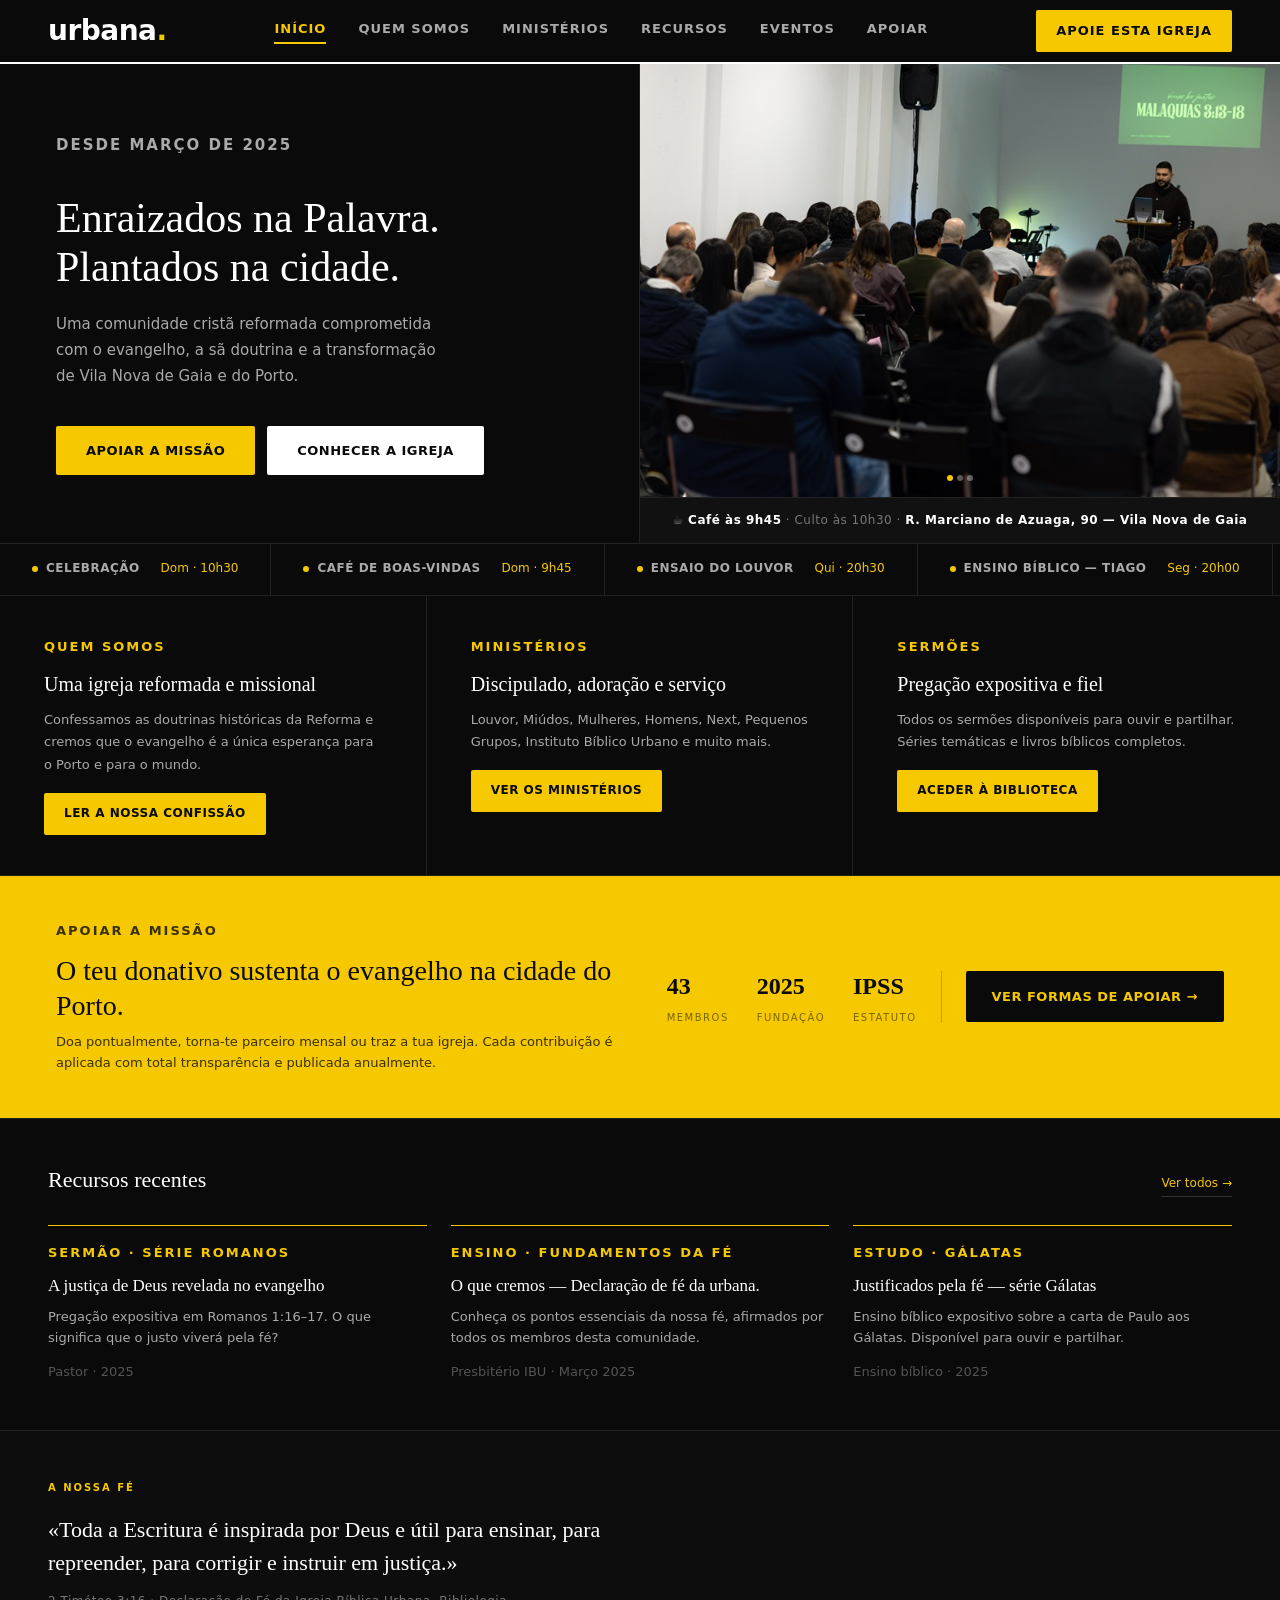
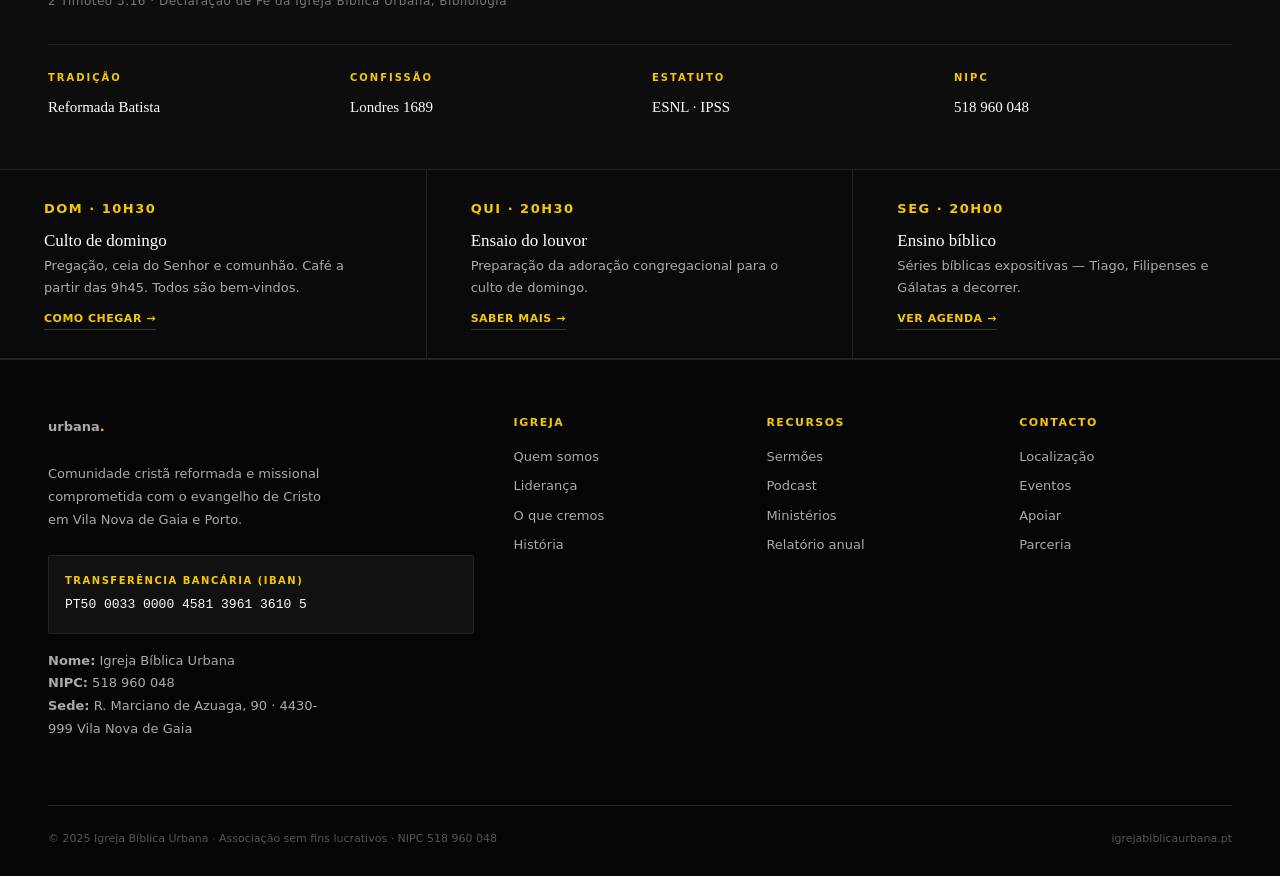
==== commit 885bea49: "feat(page): mover index.html para a raiz — Azure SWA serve de / Remove src/pages/index.html e substi" ====
--- a/index.html
+++ b/index.html
@@ -7,7 +7,7 @@
   <!-- SEO primário -->
   <title>Igreja Bíblica Urbana | urbana. — Porto, Vila Nova de Gaia</title>
   <meta name="description" content="A Igreja Bíblica Urbana (urbana.) é uma comunidade cristã reformada e missional em Vila Nova de Gaia, Porto. Cultos aos domingos às 10h30. Venha conhecer-nos.">
-  <meta name="keywords" content="Igreja Bíblica Urbana, urbana, igreja reformada Porto, igreja cristã Gaia, igreja evangélica Porto, comunidade cristã Porto, igreja batista Porto, culto domingo Porto">
+  <meta name="keywords" content="Igreja Bíblica Urbana, urbana, igreja reformada Porto, igreja cristã Gaia, igreja evangélica Porto, comunidade cristã Porto, culto domingo Porto">
   <meta name="author" content="Igreja Bíblica Urbana">
   <meta name="robots" content="index, follow">
   <link rel="canonical" href="https://igrejabiblicaurbana.pt/">
@@ -35,322 +35,205 @@
     "url": "https://igrejabiblicaurbana.pt",
     "description": "Comunidade cristã reformada e missional em Vila Nova de Gaia, Porto.",
     "foundingDate": "2025-03",
+    "taxID": "518960048",
     "address": {
       "@type": "PostalAddress",
       "streetAddress": "R. Marciano de Azuaga, 90",
       "postalCode": "4430-999",
       "addressLocality": "Vila Nova de Gaia",
+      "addressRegion": "Porto",
       "addressCountry": "PT"
     },
-    "taxID": "518960048",
     "openingHours": "Su 10:30-12:30",
-    "sameAs": []
+    "sameAs": [
+      "https://www.youtube.com/@IBUPorto",
+      "https://open.spotify.com/show/2LvjqEPmOFmng0mJpvSZbi"
+    ]
   }
   </script>
 
-  <link rel="stylesheet" href="style.css">
+  <link rel="stylesheet" href="src/css/components.css">
 </head>
-<body>
-
-<!-- =====================================================
-     NAVEGAÇÃO
-     ===================================================== -->
-<nav role="navigation" aria-label="Menu principal">
-  <a href="/" class="logo-wordmark" aria-label="Igreja Bíblica Urbana — Página inicial">urbana<span>.</span></a>
-
-  <div class="nav-links">
-    <a href="/" class="activo" aria-current="page">INÍCIO</a>
-    <a href="quem-somos.html">QUEM SOMOS</a>
-    <a href="ministerios.html">MINISTÉRIOS</a>
-    <a href="recursos.html">RECURSOS</a>
-    <a href="eventos.html">EVENTOS</a>
-    <a href="dar.html">APOIAR</a>
+<body data-page="inicio">
+<a href="#conteudo-principal" class="skip-link">Saltar para o conteúdo</a>
+
+<!-- Navegação injectada via JS -->
+<div id="nav-placeholder"></div>
+
+<main id="conteudo-principal">
+
+  <!-- HERO -->
+  <section class="hero" aria-label="Apresentação da Igreja Bíblica Urbana">
+    <div class="hero-left">
+      <p class="hero-eyebrow">Desde Março de 2025</p>
+      <h1>Enraizados na Palavra.<br>Plantados na cidade.</h1>
+      <p>Uma comunidade cristã reformada comprometida com o evangelho, a sã doutrina e a transformação de Vila Nova de Gaia e do Porto.</p>
+      <div class="hero-actions">
+        <a href="dar.html" class="btn-amarelo">Apoiar a missão</a>
+        <a href="quem-somos.html" class="btn-branco">Conhecer a igreja</a>
+      </div>
+    </div>
+
+    <div class="hero-right">
+      <div class="carousel" aria-label="Fotografias da comunidade" role="region">
+        <div class="carousel-placeholder" aria-hidden="true">
+          <span>Fotografias da comunidade</span>
+        </div>
+        <div class="carousel-dots" aria-hidden="true"></div>
+      </div>
+      <div class="hero-info">
+        <p>☕ <strong>Café às 9h45</strong> · Culto às 10h30 · <strong>R. Marciano de Azuaga, 90 — Vila Nova de Gaia</strong></p>
+      </div>
+    </div>
+  </section>
+
+  <!-- TICKER — AGENDA DO MÊS -->
+  <div class="ticker" aria-label="Próximos eventos" role="marquee">
+    <div class="ticker-track" id="ticker-track">
+      <div class="tick-item"><span class="tick-dot"></span><span class="tick-text">Celebração</span>&nbsp;<span class="tick-date">Dom · 10h30</span></div>
+      <div class="tick-item"><span class="tick-dot"></span><span class="tick-text">Café de boas-vindas</span>&nbsp;<span class="tick-date">Dom · 9h45</span></div>
+      <div class="tick-item"><span class="tick-dot"></span><span class="tick-text">Ensaio do Louvor</span>&nbsp;<span class="tick-date">Qui · 20h30</span></div>
+      <div class="tick-item"><span class="tick-dot"></span><span class="tick-text">Ensino Bíblico — Tiago</span>&nbsp;<span class="tick-date">Seg · 20h00</span></div>
+      <div class="tick-item"><span class="tick-dot"></span><span class="tick-text">Curso de Batismo</span>&nbsp;<span class="tick-date">Qua · 20h30</span></div>
+      <div class="tick-item"><span class="tick-dot"></span><span class="tick-text">Reunião de Mulheres</span>&nbsp;<span class="tick-date">Sáb · 15h00</span></div>
+      <div class="tick-item"><span class="tick-dot"></span><span class="tick-text">Ensino Bíblico — Filipenses</span>&nbsp;<span class="tick-date">Seg · 20h00</span></div>
+      <div class="tick-item"><span class="tick-dot"></span><span class="tick-text">Pequenos Grupos</span>&nbsp;<span class="tick-date">Diversas datas</span></div>
+      <!-- Duplicado para loop contínuo -->
+      <div class="tick-item"><span class="tick-dot"></span><span class="tick-text">Celebração</span>&nbsp;<span class="tick-date">Dom · 10h30</span></div>
+      <div class="tick-item"><span class="tick-dot"></span><span class="tick-text">Café de boas-vindas</span>&nbsp;<span class="tick-date">Dom · 9h45</span></div>
+      <div class="tick-item"><span class="tick-dot"></span><span class="tick-text">Ensaio do Louvor</span>&nbsp;<span class="tick-date">Qui · 20h30</span></div>
+      <div class="tick-item"><span class="tick-dot"></span><span class="tick-text">Ensino Bíblico — Tiago</span>&nbsp;<span class="tick-date">Seg · 20h00</span></div>
+      <div class="tick-item"><span class="tick-dot"></span><span class="tick-text">Curso de Batismo</span>&nbsp;<span class="tick-date">Qua · 20h30</span></div>
+      <div class="tick-item"><span class="tick-dot"></span><span class="tick-text">Reunião de Mulheres</span>&nbsp;<span class="tick-date">Sáb · 15h00</span></div>
+      <div class="tick-item"><span class="tick-dot"></span><span class="tick-text">Ensino Bíblico — Filipenses</span>&nbsp;<span class="tick-date">Seg · 20h00</span></div>
+      <div class="tick-item"><span class="tick-dot"></span><span class="tick-text">Pequenos Grupos</span>&nbsp;<span class="tick-date">Diversas datas</span></div>
+    </div>
   </div>
 
-  <a href="dar.html" class="nav-cta">Apoie esta Igreja</a>
-</nav>
-
-<!-- =====================================================
-     HERO
-     ===================================================== -->
-<main>
-<section class="hero" aria-label="Apresentação da Igreja Bíblica Urbana">
-  <div class="hero-left">
-    <p class="hero-eyebrow">Desde Março de 2025</p>
-    <h1>Enraizados na Palavra.<br>Plantados na cidade.</h1>
-    <p>Uma comunidade cristã reformada comprometida com o evangelho, a sã doutrina e a transformação de Vila Nova de Gaia e do Porto.</p>
-    <div class="hero-actions">
-      <a href="dar.html" class="btn-amarelo">Apoiar a missão</a>
-      <a href="quem-somos.html" class="btn-branco">Conhecer a igreja</a>
-    </div>
-  </div>
-
-  <div class="hero-right">
-    <div class="carousel" aria-label="Fotografias da comunidade" role="img">
-      <!-- Slides gerados por JS -->
-      <div class="carousel-placeholder">
-        <span>Fotografias da comunidade</span>
-      </div>
-      <div class="carousel-dots" aria-hidden="true"></div>
-    </div>
-    <div class="hero-info">
-      <p>☕ <strong>Café às 9h45</strong> · Culto às 10h30 · <strong>R. Marciano de Azuaga, 90 — Vila Nova de Gaia</strong></p>
-    </div>
-  </div>
-</section>
-
-<!-- =====================================================
-     TICKER — AGENDA DO MÊS
-     ===================================================== -->
-<div class="ticker" aria-label="Próximos eventos" role="marquee">
-  <div class="ticker-track" id="ticker-track">
-    <!-- Abril 2025 — eventos públicos (sem reuniões pastorais e pequenos grupos) -->
-    <div class="tick-item"><span class="tick-dot"></span><span class="tick-text">Celebração de Páscoa</span>&nbsp;<span class="tick-date">Sex 3 Abr</span>&nbsp;<span class="tick-hora">20h00</span></div>
-    <div class="tick-item"><span class="tick-dot"></span><span class="tick-text">Celebração</span>&nbsp;<span class="tick-date">Dom 5 Abr</span>&nbsp;<span class="tick-hora">10h30</span></div>
-    <div class="tick-item"><span class="tick-dot"></span><span class="tick-text">Ensaio do Louvor</span>&nbsp;<span class="tick-date">Qui 9 Abr</span>&nbsp;<span class="tick-hora">20h30</span></div>
-    <div class="tick-item"><span class="tick-dot"></span><span class="tick-text">Celebração</span>&nbsp;<span class="tick-date">Dom 12 Abr</span>&nbsp;<span class="tick-hora">10h30</span></div>
-    <div class="tick-item"><span class="tick-dot"></span><span class="tick-text">Ensino Bíblico — Tiago</span>&nbsp;<span class="tick-date">Seg 13 Abr</span>&nbsp;<span class="tick-hora">20h00</span></div>
-    <div class="tick-item"><span class="tick-dot"></span><span class="tick-text">Curso de Batismo</span>&nbsp;<span class="tick-date">Qua 15 Abr</span>&nbsp;<span class="tick-hora">20h30</span></div>
-    <div class="tick-item"><span class="tick-dot"></span><span class="tick-text">Ensaio do Louvor</span>&nbsp;<span class="tick-date">Qui 16 Abr</span>&nbsp;<span class="tick-hora">20h30</span></div>
-    <div class="tick-item"><span class="tick-dot"></span><span class="tick-text">Reunião de Mulheres</span>&nbsp;<span class="tick-date">Sáb 18 Abr</span>&nbsp;<span class="tick-hora">15h00</span></div>
-    <div class="tick-item"><span class="tick-dot"></span><span class="tick-text">Celebração</span>&nbsp;<span class="tick-date">Dom 19 Abr</span>&nbsp;<span class="tick-hora">10h30</span></div>
-    <div class="tick-item"><span class="tick-dot"></span><span class="tick-text">Ensino Bíblico — Filipenses</span>&nbsp;<span class="tick-date">Seg 20 Abr</span>&nbsp;<span class="tick-hora">20h00</span></div>
-    <div class="tick-item"><span class="tick-dot"></span><span class="tick-text">Curso de Batismo</span>&nbsp;<span class="tick-date">Qua 22 Abr</span>&nbsp;<span class="tick-hora">20h30</span></div>
-    <div class="tick-item"><span class="tick-dot"></span><span class="tick-text">Ensaio do Louvor</span>&nbsp;<span class="tick-date">Qui 23 Abr</span>&nbsp;<span class="tick-hora">20h30</span></div>
-    <div class="tick-item"><span class="tick-dot"></span><span class="tick-text">Celebração</span>&nbsp;<span class="tick-date">Dom 26 Abr</span>&nbsp;<span class="tick-hora">10h30</span></div>
-    <div class="tick-item"><span class="tick-dot"></span><span class="tick-text">Ensino Bíblico — Tiago</span>&nbsp;<span class="tick-date">Seg 27 Abr</span>&nbsp;<span class="tick-hora">20h00</span></div>
-    <div class="tick-item"><span class="tick-dot"></span><span class="tick-text">Reunião de Líderes</span>&nbsp;<span class="tick-date">Qua 29 Abr</span>&nbsp;<span class="tick-hora">20h00</span></div>
-    <div class="tick-item"><span class="tick-dot"></span><span class="tick-text">Ensaio do Louvor</span>&nbsp;<span class="tick-date">Qui 30 Abr</span>&nbsp;<span class="tick-hora">20h30</span></div>
-    <!-- duplicado para loop contínuo -->
-    <div class="tick-item"><span class="tick-dot"></span><span class="tick-text">Celebração de Páscoa</span>&nbsp;<span class="tick-date">Sex 3 Abr</span>&nbsp;<span class="tick-hora">20h00</span></div>
-    <div class="tick-item"><span class="tick-dot"></span><span class="tick-text">Celebração</span>&nbsp;<span class="tick-date">Dom 5 Abr</span>&nbsp;<span class="tick-hora">10h30</span></div>
-    <div class="tick-item"><span class="tick-dot"></span><span class="tick-text">Ensaio do Louvor</span>&nbsp;<span class="tick-date">Qui 9 Abr</span>&nbsp;<span class="tick-hora">20h30</span></div>
-    <div class="tick-item"><span class="tick-dot"></span><span class="tick-text">Celebração</span>&nbsp;<span class="tick-date">Dom 12 Abr</span>&nbsp;<span class="tick-hora">10h30</span></div>
-    <div class="tick-item"><span class="tick-dot"></span><span class="tick-text">Ensino Bíblico — Tiago</span>&nbsp;<span class="tick-date">Seg 13 Abr</span>&nbsp;<span class="tick-hora">20h00</span></div>
-    <div class="tick-item"><span class="tick-dot"></span><span class="tick-text">Curso de Batismo</span>&nbsp;<span class="tick-date">Qua 15 Abr</span>&nbsp;<span class="tick-hora">20h30</span></div>
-    <div class="tick-item"><span class="tick-dot"></span><span class="tick-text">Ensaio do Louvor</span>&nbsp;<span class="tick-date">Qui 16 Abr</span>&nbsp;<span class="tick-hora">20h30</span></div>
-    <div class="tick-item"><span class="tick-dot"></span><span class="tick-text">Reunião de Mulheres</span>&nbsp;<span class="tick-date">Sáb 18 Abr</span>&nbsp;<span class="tick-hora">15h00</span></div>
-    <div class="tick-item"><span class="tick-dot"></span><span class="tick-text">Celebração</span>&nbsp;<span class="tick-date">Dom 19 Abr</span>&nbsp;<span class="tick-hora">10h30</span></div>
-    <div class="tick-item"><span class="tick-dot"></span><span class="tick-text">Ensino Bíblico — Filipenses</span>&nbsp;<span class="tick-date">Seg 20 Abr</span>&nbsp;<span class="tick-hora">20h00</span></div>
-    <div class="tick-item"><span class="tick-dot"></span><span class="tick-text">Curso de Batismo</span>&nbsp;<span class="tick-date">Qua 22 Abr</span>&nbsp;<span class="tick-hora">20h30</span></div>
-    <div class="tick-item"><span class="tick-dot"></span><span class="tick-text">Ensaio do Louvor</span>&nbsp;<span class="tick-date">Qui 23 Abr</span>&nbsp;<span class="tick-hora">20h30</span></div>
-    <div class="tick-item"><span class="tick-dot"></span><span class="tick-text">Celebração</span>&nbsp;<span class="tick-date">Dom 26 Abr</span>&nbsp;<span class="tick-hora">10h30</span></div>
-    <div class="tick-item"><span class="tick-dot"></span><span class="tick-text">Ensino Bíblico — Tiago</span>&nbsp;<span class="tick-date">Seg 27 Abr</span>&nbsp;<span class="tick-hora">20h00</span></div>
-    <div class="tick-item"><span class="tick-dot"></span><span class="tick-text">Reunião de Líderes</span>&nbsp;<span class="tick-date">Qua 29 Abr</span>&nbsp;<span class="tick-hora">20h00</span></div>
-    <div class="tick-item"><span class="tick-dot"></span><span class="tick-text">Ensaio do Louvor</span>&nbsp;<span class="tick-date">Qui 30 Abr</span>&nbsp;<span class="tick-hora">20h30</span></div>
-  </div>
-</div>
-
-<!-- =====================================================
-     TRÊS COLUNAS
-     ===================================================== -->
-<section class="three-col" aria-label="O que somos">
-  <article class="col-block">
-    <p class="col-label">Quem somos</p>
-    <h2>Uma igreja reformada e missional</h2>
-    <p>Confessamos as doutrinas históricas da Reforma e cremos que o evangelho é a única esperança para o Porto e para o mundo.</p>
-    <a href="quem-somos.html" class="col-link">Ler a nossa confissão</a>
-  </article>
-  <article class="col-block">
-    <p class="col-label">Ministérios</p>
-    <h2>Discipulado, adoração e serviço</h2>
-    <p>Grupos de estudo bíblico, ministério de mulheres, jovens, crianças e apoio social integrado na vida da comunidade.</p>
-    <a href="ministerios.html" class="col-link">Ver os ministérios</a>
-  </article>
-  <article class="col-block">
-    <p class="col-label">Sermões</p>
-    <h2>Pregação expositiva e fiel</h2>
-    <p>Todos os sermões disponíveis para ouvir, ler e partilhar. Séries temáticas e livros bíblicos completos.</p>
-    <a href="recursos.html" class="col-link">Aceder à biblioteca</a>
-  </article>
-</section>
-
-<!-- =====================================================
-     BANNER DOAÇÃO
-     ===================================================== -->
-<section aria-label="Apoiar a missão">
-  <div class="give-banner">
-    <div class="banner-left">
-      <p class="banner-eyebrow">Apoiar a missão</p>
-      <h2>O teu donativo sustenta o evangelho na cidade do Porto.</h2>
-      <p>Doa pontualmente, torna-te parceiro mensal ou traz a tua igreja. Cada contribuição é aplicada com total transparência e publicada anualmente.</p>
-    </div>
-    <div class="banner-right">
-      <div class="banner-stats">
-        <div class="bstat"><span class="bstat-num">43</span><span class="bstat-label">Membros</span></div>
-        <div class="bstat"><span class="bstat-num">2025</span><span class="bstat-label">Fundação</span></div>
-        <div class="bstat"><span class="bstat-num">IPSS</span><span class="bstat-label">Estatuto</span></div>
-      </div>
-      <div class="banner-divider"></div>
-      <a href="dar.html" class="banner-btn">Ver formas de apoiar →</a>
-    </div>
-  </div>
-</section>
-
-<!-- =====================================================
-     RECURSOS
-     ===================================================== -->
-<section class="resources" aria-label="Recursos recentes">
-  <div class="res-header">
-    <h2>Recursos recentes</h2>
-    <a href="recursos.html" class="see-all">Ver todos →</a>
-  </div>
-  <div class="res-grid">
-    <article class="res-card">
-      <p class="res-tag">Sermão · Série Romanos</p>
-      <h3>A justiça de Deus revelada no evangelho</h3>
-      <p>Pregação expositiva em Romanos 1:16–17. O que significa que o justo viverá pela fé?</p>
-      <p class="res-meta">Pastor · Abril 2025</p>
-    </article>
-    <article class="res-card">
-      <p class="res-tag">Ensino · Fundamentos da Fé</p>
-      <h3>O que cremos — Declaração de fé da urbana.</h3>
-      <p>Conheça os pontos essenciais da nossa fé, afirmados por todos os membros desta comunidade.</p>
-      <p class="res-meta">Presbitério IBU · Março 2025</p>
-    </article>
-    <article class="res-card">
-      <p class="res-tag">Estudo · Gálatas</p>
-      <h3>Justificados pela fé — série Gálatas</h3>
-      <p>Ensino bíblico expositivo sobre a carta de Paulo aos Gálatas. Disponível para ouvir e partilhar.</p>
-      <p class="res-meta">Ensino bíblico · 2025</p>
-    </article>
-  </div>
-</section>
-
-<!-- =====================================================
-     SECÇÃO CONFESSIONAL
-     ===================================================== -->
-<section class="confessional" aria-label="A nossa fé">
-  <p class="conf-label">A nossa fé</p>
-  <blockquote class="conf-quote">«Toda a Escritura é inspirada por Deus e útil para ensinar, para repreender, para corrigir e instruir em justiça.»</blockquote>
-  <p class="conf-ref">2 Timóteo 3:16 · Declaração de Fé da Igreja Bíblica Urbana, Bibliologia</p>
-  <div class="conf-grid">
-    <div class="conf-item">
-      <p class="conf-item-label">Tradição</p>
-      <p class="conf-item-val">Reformada Batista</p>
-    </div>
-    <div class="conf-item">
-      <p class="conf-item-label">Confissão</p>
-      <p class="conf-item-val">Londres 1689</p>
-    </div>
-    <div class="conf-item">
-      <p class="conf-item-label">Estatuto</p>
-      <p class="conf-item-val">ESNL · IPSS</p>
-    </div>
-    <div class="conf-item">
-      <p class="conf-item-label">NIPC</p>
-      <p class="conf-item-val">518 960 048</p>
-    </div>
-  </div>
-</section>
-
-<!-- =====================================================
-     EVENTOS
-     ===================================================== -->
-<section class="events-strip" aria-label="Próximos eventos">
-  <article class="ev">
-    <p class="ev-date">Dom · Abr · 10h30</p>
-    <h3>Culto de domingo</h3>
-    <p>Pregação, ceia do Senhor e comunhão. Café a partir das 9h45. Todos são bem-vindos.</p>
-    <a href="eventos.html" class="ev-link">Como chegar →</a>
-  </article>
-  <article class="ev">
-    <p class="ev-date">Qui · Abr · 20h30</p>
-    <h3>Ensaio do louvor</h3>
-    <p>Preparação da adoração congregacional para o culto de domingo. Equipa de louvor.</p>
-    <a href="eventos.html" class="ev-link">Saber mais →</a>
-  </article>
-  <article class="ev">
-    <p class="ev-date">Seg · Abr · 20h00</p>
-    <h3>Ensino bíblico</h3>
-    <p>Séries bíblicas expositivas — Tiago, Filipenses e Gálatas a decorrer em Abril.</p>
-    <a href="eventos.html" class="ev-link">Ver agenda →</a>
-  </article>
-</section>
+  <!-- TRÊS COLUNAS -->
+  <section class="three-col" aria-label="O que somos">
+    <article class="col-block">
+      <p class="col-label">Quem somos</p>
+      <h2>Uma igreja reformada e missional</h2>
+      <p>Confessamos as doutrinas históricas da Reforma e cremos que o evangelho é a única esperança para o Porto e para o mundo.</p>
+      <a href="quem-somos.html" class="col-link">Ler a nossa confissão</a>
+    </article>
+    <article class="col-block">
+      <p class="col-label">Ministérios</p>
+      <h2>Discipulado, adoração e serviço</h2>
+      <p>Louvor, Miúdos, Mulheres, Homens, Next, Pequenos Grupos, Instituto Bíblico Urbano e muito mais.</p>
+      <a href="ministerios.html" class="col-link">Ver os ministérios</a>
+    </article>
+    <article class="col-block">
+      <p class="col-label">Sermões</p>
+      <h2>Pregação expositiva e fiel</h2>
+      <p>Todos os sermões disponíveis para ouvir e partilhar. Séries temáticas e livros bíblicos completos.</p>
+      <a href="recursos.html" class="col-link">Aceder à biblioteca</a>
+    </article>
+  </section>
+
+  <!-- BANNER DOAÇÃO -->
+  <section aria-label="Apoiar a missão">
+    <div class="give-banner">
+      <div class="banner-left">
+        <p class="banner-eyebrow">Apoiar a missão</p>
+        <h2>O teu donativo sustenta o evangelho na cidade do Porto.</h2>
+        <p>Doa pontualmente, torna-te parceiro mensal ou traz a tua igreja. Cada contribuição é aplicada com total transparência e publicada anualmente.</p>
+      </div>
+      <div class="banner-right">
+        <div class="banner-stats">
+          <div class="bstat"><span class="bstat-num">43</span><span class="bstat-label">Membros</span></div>
+          <div class="bstat"><span class="bstat-num">2025</span><span class="bstat-label">Fundação</span></div>
+          <div class="bstat"><span class="bstat-num">IPSS</span><span class="bstat-label">Estatuto</span></div>
+        </div>
+        <div class="banner-divider"></div>
+        <a href="dar.html" class="banner-btn">Ver formas de apoiar →</a>
+      </div>
+    </div>
+  </section>
+
+  <!-- RECURSOS RECENTES -->
+  <section class="resources" aria-label="Recursos recentes">
+    <div class="res-header">
+      <h2>Recursos recentes</h2>
+      <a href="recursos.html" class="see-all">Ver todos →</a>
+    </div>
+    <div class="res-grid">
+      <article class="res-card">
+        <p class="res-tag">Sermão · Série Romanos</p>
+        <h3>A justiça de Deus revelada no evangelho</h3>
+        <p>Pregação expositiva em Romanos 1:16–17. O que significa que o justo viverá pela fé?</p>
+        <p class="res-meta">Pastor · 2025</p>
+      </article>
+      <article class="res-card">
+        <p class="res-tag">Ensino · Fundamentos da Fé</p>
+        <h3>O que cremos — Declaração de fé da urbana.</h3>
+        <p>Conheça os pontos essenciais da nossa fé, afirmados por todos os membros desta comunidade.</p>
+        <p class="res-meta">Presbitério IBU · Março 2025</p>
+      </article>
+      <article class="res-card">
+        <p class="res-tag">Estudo · Gálatas</p>
+        <h3>Justificados pela fé — série Gálatas</h3>
+        <p>Ensino bíblico expositivo sobre a carta de Paulo aos Gálatas. Disponível para ouvir e partilhar.</p>
+        <p class="res-meta">Ensino bíblico · 2025</p>
+      </article>
+    </div>
+  </section>
+
+  <!-- SECÇÃO CONFESSIONAL -->
+  <section class="confessional" aria-label="A nossa fé">
+    <p class="conf-label">A nossa fé</p>
+    <blockquote class="conf-quote">
+      «Toda a Escritura é inspirada por Deus e útil para ensinar, para repreender, para corrigir e instruir em justiça.»
+    </blockquote>
+    <p class="conf-ref">2 Timóteo 3:16 · Declaração de Fé da Igreja Bíblica Urbana, Bibliologia</p>
+    <div class="conf-grid">
+      <div class="conf-item">
+        <p class="conf-item-label">Tradição</p>
+        <p class="conf-item-val">Reformada Batista</p>
+      </div>
+      <div class="conf-item">
+        <p class="conf-item-label">Confissão</p>
+        <p class="conf-item-val">Londres 1689</p>
+      </div>
+      <div class="conf-item">
+        <p class="conf-item-label">Estatuto</p>
+        <p class="conf-item-val">ESNL · IPSS</p>
+      </div>
+      <div class="conf-item">
+        <p class="conf-item-label">NIPC</p>
+        <p class="conf-item-val">518 960 048</p>
+      </div>
+    </div>
+  </section>
+
+  <!-- EVENTOS PRÓXIMOS -->
+  <section class="events-strip" aria-label="Próximos eventos">
+    <article class="ev">
+      <p class="ev-date">Dom · 10h30</p>
+      <h3>Culto de domingo</h3>
+      <p>Pregação, ceia do Senhor e comunhão. Café a partir das 9h45. Todos são bem-vindos.</p>
+      <a href="eventos.html" class="ev-link">Como chegar →</a>
+    </article>
+    <article class="ev">
+      <p class="ev-date">Qui · 20h30</p>
+      <h3>Ensaio do louvor</h3>
+      <p>Preparação da adoração congregacional para o culto de domingo.</p>
+      <a href="eventos.html" class="ev-link">Saber mais →</a>
+    </article>
+    <article class="ev">
+      <p class="ev-date">Seg · 20h00</p>
+      <h3>Ensino bíblico</h3>
+      <p>Séries bíblicas expositivas — Tiago, Filipenses e Gálatas a decorrer.</p>
+      <a href="eventos.html" class="ev-link">Ver agenda →</a>
+    </article>
+  </section>
+
 </main>
 
-<!-- =====================================================
-     RODAPÉ
-     ===================================================== -->
-<footer role="contentinfo">
-  <div class="footer-grid">
-    <div class="fbrand">
-      <p class="fbrand-name">urbana<span>.</span></p>
-      <p>Comunidade cristã reformada e missional comprometida com o evangelho de Cristo em Vila Nova de Gaia e Porto.</p>
-      <div class="iban-box">
-        <p class="iban-label">Transferência bancária</p>
-        <p class="iban-val">IBAN a disponibilizar brevemente</p>
-      </div>
-      <p class="nipc-box"><strong>Nome:</strong> Igreja Bíblica Urbana<br><strong>NIPC:</strong> 518 960 048<br><strong>Sede:</strong> R. Marciano de Azuaga, 90 — 4430-999 Vila Nova de Gaia</p>
-    </div>
-    <nav class="fcol" aria-label="Igreja">
-      <h4>Igreja</h4>
-      <a href="quem-somos.html">Quem somos</a>
-      <a href="quem-somos.html#lideranca">Liderança</a>
-      <a href="quem-somos.html#fe">O que cremos</a>
-      <a href="quem-somos.html#historia">História</a>
-    </nav>
-    <nav class="fcol" aria-label="Recursos">
-      <h4>Recursos</h4>
-      <a href="recursos.html">Sermões</a>
-      <a href="recursos.html#artigos">Artigos</a>
-      <a href="ministerios.html">Ministérios</a>
-      <a href="recursos.html#relatorio">Relatório anual</a>
-    </nav>
-    <nav class="fcol" aria-label="Contacto">
-      <h4>Contacto</h4>
-      <a href="eventos.html">Localização</a>
-      <a href="eventos.html">Eventos</a>
-      <a href="dar.html">Apoiar</a>
-      <a href="dar.html#parceria">Parceria</a>
-    </nav>
-  </div>
-  <div class="footer-bottom">
-    <span>© 2025 Igreja Bíblica Urbana · Associação sem fins lucrativos · NIPC 518 960 048</span>
-    <span>igrejabiblicaurbana.pt</span>
-  </div>
-</footer>
-
-<script>
-// Carrossel — suporta imagens quando adicionadas
-(function() {
-  const imagens = []; // adicionar: 'imagens/banner-01.jpg', etc.
-  const carousel = document.querySelector('.carousel');
-  if (!carousel || imagens.length === 0) return;
-
-  const placeholder = carousel.querySelector('.carousel-placeholder');
-  if (placeholder) placeholder.remove();
-
-  const dotsEl = carousel.querySelector('.carousel-dots');
-  let atual = 0;
-
-  imagens.forEach((src, i) => {
-    const slide = document.createElement('div');
-    slide.className = 'carousel-slide' + (i === 0 ? ' activo' : '');
-    slide.style.backgroundImage = 'url(' + src + ')';
-    carousel.insertBefore(slide, dotsEl);
-
-    const dot = document.createElement('button');
-    dot.className = 'carousel-dot' + (i === 0 ? ' activo' : '');
-    dot.setAttribute('aria-label', 'Imagem ' + (i+1));
-    dot.addEventListener('click', () => ir(i));
-    dotsEl.appendChild(dot);
-  });
-
-  const slides = carousel.querySelectorAll('.carousel-slide');
-  const dots = carousel.querySelectorAll('.carousel-dot');
-
-  function ir(n) {
-    slides[atual].classList.remove('activo');
-    dots[atual].classList.remove('activo');
-    atual = (n + imagens.length) % imagens.length;
-    slides[atual].classList.add('activo');
-    dots[atual].classList.add('activo');
-  }
-
-  setInterval(() => ir(atual + 1), 4500);
-})();
-</script>
-
+<!-- Rodapé injectado via JS -->
+<div id="footer-placeholder"></div>
+
+<script src="src/js/main.js"></script>
 </body>
-</html>+</html>
--- a/src/css/components.css
+++ b/src/css/components.css
@@ -0,0 +1,773 @@
+/* ============================================================
+   COMPONENTS — Todos os componentes visuais da urbana.
+   Igreja Bíblica Urbana · igrejabiblicaurbana.pt
+   ============================================================ */
+@import './base.css';
+
+/* ============================================================
+   NAVEGAÇÃO
+   ============================================================ */
+.nav {
+  display: flex;
+  align-items: center;
+  justify-content: space-between;
+  padding: var(--s-5) var(--s-12);
+  border-bottom: var(--borda-forte);
+  position: sticky;
+  top: 0;
+  background: var(--preto);
+  z-index: 100;
+  height: var(--nav-h);
+}
+
+.nav-logo {
+  font-family: var(--sans);
+  font-size: var(--f-28);
+  font-weight: 700;
+  color: var(--branco);
+  letter-spacing: -0.5px;
+  line-height: 1;
+  flex-shrink: 0;
+}
+.nav-logo-ponto { color: var(--amarelo); }
+
+.nav-links {
+  display: flex;
+  gap: var(--s-8);
+  align-items: center;
+}
+
+.nav-links a {
+  font-family: var(--sans);
+  font-size: var(--f-13);
+  font-weight: 700;
+  text-transform: uppercase;
+  letter-spacing: 1px;
+  color: var(--cinza-200);
+  padding-bottom: 3px;
+  border-bottom: 2px solid transparent;
+  transition: color var(--t), border-color var(--t);
+}
+.nav-links a:hover { color: var(--branco); }
+.nav-links a[aria-current="page"] {
+  color: var(--amarelo);
+  border-bottom-color: var(--amarelo);
+}
+
+.nav-cta {
+  background: var(--amarelo);
+  color: var(--preto);
+  font-family: var(--sans);
+  font-size: var(--f-13);
+  font-weight: 700;
+  text-transform: uppercase;
+  letter-spacing: 1px;
+  padding: var(--s-2) var(--s-5) var(--s-2) var(--s-5);
+  line-height: 2;
+  border-radius: var(--raio);
+  transition: background var(--t), transform var(--t);
+  white-space: nowrap;
+}
+.nav-cta:hover { background: var(--amarelo-hover); transform: translateY(-1px); }
+
+/* Menu hambúrguer (móvel) */
+.nav-toggle {
+  display: none;
+  flex-direction: column;
+  gap: 5px;
+  padding: var(--s-2);
+  cursor: pointer;
+}
+.nav-toggle span {
+  display: block;
+  width: 22px;
+  height: 2px;
+  background: var(--branco);
+  transition: transform var(--t), opacity var(--t);
+}
+.nav-toggle[aria-expanded="true"] span:nth-child(1) { transform: translateY(7px) rotate(45deg); }
+.nav-toggle[aria-expanded="true"] span:nth-child(2) { opacity: 0; }
+.nav-toggle[aria-expanded="true"] span:nth-child(3) { transform: translateY(-7px) rotate(-45deg); }
+
+/* ============================================================
+   HERO
+   ============================================================ */
+.hero {
+  display: grid;
+  grid-template-columns: 1fr 1fr;
+  min-height: 480px;
+  border-bottom: var(--borda);
+}
+
+.hero-left {
+  padding: var(--s-16) var(--s-14);
+  display: flex;
+  flex-direction: column;
+  justify-content: center;
+  border-right: var(--borda);
+}
+
+.hero-eyebrow {
+  font-size: var(--f-11);
+  letter-spacing: 2px;
+  text-transform: uppercase;
+  color: var(--amarelo);
+  margin-bottom: var(--s-5);
+  font-weight: 700;
+  font-family: var(--sans);
+}
+
+.hero-left h1 {
+  font-size: clamp(1.875rem, 4vw, var(--f-42));
+  font-weight: normal;
+  line-height: 1.15;
+  margin-bottom: var(--s-5);
+  color: var(--branco);
+}
+
+.hero-left > p {
+  font-size: var(--f-15);
+  color: var(--cinza-200);
+  line-height: 1.75;
+  max-width: 400px;
+  margin-bottom: var(--s-9, 2.25rem);
+}
+
+.hero-actions {
+  display: flex;
+  gap: var(--s-3);
+  align-items: center;
+  flex-wrap: wrap;
+}
+
+/* Painel direito do hero */
+.hero-right {
+  background: var(--cinza-800);
+  position: relative;
+  overflow: hidden;
+  min-height: 360px;
+  display: flex;
+  flex-direction: column;
+}
+
+/* Info culto (barra abaixo do carrossel) */
+.hero-info {
+  background: var(--cinza-800);
+  border-top: var(--borda);
+  padding: var(--s-3) var(--s-5);
+  text-align: center;
+  margin-top: auto;
+}
+.hero-info p {
+  font-size: var(--f-12);
+  color: var(--cinza-300);
+  letter-spacing: 0.5px;
+}
+.hero-info strong { color: var(--branco); }
+
+/* ============================================================
+   CARROSSEL
+   ============================================================ */
+.carousel {
+  flex: 1;
+  min-height: 320px;
+  position: relative;
+  overflow: hidden;
+}
+
+.carousel-slide {
+  position: absolute;
+  inset: 0;
+  opacity: 0;
+  transition: opacity 0.8s ease;
+  background-size: cover;
+  background-position: center;
+}
+.carousel-slide.activo { opacity: 1; }
+
+.carousel-placeholder {
+  width: 100%;
+  height: 100%;
+  min-height: 320px;
+  background: var(--cinza-700);
+  display: flex;
+  align-items: center;
+  justify-content: center;
+  border: var(--borda);
+}
+.carousel-placeholder span {
+  font-size: var(--f-12);
+  color: var(--cinza-400);
+  letter-spacing: 1px;
+  text-transform: uppercase;
+  font-family: var(--sans);
+}
+
+.carousel-dots {
+  position: absolute;
+  bottom: var(--s-4);
+  left: 50%;
+  transform: translateX(-50%);
+  display: flex;
+  gap: var(--s-1);
+  z-index: 2;
+}
+.carousel-dot {
+  width: 6px;
+  height: 6px;
+  border-radius: 50%;
+  background: rgba(255,255,255,0.35);
+  cursor: pointer;
+  transition: background var(--t);
+  border: none;
+  padding: 0;
+}
+.carousel-dot.activo { background: var(--amarelo); }
+
+/* ============================================================
+   BOTÕES
+   ============================================================ */
+.btn-amarelo {
+  display: inline-block;
+  background: var(--amarelo);
+  color: var(--preto);
+  padding: 12px var(--s-7);
+  border-radius: var(--raio);
+  border: 2px solid var(--amarelo);
+  font-family: var(--sans);
+  font-size: var(--f-13);
+  font-weight: 700;
+  text-transform: uppercase;
+  letter-spacing: 0.5px;
+  cursor: pointer;
+  transition: background var(--t), border-color var(--t), transform var(--t);
+  text-decoration: none;
+}
+.btn-amarelo:hover {
+  background: var(--amarelo-hover);
+  border-color: var(--amarelo-hover);
+  transform: translateY(-1px);
+}
+
+.btn-branco {
+  display: inline-block;
+  background: var(--branco);
+  color: var(--preto);
+  padding: 12px var(--s-7);
+  border-radius: var(--raio);
+  border: 2px solid var(--branco);
+  font-family: var(--sans);
+  font-size: var(--f-13);
+  font-weight: 700;
+  text-transform: uppercase;
+  letter-spacing: 0.5px;
+  cursor: pointer;
+  transition: background var(--t), color var(--t), transform var(--t);
+  text-decoration: none;
+}
+.btn-branco:hover {
+  background: transparent;
+  color: var(--branco);
+  transform: translateY(-1px);
+}
+
+.btn-contorno {
+  display: inline-block;
+  background: transparent;
+  color: var(--amarelo);
+  padding: 11px var(--s-7);
+  border-radius: var(--raio);
+  border: 2px solid var(--amarelo);
+  font-family: var(--sans);
+  font-size: var(--f-13);
+  font-weight: 700;
+  text-transform: uppercase;
+  letter-spacing: 0.5px;
+  cursor: pointer;
+  transition: background var(--t), color var(--t), transform var(--t);
+  text-decoration: none;
+}
+.btn-contorno:hover {
+  background: var(--amarelo);
+  color: var(--preto);
+  transform: translateY(-1px);
+}
+
+/* ============================================================
+   TICKER / AGENDA
+   ============================================================ */
+.ticker {
+  border-bottom: var(--borda);
+  overflow: hidden;
+  position: relative;
+  background: var(--preto);
+}
+.ticker-track {
+  display: flex;
+  animation: ticker-scroll 44s linear infinite;
+  width: max-content;
+}
+.ticker-track:hover { animation-play-state: paused; }
+
+@keyframes ticker-scroll {
+  0%   { transform: translateX(0); }
+  100% { transform: translateX(-50%); }
+}
+
+.tick-item {
+  display: flex;
+  align-items: center;
+  gap: var(--s-2);
+  white-space: nowrap;
+  padding: 13px var(--s-8);
+  border-right: var(--borda);
+  cursor: default;
+}
+.tick-item:hover { background: var(--cinza-800); }
+.tick-dot {
+  width: 6px; height: 6px;
+  border-radius: 50%;
+  background: var(--amarelo);
+  flex-shrink: 0;
+}
+.tick-text { font-size: var(--f-12); color: var(--cinza-200); font-weight: 700; text-transform: uppercase; letter-spacing: 0.5px; font-family: var(--sans); }
+.tick-date { font-size: var(--f-12); color: var(--amarelo); font-family: var(--sans); }
+.tick-hora { font-size: var(--f-11); color: var(--cinza-300); font-family: var(--sans); }
+
+/* ============================================================
+   TRÊS COLUNAS
+   ============================================================ */
+.three-col {
+  display: grid;
+  grid-template-columns: repeat(3, 1fr);
+  border-bottom: var(--borda);
+}
+.col-block {
+  padding: var(--s-10) var(--s-11);
+  border-right: var(--borda);
+}
+.col-block:last-child { border-right: none; }
+.col-label {
+  font-size: var(--f-10);
+  letter-spacing: 2px;
+  text-transform: uppercase;
+  color: var(--amarelo);
+  margin-bottom: var(--s-3);
+  font-weight: 700;
+  font-family: var(--sans);
+}
+.col-block h2 { font-size: var(--f-20); line-height: 1.3; margin-bottom: var(--s-3); }
+.col-block p { font-size: var(--f-13); line-height: 1.75; }
+.col-link {
+  display: inline-block;
+  margin-top: var(--s-4);
+  font-size: var(--f-12);
+  font-weight: 700;
+  text-transform: uppercase;
+  letter-spacing: 0.5px;
+  color: var(--preto);
+  background: var(--amarelo);
+  padding: 9px 18px;
+  border-radius: var(--raio);
+  border: 2px solid var(--amarelo);
+  transition: background var(--t), color var(--t), transform var(--t);
+  font-family: var(--sans);
+}
+.col-link:hover { background: var(--amarelo-hover); border-color: var(--amarelo-hover); transform: translateY(-1px); }
+
+/* ============================================================
+   BANNER DOAÇÃO
+   ============================================================ */
+.give-banner {
+  display: grid;
+  grid-template-columns: 1fr auto;
+  align-items: center;
+  gap: var(--s-10);
+  padding: var(--s-11) var(--s-14);
+  background: var(--amarelo);
+  border-bottom: var(--borda);
+}
+.banner-eyebrow {
+  font-size: var(--f-10);
+  letter-spacing: 2px;
+  text-transform: uppercase;
+  color: var(--amarelo-dark);
+  margin-bottom: var(--s-3);
+  font-weight: 700;
+  font-family: var(--sans);
+}
+.banner-left h2 { font-size: var(--f-28); color: var(--preto); line-height: 1.25; margin-bottom: var(--s-2); }
+.banner-left p { font-size: var(--f-13); color: #3a3000; line-height: 1.65; max-width: 560px; }
+.banner-right { display: flex; align-items: center; gap: var(--s-6); flex-shrink: 0; }
+.banner-stats { display: flex; gap: var(--s-7); }
+.bstat-num { font-family: var(--serif); font-size: var(--f-24); color: var(--preto); display: block; font-weight: 700; }
+.bstat-label { font-size: var(--f-10); letter-spacing: 1.5px; text-transform: uppercase; color: var(--amarelo-dark); display: block; margin-top: 3px; font-family: var(--sans); }
+.banner-divider { width: 1px; height: 52px; background: rgba(0,0,0,0.2); }
+.banner-btn {
+  display: inline-block;
+  background: var(--preto);
+  color: var(--amarelo);
+  padding: 13px var(--s-6);
+  border-radius: var(--raio);
+  font-family: var(--sans);
+  font-size: var(--f-13);
+  font-weight: 700;
+  text-transform: uppercase;
+  letter-spacing: 0.5px;
+  white-space: nowrap;
+  border: 2px solid var(--preto);
+  transition: background var(--t), transform var(--t);
+}
+.banner-btn:hover { background: #222; transform: translateY(-1px); }
+
+/* ============================================================
+   RECURSOS (grid de cards)
+   ============================================================ */
+.resources { padding: var(--s-12); border-bottom: var(--borda); }
+.res-header { display: flex; align-items: baseline; justify-content: space-between; margin-bottom: var(--s-7); }
+.res-header h2 { font-size: var(--f-22); }
+.see-all { font-size: var(--f-12); color: var(--amarelo); border-bottom: 1px solid var(--cinza-500); padding-bottom: 2px; transition: color var(--t); font-family: var(--sans); }
+.see-all:hover { color: var(--branco); }
+.res-grid { display: grid; grid-template-columns: repeat(3, 1fr); gap: var(--s-6); }
+.res-card { border-top: 1.5px solid var(--amarelo); padding-top: var(--s-4); }
+.res-tag { font-size: var(--f-10); letter-spacing: 2px; text-transform: uppercase; color: var(--amarelo); margin-bottom: var(--s-3); font-weight: 700; font-family: var(--sans); }
+.res-card h3 { font-size: var(--f-17); line-height: 1.35; margin-bottom: var(--s-2); }
+.res-card p { font-size: var(--f-13); line-height: 1.65; }
+.res-meta { font-size: var(--f-11); color: var(--cinza-400); margin-top: var(--s-3); font-family: var(--sans); }
+
+/* ============================================================
+   SECÇÃO CONFESSIONAL
+   ============================================================ */
+.confessional { padding: var(--s-12); background: var(--cinza-900); border-bottom: var(--borda); }
+.conf-label { font-size: var(--f-10); letter-spacing: 2px; text-transform: uppercase; color: var(--amarelo); margin-bottom: var(--s-4); font-weight: 700; font-family: var(--sans); }
+.conf-quote { font-family: var(--serif); font-size: var(--f-22); font-weight: normal; line-height: 1.5; max-width: 640px; margin-bottom: var(--s-3); color: var(--branco); }
+.conf-ref { font-size: var(--f-12); color: var(--cinza-300); letter-spacing: 0.5px; font-family: var(--sans); }
+.conf-grid { display: grid; grid-template-columns: repeat(4, 1fr); margin-top: var(--s-8); border-top: var(--borda); padding-top: var(--s-6); gap: var(--s-6); }
+.conf-item-label { font-size: var(--f-10); letter-spacing: 2px; text-transform: uppercase; color: var(--amarelo); margin-bottom: var(--s-2); font-weight: 700; font-family: var(--sans); }
+.conf-item-val { font-family: var(--serif); font-size: var(--f-15); color: var(--branco); }
+
+/* ============================================================
+   EVENTOS (strip de 3)
+   ============================================================ */
+.events-strip { display: grid; grid-template-columns: repeat(3, 1fr); border-bottom: var(--borda); }
+.ev { padding: var(--s-7) var(--s-11); border-right: var(--borda); }
+.ev:last-child { border-right: none; }
+.ev-date { font-size: var(--f-11); letter-spacing: 1.5px; text-transform: uppercase; color: var(--amarelo); margin-bottom: var(--s-3); font-weight: 700; font-family: var(--sans); }
+.ev h3 { font-size: var(--f-17); margin-bottom: var(--s-1); }
+.ev p { font-size: var(--f-13); line-height: 1.65; }
+.ev-link { font-size: var(--f-11); font-weight: 700; text-transform: uppercase; letter-spacing: 0.5px; color: var(--amarelo); border-bottom: 1px solid var(--cinza-500); padding-bottom: 1px; display: inline-block; margin-top: var(--s-3); transition: color var(--t), border-color var(--t); font-family: var(--sans); }
+.ev-link:hover { color: var(--branco); border-color: var(--branco); }
+
+/* ============================================================
+   HERO DE PÁGINA INTERIOR
+   ============================================================ */
+.page-hero {
+  padding: var(--s-16) var(--s-14) var(--s-12);
+  border-bottom: var(--borda);
+  max-width: var(--largura-max);
+}
+.page-hero .eyebrow { display: block; margin-bottom: var(--s-4); }
+.page-hero h1 { font-size: clamp(2rem, 5vw, 3.5rem); margin-bottom: var(--s-5); }
+.page-hero .lead { font-size: var(--f-17); color: var(--cinza-200); max-width: 600px; line-height: 1.75; }
+
+/* ============================================================
+   MINISTÉRIOS
+   ============================================================ */
+.ministerios-intro { padding: var(--s-12) var(--s-14); border-bottom: var(--borda); }
+.ministerios-intro p { font-size: var(--f-17); color: var(--cinza-200); max-width: 680px; line-height: 1.75; }
+
+.ministerios-grid {
+  display: grid;
+  grid-template-columns: repeat(3, 1fr);
+  border-bottom: var(--borda);
+}
+.min-card {
+  padding: var(--s-10) var(--s-11);
+  border-right: var(--borda);
+  border-bottom: var(--borda);
+}
+.min-card:nth-child(3n) { border-right: none; }
+
+.min-icon {
+  font-size: var(--f-28);
+  margin-bottom: var(--s-4);
+  line-height: 1;
+}
+.min-label { font-size: var(--f-10); letter-spacing: 2px; text-transform: uppercase; color: var(--amarelo); margin-bottom: var(--s-3); font-weight: 700; font-family: var(--sans); }
+.min-card h3 { font-size: var(--f-20); margin-bottom: var(--s-3); }
+.min-card p { font-size: var(--f-13); line-height: 1.75; }
+
+/* ============================================================
+   RECURSOS — YouTube e Spotify
+   ============================================================ */
+.recursos-section { padding: var(--s-12) var(--s-14); border-bottom: var(--borda); }
+.recursos-section h2 { font-size: var(--f-22); margin-bottom: var(--s-2); }
+.recursos-section > p { font-size: var(--f-13); color: var(--cinza-200); margin-bottom: var(--s-8); }
+
+.yt-grid {
+  display: grid;
+  grid-template-columns: 2fr 1fr;
+  gap: var(--s-6);
+  margin-bottom: var(--s-8);
+}
+.yt-featured iframe,
+.yt-card iframe {
+  width: 100%;
+  border: none;
+  border-radius: var(--raio);
+  display: block;
+}
+.yt-featured iframe { aspect-ratio: 16/9; }
+.yt-sidebar { display: flex; flex-direction: column; gap: var(--s-4); }
+.yt-card { background: var(--cinza-800); border: var(--borda); overflow: hidden; border-radius: var(--raio); }
+.yt-card iframe { aspect-ratio: 16/9; }
+.yt-card-info { padding: var(--s-3) var(--s-4); }
+.yt-card-info p { font-size: var(--f-12); color: var(--cinza-200); font-family: var(--sans); }
+
+.canal-link {
+  display: inline-flex;
+  align-items: center;
+  gap: var(--s-2);
+  font-size: var(--f-13);
+  font-weight: 700;
+  color: var(--amarelo);
+  border-bottom: 1px solid var(--cinza-500);
+  padding-bottom: 2px;
+  transition: color var(--t);
+  font-family: var(--sans);
+}
+.canal-link:hover { color: var(--branco); }
+
+.podcast-embed {
+  background: var(--cinza-900);
+  border: var(--borda);
+  border-radius: var(--raio);
+  overflow: hidden;
+}
+.podcast-embed iframe { width: 100%; border: none; display: block; }
+
+/* ============================================================
+   LISTA DE SERMÕES
+   ============================================================ */
+.sermoes-list { display: flex; flex-direction: column; }
+.sermao-item {
+  display: grid;
+  grid-template-columns: auto 1fr auto;
+  align-items: center;
+  gap: var(--s-6);
+  padding: var(--s-5) var(--s-14);
+  border-bottom: var(--borda);
+  transition: background var(--t);
+}
+.sermao-item:hover { background: var(--cinza-900); }
+.sermao-num { font-family: var(--mono); font-size: var(--f-12); color: var(--cinza-400); min-width: 2ch; }
+.sermao-info h3 { font-size: var(--f-15); margin-bottom: var(--s-1); font-family: var(--sans); font-weight: 600; color: var(--branco); }
+.sermao-info p { font-size: var(--f-12); color: var(--cinza-300); font-family: var(--sans); }
+.sermao-tag { font-size: var(--f-10); letter-spacing: 1.5px; text-transform: uppercase; color: var(--amarelo); font-weight: 700; white-space: nowrap; font-family: var(--sans); }
+
+/* ============================================================
+   EVENTOS — página completa
+   ============================================================ */
+.eventos-mes {
+  padding: var(--s-8) var(--s-14);
+  border-bottom: var(--borda);
+}
+.eventos-mes h2 { font-size: var(--f-17); margin-bottom: var(--s-6); font-family: var(--sans); font-weight: 700; letter-spacing: 1px; text-transform: uppercase; color: var(--cinza-200); }
+.evento-card {
+  display: grid;
+  grid-template-columns: 72px 1fr;
+  gap: var(--s-5);
+  padding: var(--s-5) 0;
+  border-bottom: var(--borda);
+  align-items: start;
+}
+.evento-card:last-child { border-bottom: none; }
+.evento-data { text-align: center; background: var(--cinza-800); padding: var(--s-3); border-radius: var(--raio); border: var(--borda); }
+.evento-dia { font-family: var(--serif); font-size: var(--f-28); color: var(--amarelo); line-height: 1; display: block; }
+.evento-mes { font-size: var(--f-10); text-transform: uppercase; letter-spacing: 1px; color: var(--cinza-300); font-family: var(--sans); font-weight: 700; }
+.evento-body h3 { font-size: var(--f-17); margin-bottom: var(--s-1); font-family: var(--sans); font-weight: 600; color: var(--branco); }
+.evento-body p { font-size: var(--f-13); color: var(--cinza-200); line-height: 1.6; }
+.evento-hora { font-size: var(--f-12); color: var(--amarelo); font-weight: 700; font-family: var(--sans); margin-bottom: var(--s-1); }
+
+/* ============================================================
+   DAR / APOIAR
+   ============================================================ */
+.dar-hero { padding: var(--s-16) var(--s-14) var(--s-12); border-bottom: var(--borda); }
+.dar-hero h1 { font-size: clamp(2rem, 5vw, 3.5rem); margin-bottom: var(--s-5); }
+.dar-hero .lead { font-size: var(--f-17); color: var(--cinza-200); max-width: 560px; line-height: 1.75; }
+
+.dar-grid {
+  display: grid;
+  grid-template-columns: repeat(2, 1fr);
+  border-bottom: var(--borda);
+}
+.dar-bloco {
+  padding: var(--s-12) var(--s-14);
+  border-right: var(--borda);
+}
+.dar-bloco:last-child { border-right: none; }
+.dar-bloco h2 { font-size: var(--f-22); margin-bottom: var(--s-4); }
+.dar-bloco p { font-size: var(--f-13); color: var(--cinza-200); line-height: 1.75; margin-bottom: var(--s-5); }
+
+.iban-card {
+  background: var(--cinza-800);
+  border: var(--borda);
+  border-radius: var(--raio);
+  padding: var(--s-5);
+  margin-bottom: var(--s-4);
+}
+.iban-card-label { font-size: var(--f-10); letter-spacing: 2px; text-transform: uppercase; color: var(--amarelo); margin-bottom: var(--s-2); font-weight: 700; font-family: var(--sans); }
+.iban-card-val { font-family: var(--mono); font-size: var(--f-17); color: var(--branco); letter-spacing: 1px; word-break: break-all; }
+.iban-card-sub { font-size: var(--f-12); color: var(--cinza-300); margin-top: var(--s-2); font-family: var(--sans); }
+
+.mbway-card {
+  background: var(--cinza-900);
+  border: var(--borda);
+  border-radius: var(--raio);
+  padding: var(--s-5);
+}
+.mbway-card-label { font-size: var(--f-10); letter-spacing: 2px; text-transform: uppercase; color: var(--cinza-200); margin-bottom: var(--s-2); font-weight: 700; font-family: var(--sans); }
+.mbway-card-num { font-family: var(--mono); font-size: var(--f-17); color: var(--branco); }
+
+.transparencia { padding: var(--s-12) var(--s-14); border-bottom: var(--borda); background: var(--cinza-900); }
+.transparencia h2 { font-size: var(--f-22); margin-bottom: var(--s-4); }
+.transparencia p { font-size: var(--f-13); color: var(--cinza-200); line-height: 1.75; max-width: 680px; }
+.transparencia-grid { display: grid; grid-template-columns: repeat(3, 1fr); gap: var(--s-6); margin-top: var(--s-8); }
+.t-item-label { font-size: var(--f-10); letter-spacing: 2px; text-transform: uppercase; color: var(--amarelo); margin-bottom: var(--s-2); font-weight: 700; font-family: var(--sans); }
+.t-item-val { font-size: var(--f-22); font-family: var(--serif); color: var(--branco); }
+
+/* ============================================================
+   QUEM SOMOS
+   ============================================================ */
+.qs-historia { padding: var(--s-12) var(--s-14); border-bottom: var(--borda); }
+.qs-historia h2 { font-size: var(--f-22); margin-bottom: var(--s-6); }
+.qs-historia p { font-size: var(--f-15); color: var(--cinza-200); line-height: 1.85; max-width: 720px; margin-bottom: var(--s-5); }
+.qs-historia p:last-child { margin-bottom: 0; }
+
+.qs-cremos { background: var(--cinza-900); border-bottom: var(--borda); }
+.qs-cremos-intro { padding: var(--s-12) var(--s-14) var(--s-8); }
+.qs-cremos-intro h2 { font-size: var(--f-22); margin-bottom: var(--s-4); }
+.qs-cremos-intro p { font-size: var(--f-15); color: var(--cinza-200); line-height: 1.75; max-width: 640px; }
+.cremos-grid {
+  display: grid;
+  grid-template-columns: repeat(2, 1fr);
+  border-top: var(--borda);
+}
+.cremos-item {
+  padding: var(--s-8) var(--s-14);
+  border-right: var(--borda);
+  border-bottom: var(--borda);
+}
+.cremos-item:nth-child(2n) { border-right: none; }
+.cremos-item h3 { font-size: var(--f-17); margin-bottom: var(--s-3); }
+.cremos-item p { font-size: var(--f-13); color: var(--cinza-200); line-height: 1.75; }
+
+.qs-lideranca { padding: var(--s-12) var(--s-14); border-bottom: var(--borda); }
+.qs-lideranca h2 { font-size: var(--f-22); margin-bottom: var(--s-8); }
+.lideres-grid { display: grid; grid-template-columns: repeat(3, 1fr); gap: var(--s-8); }
+.lider-card { border-top: 1.5px solid var(--amarelo); padding-top: var(--s-4); }
+.lider-role { font-size: var(--f-10); letter-spacing: 2px; text-transform: uppercase; color: var(--amarelo); font-weight: 700; margin-bottom: var(--s-2); font-family: var(--sans); }
+.lider-card h3 { font-size: var(--f-20); margin-bottom: var(--s-3); }
+.lider-card p { font-size: var(--f-13); color: var(--cinza-200); line-height: 1.65; }
+
+/* ============================================================
+   RODAPÉ
+   ============================================================ */
+.footer {
+  padding: var(--s-14) var(--s-12) var(--s-7);
+  background: var(--preto-fundo);
+  border-top: var(--borda);
+}
+.footer-grid {
+  display: grid;
+  grid-template-columns: 2fr 1fr 1fr 1fr;
+  gap: var(--s-10);
+  margin-bottom: var(--s-10);
+}
+.fbrand-name {
+  font-family: var(--sans);
+  font-size: var(--f-22);
+  font-weight: 700;
+  color: var(--branco);
+  margin-bottom: var(--s-2);
+}
+.fbrand-name .ponto { color: var(--amarelo); }
+.fbrand > p { font-size: var(--f-13); color: var(--cinza-200); line-height: 1.75; max-width: 280px; margin-bottom: var(--s-6); }
+.footer-iban { background: var(--cinza-800); padding: var(--s-4); border-radius: var(--raio); border: var(--borda); margin-bottom: var(--s-4); }
+.footer-iban-label { font-size: var(--f-10); letter-spacing: 1.5px; text-transform: uppercase; color: var(--amarelo); margin-bottom: var(--s-1); font-weight: 700; font-family: var(--sans); }
+.footer-iban-val { font-family: var(--mono); font-size: var(--f-13); color: var(--branco); word-break: break-all; }
+.footer-nipc { font-size: var(--f-12); color: var(--cinza-300); line-height: 1.7; font-family: var(--sans); }
+.footer-nipc strong { color: var(--cinza-200); }
+.fcol h4 { font-size: var(--f-11); letter-spacing: 1.5px; text-transform: uppercase; color: var(--amarelo); margin-bottom: var(--s-4); font-weight: 700; font-family: var(--sans); }
+.fcol a { display: block; font-size: var(--f-13); color: var(--cinza-200); margin-bottom: var(--s-2); transition: color var(--t); font-family: var(--sans); }
+.fcol a:hover { color: var(--branco); }
+.footer-bottom { display: flex; justify-content: space-between; padding-top: var(--s-6); border-top: var(--borda); font-size: var(--f-11); color: var(--cinza-400); flex-wrap: wrap; gap: var(--s-2); font-family: var(--sans); }
+
+/* ============================================================
+   RESPONSIVO
+   ============================================================ */
+@media (max-width: 960px) {
+  .nav { padding: var(--s-4) var(--s-6); }
+  .nav-links, .nav-cta { display: none; }
+  .nav-toggle { display: flex; }
+
+  /* Nav móvel aberta */
+  .nav-mobile-open .nav-links {
+    display: flex;
+    flex-direction: column;
+    position: fixed;
+    inset: var(--nav-h) 0 0 0;
+    background: var(--preto);
+    padding: var(--s-8) var(--s-6);
+    gap: var(--s-6);
+    border-top: var(--borda);
+    z-index: 99;
+    align-items: flex-start;
+  }
+  .nav-mobile-open .nav-links a { font-size: var(--f-20); }
+  .nav-mobile-open .nav-cta { display: block; margin-top: var(--s-4); }
+
+  .hero { grid-template-columns: 1fr; }
+  .hero-left { padding: var(--s-10) var(--s-7); border-right: none; border-bottom: var(--borda); }
+  .hero-right { min-height: 260px; }
+
+  .three-col, .events-strip { grid-template-columns: 1fr; }
+  .col-block, .ev { border-right: none; border-bottom: var(--borda); padding: var(--s-7) var(--s-7); }
+
+  .give-banner { grid-template-columns: 1fr; gap: var(--s-6); padding: var(--s-8) var(--s-7); }
+  .banner-stats, .banner-divider { display: none; }
+  .banner-left h2 { font-size: var(--f-22); }
+
+  .resources, .confessional { padding: var(--s-8) var(--s-7); }
+  .res-grid { grid-template-columns: 1fr; }
+  .conf-grid { grid-template-columns: repeat(2, 1fr); }
+
+  .page-hero, .dar-hero { padding: var(--s-10) var(--s-7) var(--s-8); }
+  .ministerios-intro, .recursos-section, .qs-historia, .qs-lideranca, .qs-cremos-intro { padding: var(--s-8) var(--s-7); }
+  .ministerios-grid { grid-template-columns: 1fr 1fr; }
+  .min-card { border-right: var(--borda); }
+  .min-card:nth-child(2n) { border-right: none; }
+  .min-card:nth-child(3n) { border-right: var(--borda); }
+  .yt-grid { grid-template-columns: 1fr; }
+  .dar-grid { grid-template-columns: 1fr; }
+  .dar-bloco { border-right: none; border-bottom: var(--borda); padding: var(--s-8) var(--s-7); }
+  .cremos-grid { grid-template-columns: 1fr; }
+  .cremos-item { border-right: none; }
+  .lideres-grid { grid-template-columns: 1fr 1fr; }
+  .transparencia { padding: var(--s-8) var(--s-7); }
+  .transparencia-grid { grid-template-columns: 1fr 1fr; }
+  .eventos-mes { padding: var(--s-8) var(--s-7); }
+  .sermao-item { padding: var(--s-5) var(--s-7); grid-template-columns: auto 1fr; }
+  .sermao-tag { display: none; }
+
+  .footer { padding: var(--s-10) var(--s-7) var(--s-6); }
+  .footer-grid { grid-template-columns: 1fr 1fr; gap: var(--s-7); }
+}
+
+@media (max-width: 520px) {
+  .ministerios-grid { grid-template-columns: 1fr; }
+  .min-card { border-right: none; }
+  .lideres-grid { grid-template-columns: 1fr; }
+  .transparencia-grid { grid-template-columns: 1fr; }
+  .footer-grid { grid-template-columns: 1fr; }
+}
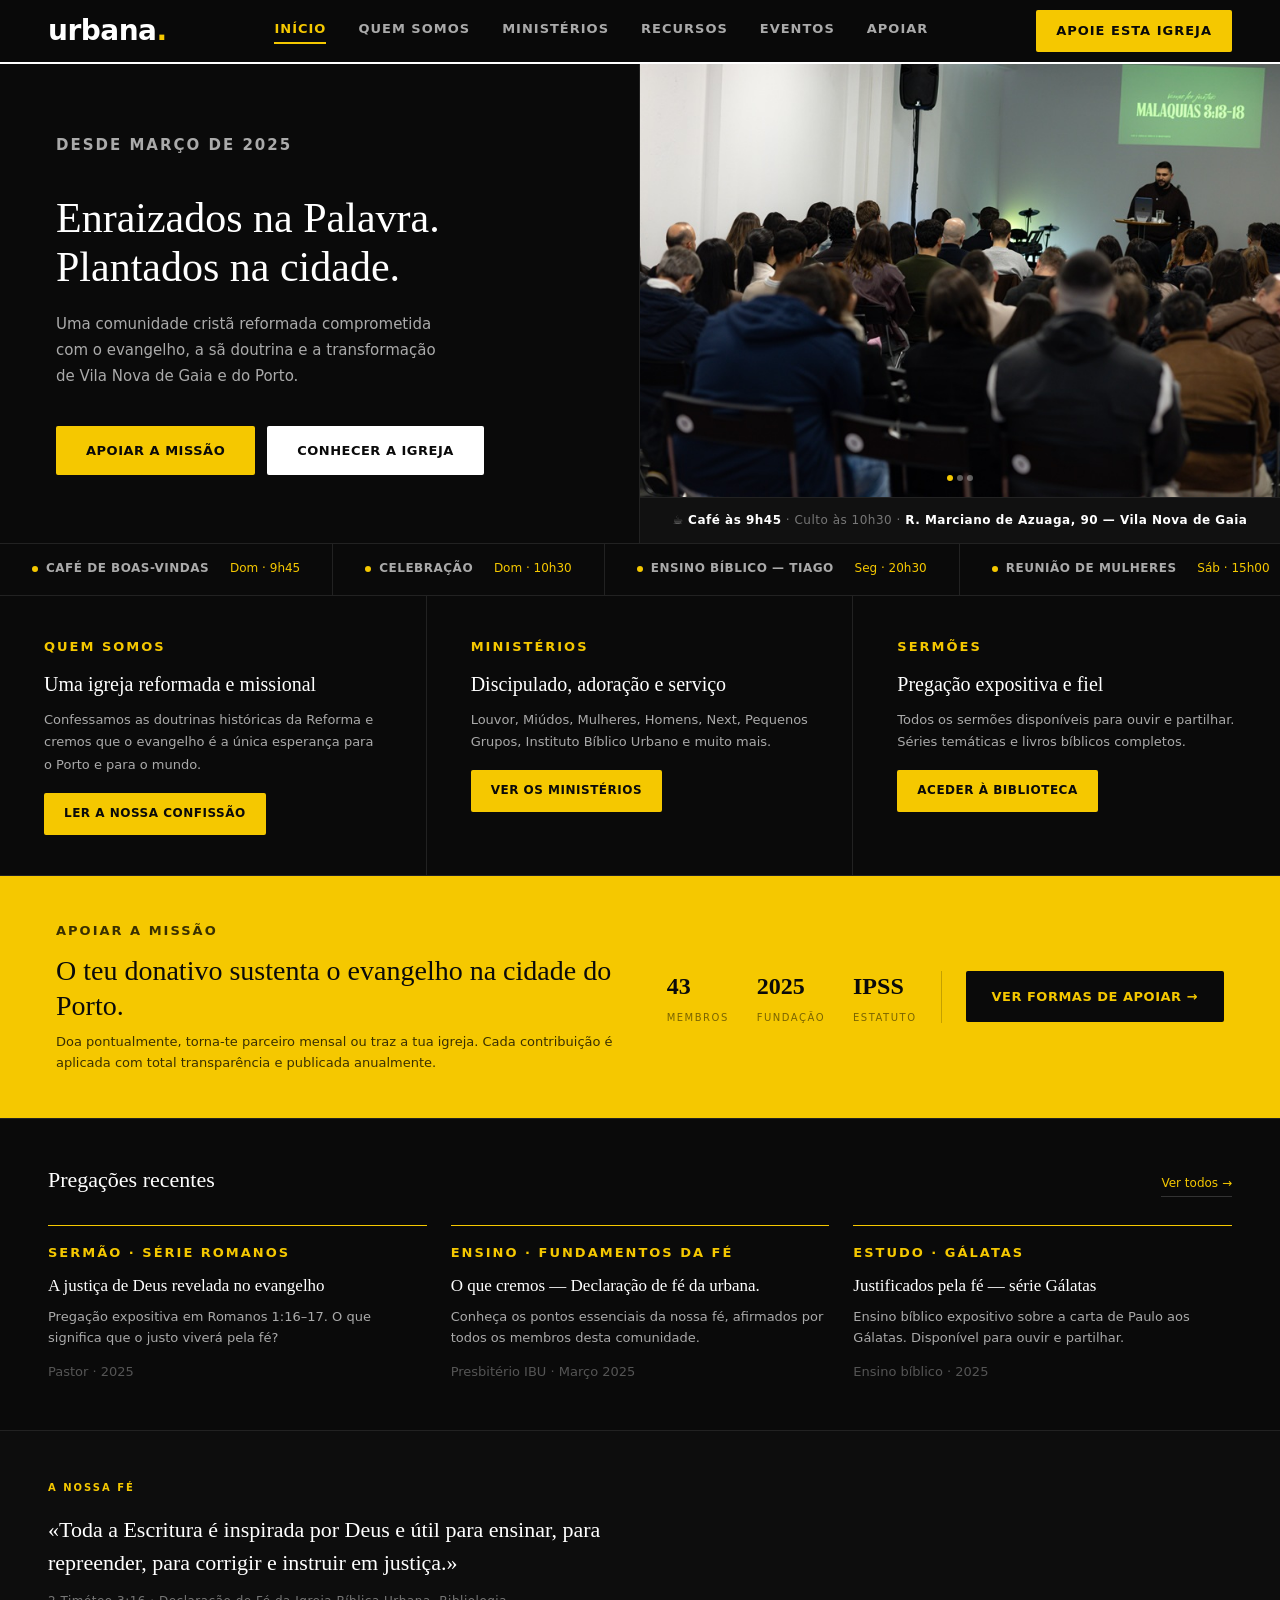
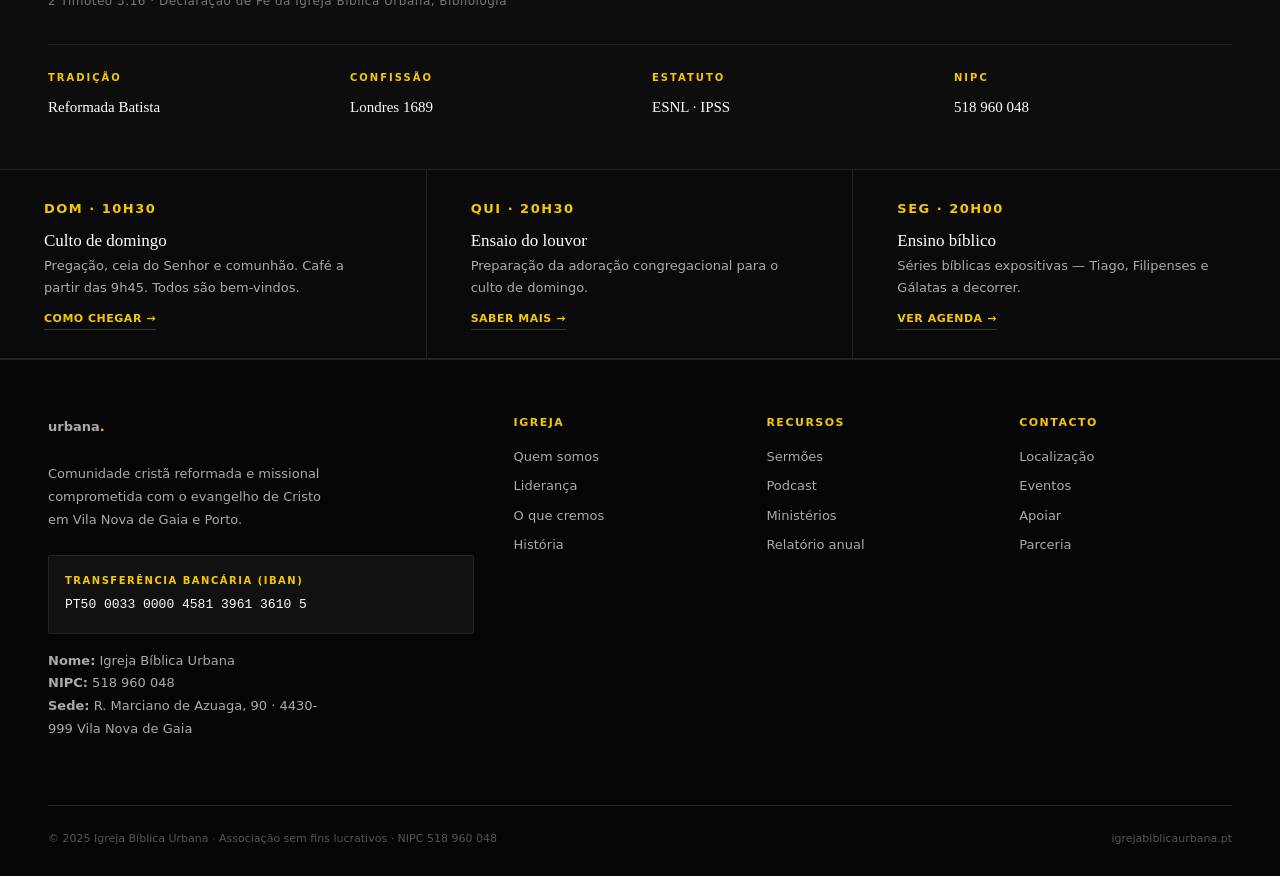
==== commit 1cf37120: "content(index): corrigir ticker e renomear secção de recursos - Remove Ensaio do Louvor e Curso de B" ====
--- a/index.html
+++ b/index.html
@@ -90,23 +90,19 @@
   <!-- TICKER — AGENDA DO MÊS -->
   <div class="ticker" aria-label="Próximos eventos" role="marquee">
     <div class="ticker-track" id="ticker-track">
+      <div class="tick-item"><span class="tick-dot"></span><span class="tick-text">Café de boas-vindas</span>&nbsp;<span class="tick-date">Dom · 9h45</span></div>
       <div class="tick-item"><span class="tick-dot"></span><span class="tick-text">Celebração</span>&nbsp;<span class="tick-date">Dom · 10h30</span></div>
+      <div class="tick-item"><span class="tick-dot"></span><span class="tick-text">Ensino Bíblico — Tiago</span>&nbsp;<span class="tick-date">Seg · 20h30</span></div>
+      <div class="tick-item"><span class="tick-dot"></span><span class="tick-text">Reunião de Mulheres</span>&nbsp;<span class="tick-date">Sáb · 15h00</span></div>
+      <div class="tick-item"><span class="tick-dot"></span><span class="tick-text">Ensino Bíblico — Filipenses</span>&nbsp;<span class="tick-date">Seg · 20h30</span></div>
+      <div class="tick-item"><span class="tick-dot"></span><span class="tick-text">Pequenos Grupos</span>&nbsp;<span class="tick-date">Sex · quinzenal · 20h30</span></div>
+      <!-- Duplicado para loop contínuo -->
       <div class="tick-item"><span class="tick-dot"></span><span class="tick-text">Café de boas-vindas</span>&nbsp;<span class="tick-date">Dom · 9h45</span></div>
-      <div class="tick-item"><span class="tick-dot"></span><span class="tick-text">Ensaio do Louvor</span>&nbsp;<span class="tick-date">Qui · 20h30</span></div>
-      <div class="tick-item"><span class="tick-dot"></span><span class="tick-text">Ensino Bíblico — Tiago</span>&nbsp;<span class="tick-date">Seg · 20h00</span></div>
-      <div class="tick-item"><span class="tick-dot"></span><span class="tick-text">Curso de Batismo</span>&nbsp;<span class="tick-date">Qua · 20h30</span></div>
+      <div class="tick-item"><span class="tick-dot"></span><span class="tick-text">Celebração</span>&nbsp;<span class="tick-date">Dom · 10h30</span></div>
+      <div class="tick-item"><span class="tick-dot"></span><span class="tick-text">Ensino Bíblico — Tiago</span>&nbsp;<span class="tick-date">Seg · 20h30</span></div>
       <div class="tick-item"><span class="tick-dot"></span><span class="tick-text">Reunião de Mulheres</span>&nbsp;<span class="tick-date">Sáb · 15h00</span></div>
-      <div class="tick-item"><span class="tick-dot"></span><span class="tick-text">Ensino Bíblico — Filipenses</span>&nbsp;<span class="tick-date">Seg · 20h00</span></div>
-      <div class="tick-item"><span class="tick-dot"></span><span class="tick-text">Pequenos Grupos</span>&nbsp;<span class="tick-date">Diversas datas</span></div>
-      <!-- Duplicado para loop contínuo -->
-      <div class="tick-item"><span class="tick-dot"></span><span class="tick-text">Celebração</span>&nbsp;<span class="tick-date">Dom · 10h30</span></div>
-      <div class="tick-item"><span class="tick-dot"></span><span class="tick-text">Café de boas-vindas</span>&nbsp;<span class="tick-date">Dom · 9h45</span></div>
-      <div class="tick-item"><span class="tick-dot"></span><span class="tick-text">Ensaio do Louvor</span>&nbsp;<span class="tick-date">Qui · 20h30</span></div>
-      <div class="tick-item"><span class="tick-dot"></span><span class="tick-text">Ensino Bíblico — Tiago</span>&nbsp;<span class="tick-date">Seg · 20h00</span></div>
-      <div class="tick-item"><span class="tick-dot"></span><span class="tick-text">Curso de Batismo</span>&nbsp;<span class="tick-date">Qua · 20h30</span></div>
-      <div class="tick-item"><span class="tick-dot"></span><span class="tick-text">Reunião de Mulheres</span>&nbsp;<span class="tick-date">Sáb · 15h00</span></div>
-      <div class="tick-item"><span class="tick-dot"></span><span class="tick-text">Ensino Bíblico — Filipenses</span>&nbsp;<span class="tick-date">Seg · 20h00</span></div>
-      <div class="tick-item"><span class="tick-dot"></span><span class="tick-text">Pequenos Grupos</span>&nbsp;<span class="tick-date">Diversas datas</span></div>
+      <div class="tick-item"><span class="tick-dot"></span><span class="tick-text">Ensino Bíblico — Filipenses</span>&nbsp;<span class="tick-date">Seg · 20h30</span></div>
+      <div class="tick-item"><span class="tick-dot"></span><span class="tick-text">Pequenos Grupos</span>&nbsp;<span class="tick-date">Sex · quinzenal · 20h30</span></div>
     </div>
   </div>
 
@@ -153,9 +149,9 @@
   </section>
 
   <!-- RECURSOS RECENTES -->
-  <section class="resources" aria-label="Recursos recentes">
+  <section class="resources" aria-label="Pregações recentes">
     <div class="res-header">
-      <h2>Recursos recentes</h2>
+      <h2>Pregações recentes</h2>
       <a href="recursos.html" class="see-all">Ver todos →</a>
     </div>
     <div class="res-grid">
--- a/src/css/components.css
+++ b/src/css/components.css
@@ -13,11 +13,20 @@
   justify-content: space-between;
   padding: var(--s-5) var(--s-12);
   border-bottom: var(--borda-forte);
-  position: sticky;
+  position: fixed;
   top: 0;
-  background: var(--preto);
+  left: 0;
+  right: 0;
   z-index: 100;
+  backdrop-filter: blur(12px);
+  -webkit-backdrop-filter: blur(12px);
+  background: rgba(10,10,10,0.92);
   height: var(--nav-h);
+}
+
+/* Compensar a nav fixed para o conteúdo não ficar por baixo */
+body {
+  padding-top: var(--nav-h);
 }
 
 .nav-logo {
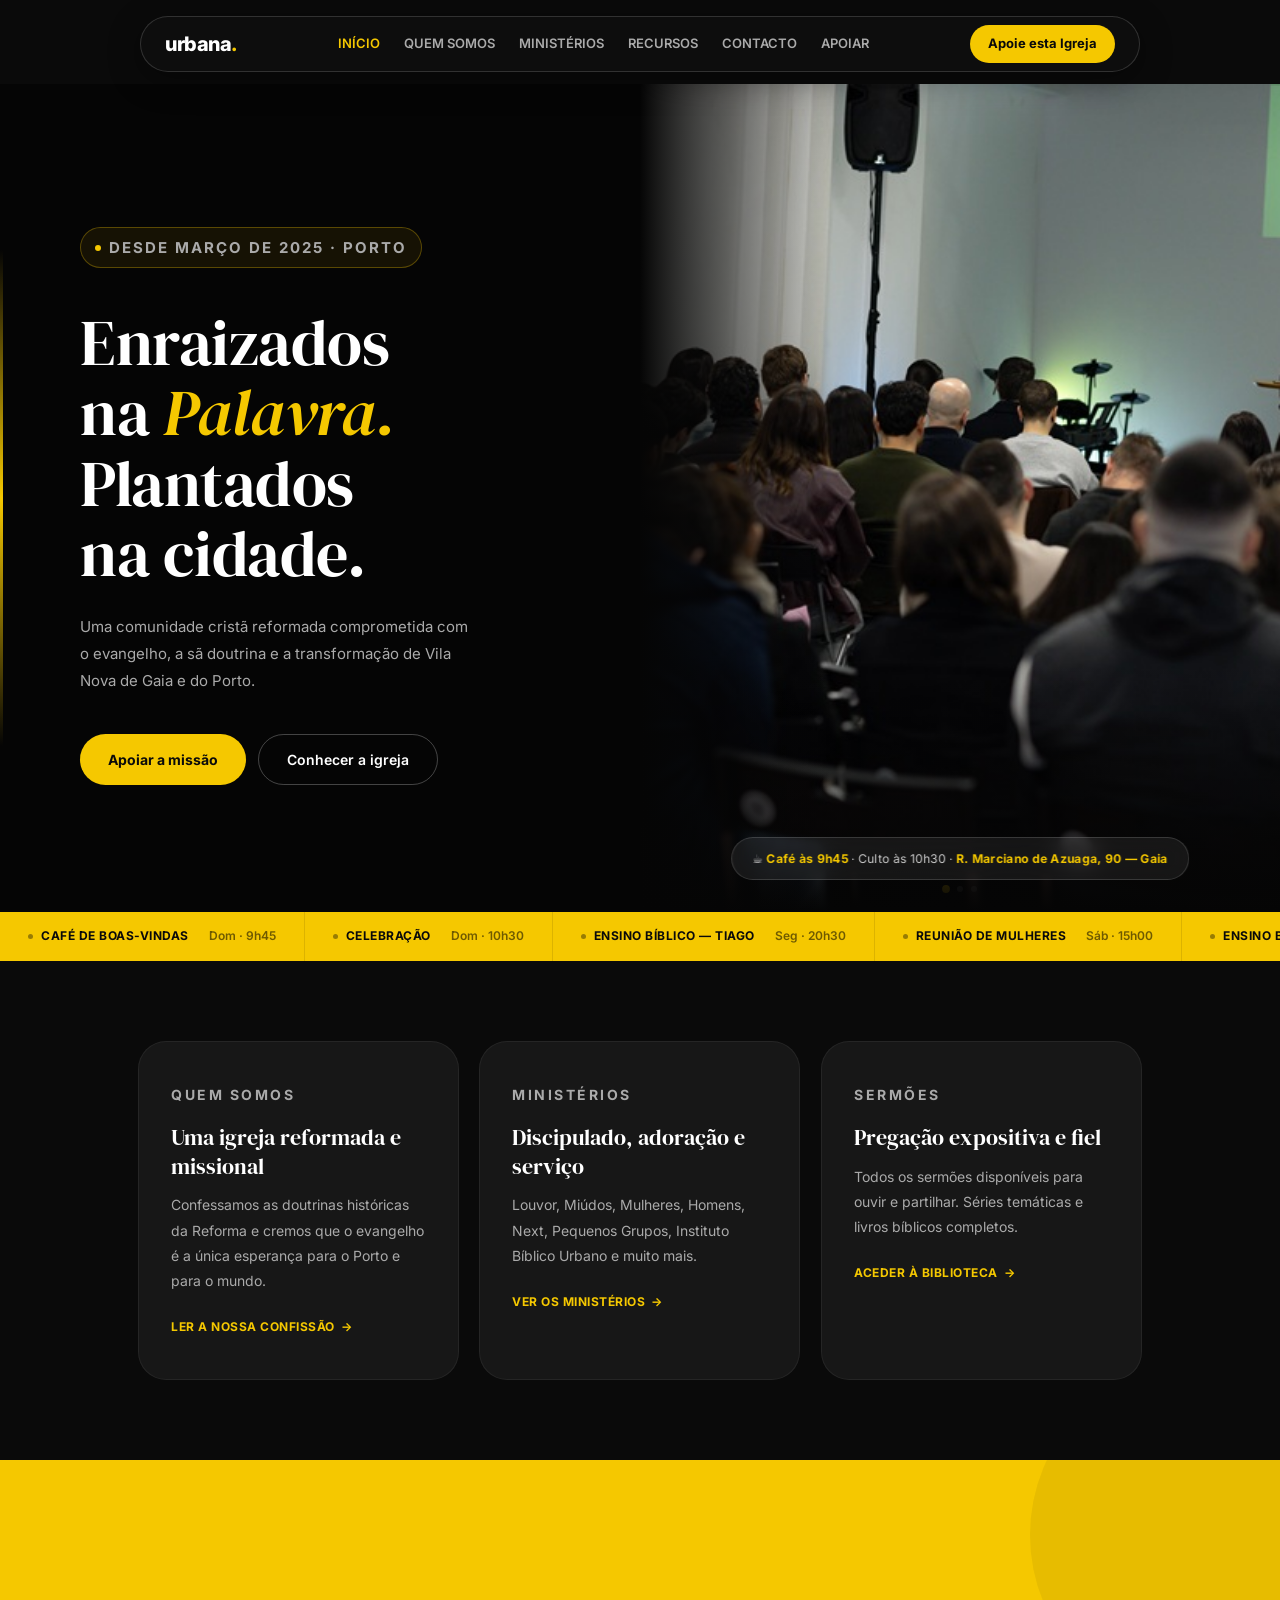
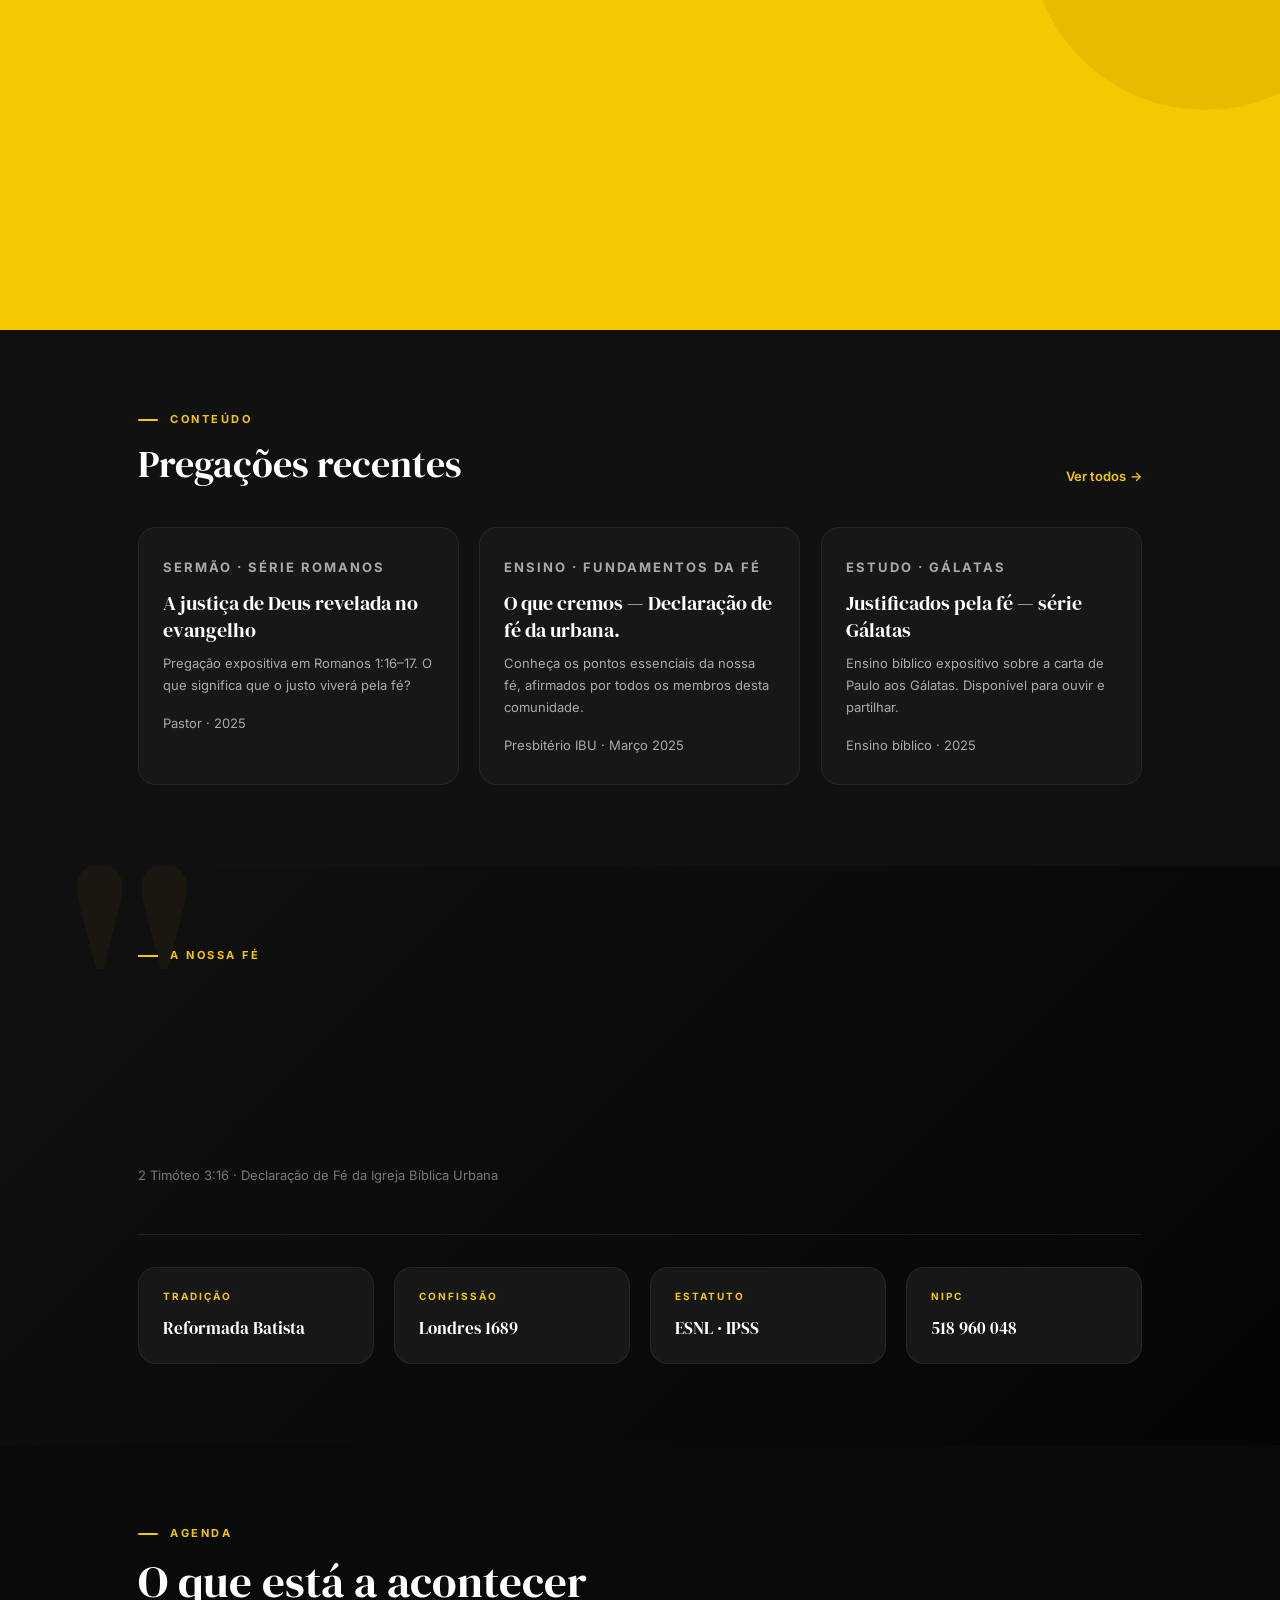
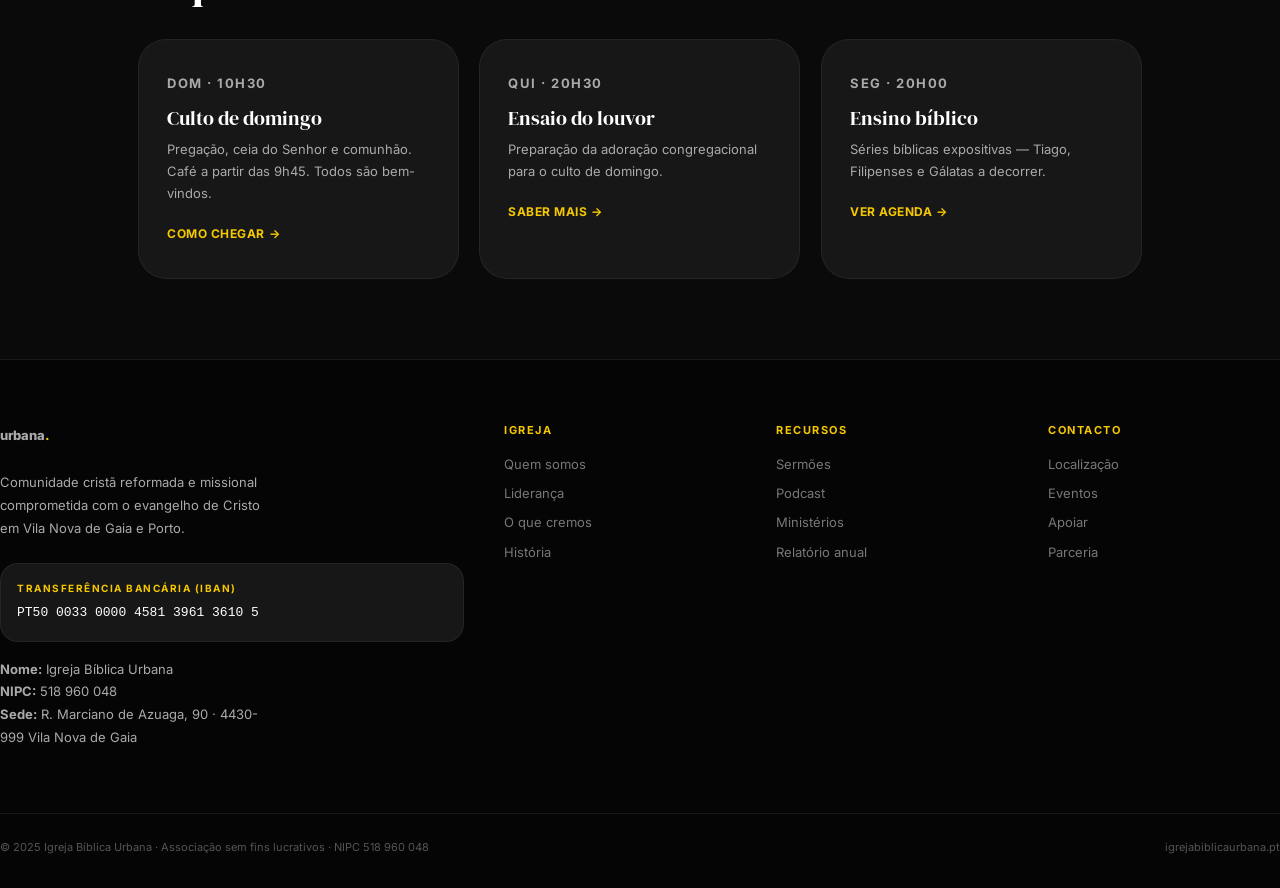
==== commit db4c2758: "feat: index v3 — hero imersivo, boxed layout, ticker amarelo, cards flutuantes, reveal" ====
--- a/index.html
+++ b/index.html
@@ -1,142 +1,99 @@
 <!DOCTYPE html>
 <html lang="pt-PT">
 <head>
-  <meta charset="UTF-8">
-  <meta name="viewport" content="width=device-width, initial-scale=1.0">
-
-  <!-- SEO primário -->
-  <title>Igreja Bíblica Urbana | urbana. — Porto, Vila Nova de Gaia</title>
-  <meta name="description" content="A Igreja Bíblica Urbana (urbana.) é uma comunidade cristã reformada e missional em Vila Nova de Gaia, Porto. Cultos aos domingos às 10h30. Venha conhecer-nos.">
-  <meta name="keywords" content="Igreja Bíblica Urbana, urbana, igreja reformada Porto, igreja cristã Gaia, igreja evangélica Porto, comunidade cristã Porto, culto domingo Porto">
-  <meta name="author" content="Igreja Bíblica Urbana">
-  <meta name="robots" content="index, follow">
-  <link rel="canonical" href="https://igrejabiblicaurbana.pt/">
-
-  <!-- Open Graph -->
-  <meta property="og:type" content="website">
-  <meta property="og:url" content="https://igrejabiblicaurbana.pt/">
-  <meta property="og:title" content="Igreja Bíblica Urbana | urbana. — Porto">
-  <meta property="og:description" content="Comunidade cristã reformada e missional em Vila Nova de Gaia. Cultos aos domingos às 10h30.">
-  <meta property="og:locale" content="pt_PT">
-  <meta property="og:site_name" content="Igreja Bíblica Urbana">
-
-  <!-- Twitter Card -->
-  <meta name="twitter:card" content="summary_large_image">
-  <meta name="twitter:title" content="Igreja Bíblica Urbana | urbana. — Porto">
-  <meta name="twitter:description" content="Comunidade cristã reformada e missional em Vila Nova de Gaia. Cultos aos domingos às 10h30.">
-
-  <!-- Schema.org JSON-LD -->
-  <script type="application/ld+json">
-  {
-    "@context": "https://schema.org",
-    "@type": "ReligiousOrganization",
-    "name": "Igreja Bíblica Urbana",
-    "alternateName": "urbana.",
-    "url": "https://igrejabiblicaurbana.pt",
-    "description": "Comunidade cristã reformada e missional em Vila Nova de Gaia, Porto.",
-    "foundingDate": "2025-03",
-    "taxID": "518960048",
-    "address": {
-      "@type": "PostalAddress",
-      "streetAddress": "R. Marciano de Azuaga, 90",
-      "postalCode": "4430-999",
-      "addressLocality": "Vila Nova de Gaia",
-      "addressRegion": "Porto",
-      "addressCountry": "PT"
-    },
-    "openingHours": "Su 10:30-12:30",
-    "sameAs": [
-      "https://www.youtube.com/@IBUPorto",
-      "https://open.spotify.com/show/2LvjqEPmOFmng0mJpvSZbi"
-    ]
-  }
-  </script>
-
-  <link rel="stylesheet" href="src/css/components.css">
+<meta charset="UTF-8"><meta name="viewport" content="width=device-width, initial-scale=1.0">
+<title>Igreja Bíblica Urbana | urbana. — Porto, Vila Nova de Gaia</title>
+<meta name="description" content="A Igreja Bíblica Urbana (urbana.) é uma comunidade cristã reformada e missional em Vila Nova de Gaia, Porto. Cultos aos domingos às 10h30.">
+<meta name="robots" content="index, follow">
+<link rel="canonical" href="https://igrejabiblicaurbana.pt/">
+<meta property="og:type" content="website">
+<meta property="og:url" content="https://igrejabiblicaurbana.pt/">
+<meta property="og:title" content="Igreja Bíblica Urbana | urbana. — Porto">
+<meta property="og:description" content="Comunidade cristã reformada e missional em Vila Nova de Gaia. Cultos aos domingos às 10h30.">
+<meta property="og:locale" content="pt_PT">
+<meta name="twitter:card" content="summary_large_image">
+<script type="application/ld+json">{"@context":"https://schema.org","@type":"ReligiousOrganization","name":"Igreja Bíblica Urbana","alternateName":"urbana.","url":"https://igrejabiblicaurbana.pt","description":"Comunidade cristã reformada e missional em Vila Nova de Gaia, Porto.","foundingDate":"2025-03","taxID":"518960048","address":{"@type":"PostalAddress","streetAddress":"R. Marciano de Azuaga, 90","postalCode":"4430-999","addressLocality":"Vila Nova de Gaia","addressCountry":"PT"},"openingHours":"Su 10:30-12:30"}</script>
+<link rel="stylesheet" href="src/css/components.css">
 </head>
 <body data-page="inicio">
 <a href="#conteudo-principal" class="skip-link">Saltar para o conteúdo</a>
-
-<!-- Navegação injectada via JS -->
 <div id="nav-placeholder"></div>
-
 <main id="conteudo-principal">
 
-  <!-- HERO -->
-  <section class="hero" aria-label="Apresentação da Igreja Bíblica Urbana">
-    <div class="hero-left">
-      <p class="hero-eyebrow">Desde Março de 2025</p>
-      <h1>Enraizados na Palavra.<br>Plantados na cidade.</h1>
-      <p>Uma comunidade cristã reformada comprometida com o evangelho, a sã doutrina e a transformação de Vila Nova de Gaia e do Porto.</p>
-      <div class="hero-actions">
-        <a href="dar.html" class="btn-amarelo">Apoiar a missão</a>
-        <a href="quem-somos.html" class="btn-branco">Conhecer a igreja</a>
-      </div>
-    </div>
-
-    <div class="hero-right">
-      <div class="carousel" aria-label="Fotografias da comunidade" role="region">
-        <div class="carousel-placeholder" aria-hidden="true">
-          <span>Fotografias da comunidade</span>
-        </div>
-        <div class="carousel-dots" aria-hidden="true"></div>
-      </div>
-      <div class="hero-info">
-        <p>☕ <strong>Café às 9h45</strong> · Culto às 10h30 · <strong>R. Marciano de Azuaga, 90 — Vila Nova de Gaia</strong></p>
-      </div>
-    </div>
-  </section>
-
-  <!-- TICKER — AGENDA DO MÊS -->
-  <div class="ticker" aria-label="Próximos eventos" role="marquee">
-    <div class="ticker-track" id="ticker-track">
-      <div class="tick-item"><span class="tick-dot"></span><span class="tick-text">Café de boas-vindas</span>&nbsp;<span class="tick-date">Dom · 9h45</span></div>
-      <div class="tick-item"><span class="tick-dot"></span><span class="tick-text">Celebração</span>&nbsp;<span class="tick-date">Dom · 10h30</span></div>
-      <div class="tick-item"><span class="tick-dot"></span><span class="tick-text">Ensino Bíblico — Tiago</span>&nbsp;<span class="tick-date">Seg · 20h30</span></div>
-      <div class="tick-item"><span class="tick-dot"></span><span class="tick-text">Reunião de Mulheres</span>&nbsp;<span class="tick-date">Sáb · 15h00</span></div>
-      <div class="tick-item"><span class="tick-dot"></span><span class="tick-text">Ensino Bíblico — Filipenses</span>&nbsp;<span class="tick-date">Seg · 20h30</span></div>
-      <div class="tick-item"><span class="tick-dot"></span><span class="tick-text">Pequenos Grupos</span>&nbsp;<span class="tick-date">Sex · quinzenal · 20h30</span></div>
-      <!-- Duplicado para loop contínuo -->
-      <div class="tick-item"><span class="tick-dot"></span><span class="tick-text">Café de boas-vindas</span>&nbsp;<span class="tick-date">Dom · 9h45</span></div>
-      <div class="tick-item"><span class="tick-dot"></span><span class="tick-text">Celebração</span>&nbsp;<span class="tick-date">Dom · 10h30</span></div>
-      <div class="tick-item"><span class="tick-dot"></span><span class="tick-text">Ensino Bíblico — Tiago</span>&nbsp;<span class="tick-date">Seg · 20h30</span></div>
-      <div class="tick-item"><span class="tick-dot"></span><span class="tick-text">Reunião de Mulheres</span>&nbsp;<span class="tick-date">Sáb · 15h00</span></div>
-      <div class="tick-item"><span class="tick-dot"></span><span class="tick-text">Ensino Bíblico — Filipenses</span>&nbsp;<span class="tick-date">Seg · 20h30</span></div>
-      <div class="tick-item"><span class="tick-dot"></span><span class="tick-text">Pequenos Grupos</span>&nbsp;<span class="tick-date">Sex · quinzenal · 20h30</span></div>
+<!-- HERO — full-width imersivo -->
+<section class="hero" aria-label="Apresentação da Igreja Bíblica Urbana">
+  <div class="hero-left">
+    <p class="hero-eyebrow">Desde Março de 2025 · Porto</p>
+    <h1>Enraizados<br>na <em>Palavra.</em><br>Plantados<br>na cidade.</h1>
+    <p>Uma comunidade cristã reformada comprometida com o evangelho, a sã doutrina e a transformação de Vila Nova de Gaia e do Porto.</p>
+    <div class="hero-actions">
+      <a href="dar.html" class="btn-amarelo">Apoiar a missão</a>
+      <a href="quem-somos.html" class="btn-branco">Conhecer a igreja</a>
     </div>
   </div>
+  <div class="hero-right">
+    <div class="carousel" aria-label="Fotografias da comunidade" role="region">
+      <div class="carousel-placeholder" aria-hidden="true"><span>Fotografias da comunidade</span></div>
+      <div class="carousel-dots" aria-hidden="true"></div>
+    </div>
+    <div class="hero-info">
+      <p>☕ <strong>Café às 9h45</strong> · Culto às 10h30 · <strong>R. Marciano de Azuaga, 90 — Gaia</strong></p>
+    </div>
+  </div>
+</section>
 
-  <!-- TRÊS COLUNAS -->
-  <section class="three-col" aria-label="O que somos">
-    <article class="col-block">
+<!-- TICKER — amarelo, agenda -->
+<div class="ticker" aria-label="Próximos eventos" role="marquee">
+  <div class="ticker-track" id="ticker-track">
+    <div class="tick-item"><span class="tick-dot"></span><span class="tick-text">Café de boas-vindas</span>&nbsp;<span class="tick-date">Dom · 9h45</span></div>
+    <div class="tick-item"><span class="tick-dot"></span><span class="tick-text">Celebração</span>&nbsp;<span class="tick-date">Dom · 10h30</span></div>
+    <div class="tick-item"><span class="tick-dot"></span><span class="tick-text">Ensino Bíblico — Tiago</span>&nbsp;<span class="tick-date">Seg · 20h30</span></div>
+    <div class="tick-item"><span class="tick-dot"></span><span class="tick-text">Reunião de Mulheres</span>&nbsp;<span class="tick-date">Sáb · 15h00</span></div>
+    <div class="tick-item"><span class="tick-dot"></span><span class="tick-text">Ensino Bíblico — Filipenses</span>&nbsp;<span class="tick-date">Seg · 20h30</span></div>
+    <div class="tick-item"><span class="tick-dot"></span><span class="tick-text">Pequenos Grupos</span>&nbsp;<span class="tick-date">Sex · quinzenal · 20h30</span></div>
+    <div class="tick-item"><span class="tick-dot"></span><span class="tick-text">Café de boas-vindas</span>&nbsp;<span class="tick-date">Dom · 9h45</span></div>
+    <div class="tick-item"><span class="tick-dot"></span><span class="tick-text">Celebração</span>&nbsp;<span class="tick-date">Dom · 10h30</span></div>
+    <div class="tick-item"><span class="tick-dot"></span><span class="tick-text">Ensino Bíblico — Tiago</span>&nbsp;<span class="tick-date">Seg · 20h30</span></div>
+    <div class="tick-item"><span class="tick-dot"></span><span class="tick-text">Reunião de Mulheres</span>&nbsp;<span class="tick-date">Sáb · 15h00</span></div>
+    <div class="tick-item"><span class="tick-dot"></span><span class="tick-text">Ensino Bíblico — Filipenses</span>&nbsp;<span class="tick-date">Seg · 20h30</span></div>
+    <div class="tick-item"><span class="tick-dot"></span><span class="tick-text">Pequenos Grupos</span>&nbsp;<span class="tick-date">Sex · quinzenal · 20h30</span></div>
+  </div>
+</div>
+
+<!-- TRÊS COLUNAS — boxed, cards flutuantes -->
+<section class="three-col" aria-label="O que somos">
+  <div class="container">
+    <article class="col-block reveal">
       <p class="col-label">Quem somos</p>
       <h2>Uma igreja reformada e missional</h2>
       <p>Confessamos as doutrinas históricas da Reforma e cremos que o evangelho é a única esperança para o Porto e para o mundo.</p>
       <a href="quem-somos.html" class="col-link">Ler a nossa confissão</a>
     </article>
-    <article class="col-block">
+    <article class="col-block reveal">
       <p class="col-label">Ministérios</p>
       <h2>Discipulado, adoração e serviço</h2>
       <p>Louvor, Miúdos, Mulheres, Homens, Next, Pequenos Grupos, Instituto Bíblico Urbano e muito mais.</p>
       <a href="ministerios.html" class="col-link">Ver os ministérios</a>
     </article>
-    <article class="col-block">
+    <article class="col-block reveal">
       <p class="col-label">Sermões</p>
       <h2>Pregação expositiva e fiel</h2>
       <p>Todos os sermões disponíveis para ouvir e partilhar. Séries temáticas e livros bíblicos completos.</p>
       <a href="recursos.html" class="col-link">Aceder à biblioteca</a>
     </article>
-  </section>
+  </div>
+</section>
 
-  <!-- BANNER DOAÇÃO -->
-  <section aria-label="Apoiar a missão">
-    <div class="give-banner">
-      <div class="banner-left">
+<!-- BANNER DOAÇÃO — full-width amarelo -->
+<section aria-label="Apoiar a missão">
+  <div class="give-banner">
+    <div class="container">
+      <div class="banner-left reveal">
         <p class="banner-eyebrow">Apoiar a missão</p>
-        <h2>O teu donativo sustenta o evangelho na cidade do Porto.</h2>
-        <p>Doa pontualmente, torna-te parceiro mensal ou traz a tua igreja. Cada contribuição é aplicada com total transparência e publicada anualmente.</p>
+        <h2>O teu donativo sustenta<br>o evangelho na cidade.</h2>
+        <p>Doa pontualmente, torna-te parceiro mensal ou traz a tua igreja. Cada contribuição é aplicada com total transparência.</p>
       </div>
-      <div class="banner-right">
+      <div class="banner-right reveal reveal-right">
         <div class="banner-stats">
           <div class="bstat"><span class="bstat-num">43</span><span class="bstat-label">Membros</span></div>
           <div class="bstat"><span class="bstat-num">2025</span><span class="bstat-label">Fundação</span></div>
@@ -146,90 +103,89 @@
         <a href="dar.html" class="banner-btn">Ver formas de apoiar →</a>
       </div>
     </div>
-  </section>
+  </div>
+</section>
 
-  <!-- RECURSOS RECENTES -->
-  <section class="resources" aria-label="Pregações recentes">
+<!-- PREGAÇÕES RECENTES — boxed, dark bg -->
+<section class="resources" aria-label="Pregações recentes">
+  <div class="container">
     <div class="res-header">
-      <h2>Pregações recentes</h2>
-      <a href="recursos.html" class="see-all">Ver todos →</a>
+      <div>
+        <p class="section-eyebrow">Conteúdo</p>
+        <h2>Pregações recentes</h2>
+      </div>
+      <a href="recursos.html" class="see-all">Ver todos</a>
     </div>
     <div class="res-grid">
-      <article class="res-card">
+      <article class="res-card reveal">
         <p class="res-tag">Sermão · Série Romanos</p>
         <h3>A justiça de Deus revelada no evangelho</h3>
         <p>Pregação expositiva em Romanos 1:16–17. O que significa que o justo viverá pela fé?</p>
         <p class="res-meta">Pastor · 2025</p>
       </article>
-      <article class="res-card">
+      <article class="res-card reveal">
         <p class="res-tag">Ensino · Fundamentos da Fé</p>
         <h3>O que cremos — Declaração de fé da urbana.</h3>
         <p>Conheça os pontos essenciais da nossa fé, afirmados por todos os membros desta comunidade.</p>
         <p class="res-meta">Presbitério IBU · Março 2025</p>
       </article>
-      <article class="res-card">
+      <article class="res-card reveal">
         <p class="res-tag">Estudo · Gálatas</p>
         <h3>Justificados pela fé — série Gálatas</h3>
         <p>Ensino bíblico expositivo sobre a carta de Paulo aos Gálatas. Disponível para ouvir e partilhar.</p>
         <p class="res-meta">Ensino bíblico · 2025</p>
       </article>
     </div>
-  </section>
+  </div>
+</section>
 
-  <!-- SECÇÃO CONFESSIONAL -->
-  <section class="confessional" aria-label="A nossa fé">
+<!-- CONFESSIONAL — atmosfera, full -->
+<section class="confessional" aria-label="A nossa fé">
+  <div class="container">
     <p class="conf-label">A nossa fé</p>
-    <blockquote class="conf-quote">
-      «Toda a Escritura é inspirada por Deus e útil para ensinar, para repreender, para corrigir e instruir em justiça.»
-    </blockquote>
-    <p class="conf-ref">2 Timóteo 3:16 · Declaração de Fé da Igreja Bíblica Urbana, Bibliologia</p>
+    <blockquote class="conf-quote reveal">«Toda a Escritura é inspirada por Deus e útil para ensinar, para repreender, para corrigir e instruir em justiça.»</blockquote>
+    <p class="conf-ref">2 Timóteo 3:16 · Declaração de Fé da Igreja Bíblica Urbana</p>
     <div class="conf-grid">
-      <div class="conf-item">
-        <p class="conf-item-label">Tradição</p>
-        <p class="conf-item-val">Reformada Batista</p>
-      </div>
-      <div class="conf-item">
-        <p class="conf-item-label">Confissão</p>
-        <p class="conf-item-val">Londres 1689</p>
-      </div>
-      <div class="conf-item">
-        <p class="conf-item-label">Estatuto</p>
-        <p class="conf-item-val">ESNL · IPSS</p>
-      </div>
-      <div class="conf-item">
-        <p class="conf-item-label">NIPC</p>
-        <p class="conf-item-val">518 960 048</p>
-      </div>
+      <div class="conf-item reveal"><p class="conf-item-label">Tradição</p><p class="conf-item-val">Reformada Batista</p></div>
+      <div class="conf-item reveal"><p class="conf-item-label">Confissão</p><p class="conf-item-val">Londres 1689</p></div>
+      <div class="conf-item reveal"><p class="conf-item-label">Estatuto</p><p class="conf-item-val">ESNL · IPSS</p></div>
+      <div class="conf-item reveal"><p class="conf-item-label">NIPC</p><p class="conf-item-val">518 960 048</p></div>
     </div>
-  </section>
+  </div>
+</section>
 
-  <!-- EVENTOS PRÓXIMOS -->
-  <section class="events-strip" aria-label="Próximos eventos">
-    <article class="ev">
-      <p class="ev-date">Dom · 10h30</p>
-      <h3>Culto de domingo</h3>
-      <p>Pregação, ceia do Senhor e comunhão. Café a partir das 9h45. Todos são bem-vindos.</p>
-      <a href="eventos.html" class="ev-link">Como chegar →</a>
-    </article>
-    <article class="ev">
-      <p class="ev-date">Qui · 20h30</p>
-      <h3>Ensaio do louvor</h3>
-      <p>Preparação da adoração congregacional para o culto de domingo.</p>
-      <a href="eventos.html" class="ev-link">Saber mais →</a>
-    </article>
-    <article class="ev">
-      <p class="ev-date">Seg · 20h00</p>
-      <h3>Ensino bíblico</h3>
-      <p>Séries bíblicas expositivas — Tiago, Filipenses e Gálatas a decorrer.</p>
-      <a href="eventos.html" class="ev-link">Ver agenda →</a>
-    </article>
-  </section>
+<!-- EVENTOS — boxed, cards modernos -->
+<section class="events-strip" aria-label="Próximos eventos">
+  <div class="container">
+    <div style="margin-bottom:var(--s-8)">
+      <p class="section-eyebrow">Agenda</p>
+      <h2 class="section-title">O que está a acontecer</h2>
+    </div>
+    <div style="display:grid;grid-template-columns:repeat(3,1fr);gap:var(--s-5)">
+      <article class="ev reveal">
+        <p class="ev-date">Dom · 10h30</p>
+        <h3>Culto de domingo</h3>
+        <p>Pregação, ceia do Senhor e comunhão. Café a partir das 9h45. Todos são bem-vindos.</p>
+        <a href="eventos.html" class="ev-link">Como chegar</a>
+      </article>
+      <article class="ev reveal">
+        <p class="ev-date">Qui · 20h30</p>
+        <h3>Ensaio do louvor</h3>
+        <p>Preparação da adoração congregacional para o culto de domingo.</p>
+        <a href="eventos.html" class="ev-link">Saber mais</a>
+      </article>
+      <article class="ev reveal">
+        <p class="ev-date">Seg · 20h00</p>
+        <h3>Ensino bíblico</h3>
+        <p>Séries bíblicas expositivas — Tiago, Filipenses e Gálatas a decorrer.</p>
+        <a href="eventos.html" class="ev-link">Ver agenda</a>
+      </article>
+    </div>
+  </div>
+</section>
 
 </main>
-
-<!-- Rodapé injectado via JS -->
 <div id="footer-placeholder"></div>
-
 <script src="src/js/main.js"></script>
 </body>
-</html>
+</html>
--- a/src/css/components.css
+++ b/src/css/components.css
@@ -1,782 +1,325 @@
-/* ============================================================
-   COMPONENTS — Todos os componentes visuais da urbana.
-   Igreja Bíblica Urbana · igrejabiblicaurbana.pt
-   ============================================================ */
+/* COMPONENTS v3 — urbana. Boxed layout, cards flutuantes, reveal */
 @import './base.css';
 
-/* ============================================================
-   NAVEGAÇÃO
-   ============================================================ */
-.nav {
-  display: flex;
-  align-items: center;
-  justify-content: space-between;
-  padding: var(--s-5) var(--s-12);
-  border-bottom: var(--borda-forte);
-  position: fixed;
-  top: 0;
-  left: 0;
-  right: 0;
-  z-index: 100;
-  backdrop-filter: blur(12px);
-  -webkit-backdrop-filter: blur(12px);
-  background: rgba(10,10,10,0.92);
-  height: var(--nav-h);
+.container{max-width:var(--largura-max);margin:0 auto;padding:0 var(--padding-lateral)}
+
+/* NAV — pill flutuante */
+.nav{display:flex;align-items:center;justify-content:space-between;padding:0 var(--s-6);position:fixed;top:var(--s-4);left:50%;transform:translateX(-50%);z-index:100;background:rgba(15,15,15,0.85);backdrop-filter:blur(20px);-webkit-backdrop-filter:blur(20px);border:var(--borda-forte);border-radius:var(--raio-pill);height:56px;width:min(calc(100% - 2rem),1000px);box-shadow:0 8px 32px rgba(0,0,0,0.4);transition:box-shadow var(--t),background var(--t)}
+.nav.scrolled{background:rgba(10,10,10,0.95);box-shadow:0 12px 40px rgba(0,0,0,0.6)}
+body{padding-top:calc(var(--nav-h) + var(--s-4))}
+.nav-logo{font-family:var(--sans);font-size:var(--f-20);font-weight:800;color:var(--branco);letter-spacing:-.5px;line-height:1;flex-shrink:0}
+.nav-logo-ponto{color:var(--amarelo)}
+.nav-links{display:flex;gap:var(--s-6);align-items:center}
+.nav-links a{font-family:var(--sans);font-size:var(--f-13);font-weight:600;color:var(--cinza-200);transition:color var(--t)}
+.nav-links a:hover{color:var(--branco)}
+.nav-links a[aria-current="page"]{color:var(--amarelo)}
+.nav-cta{background:var(--amarelo);color:var(--preto);font-family:var(--sans);font-size:var(--f-13);font-weight:700;padding:8px 18px;border-radius:var(--raio-pill);transition:background var(--t),transform var(--t),box-shadow var(--t);white-space:nowrap}
+.nav-cta:hover{background:var(--amarelo-hover);transform:translateY(-1px);box-shadow:var(--sombra-amarelo)}
+.nav-toggle{display:none;flex-direction:column;gap:5px;padding:var(--s-2);cursor:pointer}
+.nav-toggle span{display:block;width:20px;height:2px;background:var(--branco);border-radius:2px;transition:transform var(--t),opacity var(--t)}
+.nav-toggle[aria-expanded="true"] span:nth-child(1){transform:translateY(7px) rotate(45deg)}
+.nav-toggle[aria-expanded="true"] span:nth-child(2){opacity:0}
+.nav-toggle[aria-expanded="true"] span:nth-child(3){transform:translateY(-7px) rotate(-45deg)}
+
+/* HERO */
+.hero{position:relative;min-height:92vh;display:grid;grid-template-columns:1fr 1fr;overflow:hidden;background:var(--preto-fundo)}
+.hero-left{display:flex;flex-direction:column;justify-content:center;padding:var(--s-20) var(--s-14) var(--s-16) clamp(var(--s-8),8vw,var(--s-20));position:relative;z-index:2}
+.hero-left::before{content:'';position:absolute;left:0;top:20%;bottom:20%;width:3px;background:linear-gradient(to bottom,transparent,var(--amarelo),transparent)}
+.hero-eyebrow{display:inline-flex;align-items:center;gap:var(--s-2);background:var(--amarelo-bg);border:var(--borda-amarelo);border-radius:var(--raio-pill);padding:6px 14px;font-size:var(--f-11);letter-spacing:2px;text-transform:uppercase;color:var(--amarelo);font-weight:700;font-family:var(--sans);margin-bottom:var(--s-6);width:fit-content}
+.hero-eyebrow::before{content:'';width:6px;height:6px;border-radius:50%;background:var(--amarelo);animation:pulse 2s infinite}
+@keyframes pulse{0%,100%{opacity:1;transform:scale(1)}50%{opacity:.5;transform:scale(.8)}}
+.hero-left h1{font-family:var(--serif);font-size:clamp(2.4rem,5vw,4rem);font-weight:normal;line-height:1.1;margin-bottom:var(--s-6);color:var(--branco);letter-spacing:-.5px}
+.hero-left h1 em{font-style:italic;color:var(--amarelo)}
+.hero-left>p{font-size:var(--f-15);color:var(--cinza-200);line-height:1.8;max-width:400px;margin-bottom:var(--s-10);font-family:var(--sans)}
+.hero-actions{display:flex;gap:var(--s-3);align-items:center;flex-wrap:wrap}
+.hero-right{position:relative;overflow:hidden}
+.hero-right::after{content:'';position:absolute;inset:0;background:linear-gradient(to right,var(--preto-fundo) 0%,transparent 30%),linear-gradient(to top,var(--preto-fundo) 0%,transparent 30%);z-index:1}
+.hero-info{position:absolute;bottom:var(--s-8);left:50%;transform:translateX(-50%);z-index:3;background:rgba(255,255,255,0.07);backdrop-filter:blur(12px);border:var(--borda-forte);border-radius:var(--raio-pill);padding:10px 20px;white-space:nowrap}
+.hero-info p{font-size:var(--f-12);color:var(--cinza-100);letter-spacing:.3px;font-family:var(--sans)}
+.hero-info strong{color:var(--amarelo)}
+
+/* CARROSSEL */
+.carousel{position:absolute;inset:0;z-index:0}
+.carousel-slide{position:absolute;inset:0;opacity:0;transition:opacity 1.2s ease;background-size:cover;background-position:center}
+.carousel-slide.activo{opacity:1}
+.carousel-placeholder{width:100%;height:100%;background:linear-gradient(135deg,var(--cinza-800),var(--cinza-700));display:flex;align-items:center;justify-content:center}
+.carousel-placeholder span{font-size:var(--f-12);color:var(--cinza-400);letter-spacing:2px;text-transform:uppercase;font-family:var(--sans)}
+.carousel-dots{position:absolute;bottom:var(--s-5);left:50%;transform:translateX(-50%);display:flex;gap:8px;z-index:3}
+.carousel-dot{width:6px;height:6px;border-radius:50%;background:rgba(255,255,255,.3);cursor:pointer;border:none;padding:0;transition:background var(--t),transform var(--t)}
+.carousel-dot.activo{background:var(--amarelo);transform:scale(1.3)}
+
+/* BOTÕES */
+.btn-amarelo{display:inline-flex;align-items:center;gap:8px;background:var(--amarelo);color:var(--preto);padding:14px 28px;border-radius:var(--raio-pill);font-family:var(--sans);font-size:var(--f-14);font-weight:700;cursor:pointer;transition:background var(--t),transform var(--t),box-shadow var(--t);text-decoration:none;border:none}
+.btn-amarelo:hover{background:var(--amarelo-hover);transform:translateY(-2px);box-shadow:var(--sombra-amarelo)}
+.btn-branco{display:inline-flex;align-items:center;gap:8px;background:transparent;color:var(--branco);padding:13px 28px;border-radius:var(--raio-pill);border:1px solid rgba(255,255,255,.25);font-family:var(--sans);font-size:var(--f-14);font-weight:600;cursor:pointer;transition:background var(--t),border-color var(--t),transform var(--t);text-decoration:none}
+.btn-branco:hover{background:rgba(255,255,255,.08);border-color:rgba(255,255,255,.5);transform:translateY(-2px)}
+.btn-contorno{display:inline-flex;align-items:center;gap:8px;background:transparent;color:var(--amarelo);padding:13px 28px;border-radius:var(--raio-pill);border:1px solid var(--amarelo);font-family:var(--sans);font-size:var(--f-14);font-weight:700;cursor:pointer;transition:background var(--t),color var(--t),transform var(--t);text-decoration:none}
+.btn-contorno:hover{background:var(--amarelo);color:var(--preto);transform:translateY(-2px)}
+
+/* TICKER */
+.ticker{overflow:hidden;background:var(--amarelo)}
+.ticker-track{display:flex;animation:ticker-scroll 50s linear infinite;width:max-content}
+.ticker-track:hover{animation-play-state:paused}
+@keyframes ticker-scroll{0%{transform:translateX(0)}100%{transform:translateX(-50%)}}
+.tick-item{display:flex;align-items:center;gap:var(--s-2);white-space:nowrap;padding:12px var(--s-7);border-right:1px solid rgba(0,0,0,.1);cursor:default}
+.tick-dot{width:5px;height:5px;border-radius:50%;background:var(--preto);opacity:.4;flex-shrink:0}
+.tick-text{font-size:var(--f-12);color:var(--preto);font-weight:700;text-transform:uppercase;letter-spacing:.5px;font-family:var(--sans)}
+.tick-date{font-size:var(--f-12);color:rgba(0,0,0,.55);font-family:var(--sans);font-weight:600}
+
+/* SECÇÃO EYEBROW */
+.section-eyebrow{font-size:var(--f-11);letter-spacing:2.5px;text-transform:uppercase;color:var(--amarelo);font-weight:700;font-family:var(--sans);margin-bottom:var(--s-3);display:flex;align-items:center;gap:var(--s-3)}
+.section-eyebrow::before{content:'';width:20px;height:2px;background:var(--amarelo);border-radius:2px}
+.section-title{font-family:var(--serif);font-size:clamp(1.8rem,3.5vw,2.8rem);font-weight:normal;line-height:1.15;color:var(--branco);margin-bottom:var(--s-4)}
+.section-title em{font-style:italic;color:var(--amarelo)}
+
+/* TRÊS COLUNAS */
+.three-col{padding:var(--s-20) 0}
+.three-col .container{display:grid;grid-template-columns:repeat(3,1fr);gap:var(--s-5)}
+.col-block{background:var(--cinza-800);border:var(--borda-card);border-radius:var(--raio-xl);padding:var(--s-10) var(--s-8);transition:transform var(--t-slow),box-shadow var(--t-slow),border-color var(--t);position:relative;overflow:hidden}
+.col-block::before{content:'';position:absolute;top:0;left:var(--s-6);right:var(--s-6);height:2px;background:linear-gradient(to right,transparent,var(--amarelo),transparent);opacity:0;transition:opacity var(--t-slow)}
+.col-block:hover{transform:translateY(-6px);box-shadow:var(--sombra-md);border-color:rgba(245,200,0,.15)}
+.col-block:hover::before{opacity:1}
+.col-label{font-size:var(--f-10);letter-spacing:2.5px;text-transform:uppercase;color:var(--amarelo);margin-bottom:var(--s-4);font-weight:700;font-family:var(--sans)}
+.col-block h2{font-family:var(--serif);font-size:var(--f-22);line-height:1.3;margin-bottom:var(--s-3);color:var(--branco)}
+.col-block p{font-size:var(--f-14);line-height:1.8;color:var(--cinza-200);font-family:var(--sans)}
+.col-link{display:inline-flex;align-items:center;gap:6px;margin-top:var(--s-6);font-size:var(--f-12);font-weight:700;text-transform:uppercase;letter-spacing:.5px;color:var(--amarelo);font-family:var(--sans);transition:gap var(--t),opacity var(--t)}
+.col-link::after{content:'→'}
+.col-link:hover{gap:10px;opacity:.8}
+
+/* BANNER DOAÇÃO — full-width */
+.give-banner{background:var(--amarelo);padding:var(--s-20) 0;position:relative;overflow:hidden}
+.give-banner::before{content:'';position:absolute;top:-100px;right:-100px;width:350px;height:350px;border-radius:50%;background:rgba(0,0,0,.06);pointer-events:none}
+.give-banner .container{display:grid;grid-template-columns:1fr auto;align-items:center;gap:var(--s-12);position:relative;z-index:1}
+.banner-eyebrow{font-size:var(--f-11);letter-spacing:2.5px;text-transform:uppercase;color:rgba(0,0,0,.5);margin-bottom:var(--s-3);font-weight:700;font-family:var(--sans)}
+.banner-left h2{font-family:var(--serif);font-size:clamp(1.8rem,3.5vw,2.8rem);color:var(--preto);line-height:1.2;margin-bottom:var(--s-3)}
+.banner-left p{font-size:var(--f-14);color:rgba(0,0,0,.6);line-height:1.7;max-width:480px;font-family:var(--sans)}
+.banner-right{display:flex;align-items:center;gap:var(--s-6);flex-shrink:0}
+.banner-stats{display:flex;gap:var(--s-8)}
+.bstat-num{font-family:var(--serif);font-size:var(--f-32);color:var(--preto);display:block;font-weight:normal;line-height:1}
+.bstat-label{font-size:var(--f-10);letter-spacing:1.5px;text-transform:uppercase;color:rgba(0,0,0,.45);display:block;margin-top:4px;font-family:var(--sans)}
+.banner-divider{width:1px;height:52px;background:rgba(0,0,0,.12)}
+.banner-btn{display:inline-flex;align-items:center;gap:8px;background:var(--preto);color:var(--amarelo);padding:14px 28px;border-radius:var(--raio-pill);font-family:var(--sans);font-size:var(--f-14);font-weight:700;white-space:nowrap;transition:background var(--t),transform var(--t),box-shadow var(--t)}
+.banner-btn:hover{background:#1a1a1a;transform:translateY(-2px);box-shadow:0 8px 24px rgba(0,0,0,.3)}
+
+/* RECURSOS */
+.resources{padding:var(--s-20) 0;background:var(--cinza-900)}
+.res-header{display:flex;align-items:flex-end;justify-content:space-between;margin-bottom:var(--s-10)}
+.res-header h2{font-family:var(--serif);font-size:clamp(1.8rem,3vw,2.4rem);color:var(--branco)}
+.see-all{font-size:var(--f-13);color:var(--amarelo);font-family:var(--sans);display:inline-flex;align-items:center;gap:4px;font-weight:600;transition:gap var(--t),opacity var(--t)}
+.see-all::after{content:'→'}
+.see-all:hover{gap:8px;opacity:.8}
+.res-grid{display:grid;grid-template-columns:repeat(3,1fr);gap:var(--s-5)}
+.res-card{background:var(--cinza-800);border:var(--borda-card);border-radius:var(--raio-lg);padding:var(--s-7) var(--s-6);transition:transform var(--t-slow),box-shadow var(--t-slow)}
+.res-card:hover{transform:translateY(-4px);box-shadow:var(--sombra-md)}
+.res-tag{font-size:var(--f-10);letter-spacing:2px;text-transform:uppercase;color:var(--amarelo);margin-bottom:var(--s-3);font-weight:700;font-family:var(--sans)}
+.res-card h3{font-family:var(--serif);font-size:var(--f-20);line-height:1.35;margin-bottom:var(--s-2);color:var(--branco)}
+.res-card p{font-size:var(--f-13);line-height:1.7;color:var(--cinza-200);font-family:var(--sans)}
+.res-meta{font-size:var(--f-11);color:var(--cinza-400);margin-top:var(--s-4);font-family:var(--sans)}
+
+/* CONFESSIONAL */
+.confessional{padding:var(--s-20) 0;background:linear-gradient(135deg,var(--cinza-900) 0%,var(--preto-fundo) 100%);position:relative;overflow:hidden}
+.confessional::before{content:'"';position:absolute;top:-40px;left:5%;font-family:var(--serif);font-size:20rem;color:rgba(245,200,0,.04);line-height:1;pointer-events:none;user-select:none}
+.conf-label{font-size:var(--f-11);letter-spacing:2.5px;text-transform:uppercase;color:var(--amarelo);margin-bottom:var(--s-6);font-weight:700;font-family:var(--sans);display:flex;align-items:center;gap:var(--s-3)}
+.conf-label::before{content:'';width:20px;height:2px;background:var(--amarelo)}
+.conf-quote{font-family:var(--serif);font-size:clamp(1.5rem,3vw,2.2rem);font-style:italic;font-weight:normal;line-height:1.5;max-width:760px;margin-bottom:var(--s-4);color:var(--branco)}
+.conf-ref{font-size:var(--f-13);color:var(--cinza-300);font-family:var(--sans);margin-bottom:var(--s-12)}
+.conf-grid{display:grid;grid-template-columns:repeat(4,1fr);gap:var(--s-5);margin-top:var(--s-10);padding-top:var(--s-8);border-top:var(--borda)}
+.conf-item{background:var(--cinza-800);border:var(--borda-card);border-radius:var(--raio-lg);padding:var(--s-5) var(--s-6)}
+.conf-item-label{font-size:var(--f-10);letter-spacing:2px;text-transform:uppercase;color:var(--amarelo);margin-bottom:var(--s-2);font-weight:700;font-family:var(--sans)}
+.conf-item-val{font-family:var(--serif);font-size:var(--f-17);color:var(--branco)}
+
+/* EVENTOS */
+.events-strip{padding:var(--s-20) 0}
+.ev{background:var(--cinza-800);border:var(--borda-card);border-radius:var(--raio-xl);padding:var(--s-8) var(--s-7);transition:transform var(--t-slow),box-shadow var(--t-slow);position:relative;overflow:hidden}
+.ev::before{content:'';position:absolute;bottom:0;left:0;right:0;height:3px;background:var(--amarelo);transform:scaleX(0);transition:transform var(--t-slow);transform-origin:left}
+.ev:hover{transform:translateY(-4px);box-shadow:var(--sombra-md)}
+.ev:hover::before{transform:scaleX(1)}
+.ev-date{font-size:var(--f-11);letter-spacing:1.5px;text-transform:uppercase;color:var(--amarelo);margin-bottom:var(--s-3);font-weight:700;font-family:var(--sans)}
+.ev h3{font-family:var(--serif);font-size:var(--f-20);margin-bottom:var(--s-2);color:var(--branco)}
+.ev p{font-size:var(--f-13);line-height:1.7;color:var(--cinza-200);font-family:var(--sans)}
+.ev-link{font-size:var(--f-12);font-weight:700;text-transform:uppercase;letter-spacing:.5px;color:var(--amarelo);display:inline-flex;align-items:center;gap:4px;margin-top:var(--s-5);font-family:var(--sans);transition:gap var(--t)}
+.ev-link::after{content:'→'}
+.ev-link:hover{gap:8px}
+
+/* PÁGINAS INTERIORES */
+.page-hero{padding:var(--s-20) 0 var(--s-14)}
+.page-hero h1{font-family:var(--serif);font-size:clamp(2.2rem,5vw,3.8rem);margin-bottom:var(--s-5);line-height:1.1;color:var(--branco)}
+.page-hero .lead{font-size:var(--f-17);color:var(--cinza-200);max-width:580px;line-height:1.75;font-family:var(--sans)}
+.ministerios-intro{padding:var(--s-14) 0 var(--s-8)}
+.ministerios-intro p{font-size:var(--f-17);color:var(--cinza-200);max-width:680px;line-height:1.75;font-family:var(--sans)}
+.ministerios-grid{display:grid;grid-template-columns:repeat(3,1fr);gap:var(--s-5);padding-bottom:var(--s-20)}
+.min-card{background:var(--cinza-800);border:var(--borda-card);border-radius:var(--raio-xl);padding:var(--s-8) var(--s-7);transition:transform var(--t-slow),box-shadow var(--t-slow)}
+.min-card:hover{transform:translateY(-4px);box-shadow:var(--sombra-md)}
+.min-icon{font-size:var(--f-32);margin-bottom:var(--s-4);line-height:1}
+.min-label{font-size:var(--f-10);letter-spacing:2px;text-transform:uppercase;color:var(--amarelo);margin-bottom:var(--s-3);font-weight:700;font-family:var(--sans)}
+.min-card h3{font-family:var(--serif);font-size:var(--f-22);margin-bottom:var(--s-3);color:var(--branco)}
+.min-card p{font-size:var(--f-13);line-height:1.75;color:var(--cinza-200);font-family:var(--sans)}
+.recursos-section{padding:var(--s-14) 0}
+.recursos-section h2{font-family:var(--serif);font-size:var(--f-28);margin-bottom:var(--s-2);color:var(--branco)}
+.recursos-section>p{font-size:var(--f-14);color:var(--cinza-200);margin-bottom:var(--s-8);font-family:var(--sans)}
+.yt-grid{display:grid;grid-template-columns:2fr 1fr;gap:var(--s-5);margin-bottom:var(--s-8)}
+.yt-featured iframe,.yt-card iframe{width:100%;border:none;border-radius:var(--raio-lg);display:block}
+.yt-featured iframe{aspect-ratio:16/9}
+.yt-sidebar{display:flex;flex-direction:column;gap:var(--s-4)}
+.yt-card{background:var(--cinza-800);border:var(--borda-card);overflow:hidden;border-radius:var(--raio-lg)}
+.yt-card iframe{aspect-ratio:16/9}
+.yt-card-info{padding:var(--s-3) var(--s-4)}
+.yt-card-info p{font-size:var(--f-12);color:var(--cinza-200);font-family:var(--sans)}
+.canal-link{display:inline-flex;align-items:center;gap:var(--s-2);font-size:var(--f-13);font-weight:700;color:var(--amarelo);font-family:var(--sans);transition:opacity var(--t)}
+.canal-link:hover{opacity:.75}
+.podcast-embed{background:var(--cinza-800);border:var(--borda-card);border-radius:var(--raio-lg);overflow:hidden}
+.podcast-embed iframe{width:100%;border:none;display:block}
+.sermoes-list{display:flex;flex-direction:column;gap:var(--s-2);padding-bottom:var(--s-20)}
+.sermao-item{display:grid;grid-template-columns:auto 1fr auto;align-items:center;gap:var(--s-5);background:var(--cinza-800);border:var(--borda-card);border-radius:var(--raio-lg);padding:var(--s-5) var(--s-6);transition:transform var(--t),box-shadow var(--t),border-color var(--t)}
+.sermao-item:hover{transform:translateX(4px);box-shadow:var(--sombra-sm);border-color:rgba(245,200,0,.15)}
+.sermao-num{font-family:var(--mono);font-size:var(--f-12);color:var(--cinza-400);min-width:2ch}
+.sermao-info h3{font-size:var(--f-15);margin-bottom:2px;font-family:var(--sans);font-weight:600;color:var(--branco)}
+.sermao-info p{font-size:var(--f-12);color:var(--cinza-300);font-family:var(--sans)}
+.sermao-tag{font-size:var(--f-10);letter-spacing:1.5px;text-transform:uppercase;color:var(--amarelo);font-weight:700;white-space:nowrap;font-family:var(--sans);background:var(--amarelo-bg);padding:4px 10px;border-radius:var(--raio-pill);border:var(--borda-amarelo)}
+.eventos-mes{padding:var(--s-10) 0}
+.eventos-mes h2{font-family:var(--sans);font-size:var(--f-13);font-weight:700;letter-spacing:2px;text-transform:uppercase;color:var(--cinza-300);margin-bottom:var(--s-5)}
+.evento-card{display:grid;grid-template-columns:72px 1fr;gap:var(--s-5);padding:var(--s-5);background:var(--cinza-800);border:var(--borda-card);border-radius:var(--raio-lg);margin-bottom:var(--s-3);transition:transform var(--t),box-shadow var(--t)}
+.evento-card:hover{transform:translateX(4px);box-shadow:var(--sombra-sm)}
+.evento-data{text-align:center;background:var(--cinza-700);padding:var(--s-3);border-radius:var(--raio)}
+.evento-dia{font-family:var(--serif);font-size:var(--f-28);color:var(--amarelo);line-height:1;display:block}
+.evento-mes{font-size:var(--f-10);text-transform:uppercase;letter-spacing:1px;color:var(--cinza-300);font-family:var(--sans);font-weight:700}
+.evento-body h3{font-size:var(--f-17);margin-bottom:2px;font-family:var(--sans);font-weight:600;color:var(--branco)}
+.evento-body p{font-size:var(--f-13);color:var(--cinza-200);line-height:1.6;font-family:var(--sans)}
+.evento-hora{font-size:var(--f-12);color:var(--amarelo);font-weight:700;font-family:var(--sans);margin-bottom:2px}
+
+/* DAR */
+.dar-hero{padding:var(--s-20) 0 var(--s-14)}
+.dar-hero h1{font-family:var(--serif);font-size:clamp(2.2rem,5vw,3.8rem);margin-bottom:var(--s-5);line-height:1.1;color:var(--branco)}
+.dar-hero .lead{font-size:var(--f-17);color:var(--cinza-200);max-width:560px;line-height:1.75;font-family:var(--sans)}
+.dar-stats{display:grid;grid-template-columns:repeat(3,1fr);gap:var(--s-5);margin:var(--s-12) 0}
+.dar-stat{background:var(--cinza-800);border:var(--borda-card);border-radius:var(--raio-xl);padding:var(--s-8) var(--s-6);text-align:center}
+.dar-stat-num{font-family:var(--serif);font-size:3rem;color:var(--amarelo);display:block;line-height:1;margin-bottom:var(--s-2)}
+.dar-stat-label{font-size:var(--f-11);letter-spacing:1.5px;text-transform:uppercase;color:var(--cinza-300);font-family:var(--sans)}
+.dar-metodos{display:grid;grid-template-columns:repeat(2,1fr);gap:var(--s-5);margin-bottom:var(--s-12)}
+.dar-metodo{background:var(--cinza-800);border:var(--borda-card);border-radius:var(--raio-xl);padding:var(--s-10) var(--s-8)}
+.dar-metodo-badge{display:inline-flex;align-items:center;gap:var(--s-2);background:var(--amarelo-bg);border:var(--borda-amarelo);padding:5px 12px;border-radius:var(--raio-pill);font-size:var(--f-10);font-family:var(--sans);font-weight:700;letter-spacing:1px;text-transform:uppercase;color:var(--amarelo);margin-bottom:var(--s-5)}
+.dar-metodo h2{font-family:var(--serif);font-size:var(--f-24);margin-bottom:var(--s-4);color:var(--branco)}
+.dar-metodo>p{font-size:var(--f-13);color:var(--cinza-200);line-height:1.75;margin-bottom:var(--s-6);font-family:var(--sans)}
+.payment-card{background:var(--cinza-700);border:var(--borda-card);border-radius:var(--raio-lg);padding:var(--s-5);margin-bottom:var(--s-3);position:relative;transition:border-color var(--t),box-shadow var(--t)}
+.payment-card:hover{border-color:rgba(245,200,0,.2);box-shadow:var(--sombra-sm)}
+.payment-card-label{font-size:var(--f-10);letter-spacing:2px;text-transform:uppercase;color:var(--amarelo);margin-bottom:var(--s-2);font-weight:700;font-family:var(--sans)}
+.payment-card-val{font-family:var(--mono);font-size:var(--f-15);color:var(--branco);letter-spacing:.5px;word-break:break-all}
+.payment-card-sub{font-size:var(--f-12);color:var(--cinza-300);margin-top:var(--s-2);font-family:var(--sans)}
+.btn-copiar{position:absolute;top:var(--s-3);right:var(--s-3);background:var(--cinza-600);border:var(--borda);border-radius:var(--raio-pill);padding:4px 12px;font-size:var(--f-11);font-family:var(--sans);font-weight:700;color:var(--cinza-200);cursor:pointer;transition:background var(--t),color var(--t);text-transform:uppercase;letter-spacing:.5px}
+.btn-copiar:hover{background:var(--amarelo);color:var(--preto);border-color:var(--amarelo)}
+.btn-copiar.copiado{background:#1a5c2a;color:#4ade80}
+.stripe-section{background:var(--cinza-700);border:var(--borda-card);border-radius:var(--raio-lg);padding:var(--s-6);margin-bottom:var(--s-3)}
+.stripe-header{display:flex;align-items:center;gap:var(--s-3);margin-bottom:var(--s-5)}
+.stripe-logo{background:#635BFF;color:white;font-size:var(--f-11);font-weight:800;font-family:var(--sans);padding:3px 8px;border-radius:6px}
+.stripe-header p{font-size:var(--f-12);color:var(--cinza-300);font-family:var(--sans)}
+.dar-valores{display:flex;gap:var(--s-2);flex-wrap:wrap;margin-bottom:var(--s-4)}
+.dar-valor{background:var(--cinza-600);border:var(--borda);border-radius:var(--raio-pill);padding:10px 20px;font-family:var(--sans);font-size:var(--f-14);font-weight:700;color:var(--cinza-200);cursor:pointer;transition:all var(--t)}
+.dar-valor:hover,.dar-valor.activo{background:var(--amarelo);border-color:var(--amarelo);color:var(--preto)}
+.dar-valor-custom{background:var(--cinza-600);border:var(--borda);border-radius:var(--raio-pill);padding:10px 20px;font-family:var(--mono);font-size:var(--f-14);color:var(--branco);width:120px;outline:none;transition:border-color var(--t)}
+.dar-valor-custom:focus{border-color:var(--amarelo)}
+.dar-frequencia{display:flex;gap:var(--s-2);margin-bottom:var(--s-4)}
+.freq-btn{flex:1;padding:10px;background:var(--cinza-600);border:var(--borda);border-radius:var(--raio-pill);font-family:var(--sans);font-size:var(--f-12);font-weight:700;text-transform:uppercase;letter-spacing:.5px;color:var(--cinza-300);cursor:pointer;transition:all var(--t)}
+.freq-btn:hover,.freq-btn.activo{background:var(--preto);border-color:var(--amarelo);color:var(--amarelo)}
+.btn-stripe{display:flex;align-items:center;justify-content:center;gap:var(--s-2);width:100%;padding:16px;background:var(--amarelo);color:var(--preto);border:none;border-radius:var(--raio-pill);font-family:var(--sans);font-size:var(--f-14);font-weight:800;cursor:pointer;transition:background var(--t),transform var(--t),box-shadow var(--t)}
+.btn-stripe:hover{background:var(--amarelo-hover);transform:translateY(-2px);box-shadow:var(--sombra-amarelo)}
+.mbway-card{background:var(--cinza-700);border:var(--borda-card);border-radius:var(--raio-lg);padding:var(--s-5);display:flex;align-items:center;gap:var(--s-4)}
+.mbway-icon{width:48px;height:48px;background:#D22B2B;border-radius:var(--raio);display:flex;align-items:center;justify-content:center;font-size:22px;flex-shrink:0}
+.mbway-info p{font-size:var(--f-12);color:var(--cinza-300);font-family:var(--sans);margin-bottom:2px}
+.mbway-num{font-family:var(--mono);font-size:var(--f-18);color:var(--branco);font-weight:700}
+.dar-igrejas{padding:var(--s-12) 0}
+.dar-igrejas h2{font-family:var(--serif);font-size:var(--f-28);margin-bottom:var(--s-4);color:var(--branco)}
+.dar-igrejas>p{font-size:var(--f-14);color:var(--cinza-200);line-height:1.75;max-width:600px;margin-bottom:var(--s-8);font-family:var(--sans)}
+.igrejas-contact{display:grid;grid-template-columns:repeat(2,1fr);gap:var(--s-5)}
+.igreja-card{background:var(--cinza-800);border:var(--borda-card);border-radius:var(--raio-xl);padding:var(--s-7);transition:transform var(--t-slow),box-shadow var(--t-slow),border-color var(--t)}
+.igreja-card:hover{transform:translateY(-4px);box-shadow:var(--sombra-md);border-color:rgba(245,200,0,.15)}
+.igreja-card h3{font-family:var(--sans);font-size:var(--f-17);margin-bottom:var(--s-2);font-weight:700;color:var(--branco)}
+.igreja-card p{font-size:var(--f-13);color:var(--cinza-300);line-height:1.6;font-family:var(--sans)}
+.igreja-card a{color:var(--amarelo);font-family:var(--sans);font-size:var(--f-13);font-weight:700;display:inline-block;margin-top:var(--s-4)}
+.transparencia{padding:var(--s-14) 0;background:var(--cinza-900)}
+.transparencia h2{font-family:var(--serif);font-size:var(--f-28);margin-bottom:var(--s-4);color:var(--branco)}
+.transparencia p{font-size:var(--f-14);color:var(--cinza-200);line-height:1.75;max-width:680px;font-family:var(--sans)}
+.transparencia-grid{display:grid;grid-template-columns:repeat(3,1fr);gap:var(--s-5);margin-top:var(--s-8)}
+.t-item-label{font-size:var(--f-10);letter-spacing:2px;text-transform:uppercase;color:var(--amarelo);margin-bottom:var(--s-2);font-weight:700;font-family:var(--sans)}
+.t-item-val{font-family:var(--serif);font-size:var(--f-22);color:var(--branco)}
+
+/* QUEM SOMOS */
+.qs-historia{padding:var(--s-14) 0}
+.qs-historia h2{font-family:var(--serif);font-size:var(--f-28);margin-bottom:var(--s-6);color:var(--branco)}
+.qs-historia p{font-size:var(--f-15);color:var(--cinza-200);line-height:1.85;max-width:720px;margin-bottom:var(--s-5);font-family:var(--sans)}
+.qs-cremos{background:var(--cinza-900);padding:var(--s-14) 0}
+.qs-cremos-intro{margin-bottom:var(--s-8)}
+.qs-cremos-intro h2{font-family:var(--serif);font-size:var(--f-28);margin-bottom:var(--s-4);color:var(--branco)}
+.qs-cremos-intro p{font-size:var(--f-15);color:var(--cinza-200);line-height:1.75;max-width:640px;font-family:var(--sans)}
+.cremos-grid{display:grid;grid-template-columns:repeat(2,1fr);gap:var(--s-5)}
+.cremos-item{background:var(--cinza-800);border:var(--borda-card);border-radius:var(--raio-xl);padding:var(--s-8) var(--s-7)}
+.cremos-item h3{font-family:var(--serif);font-size:var(--f-20);margin-bottom:var(--s-3);color:var(--branco)}
+.cremos-item p{font-size:var(--f-13);color:var(--cinza-200);line-height:1.75;font-family:var(--sans)}
+.qs-lideranca{padding:var(--s-14) 0}
+.qs-lideranca h2{font-family:var(--serif);font-size:var(--f-28);margin-bottom:var(--s-10);color:var(--branco)}
+.lideres-grid{display:grid;grid-template-columns:repeat(3,1fr);gap:var(--s-5)}
+.lider-card{background:var(--cinza-800);border:var(--borda-card);border-radius:var(--raio-xl);padding:var(--s-8) var(--s-7);transition:transform var(--t-slow),box-shadow var(--t-slow)}
+.lider-card:hover{transform:translateY(-4px);box-shadow:var(--sombra-md)}
+.lider-role{font-size:var(--f-10);letter-spacing:2px;text-transform:uppercase;color:var(--amarelo);font-weight:700;margin-bottom:var(--s-4);font-family:var(--sans);background:var(--amarelo-bg);border:var(--borda-amarelo);display:inline-block;padding:3px 10px;border-radius:var(--raio-pill)}
+.lider-card h3{font-family:var(--serif);font-size:var(--f-22);margin-bottom:var(--s-3);color:var(--branco)}
+.lider-card p{font-size:var(--f-13);color:var(--cinza-200);line-height:1.65;font-family:var(--sans)}
+
+/* RODAPÉ */
+.footer{padding:var(--s-16) 0 var(--s-8);background:var(--preto-fundo);border-top:var(--borda)}
+.footer-grid{display:grid;grid-template-columns:2fr 1fr 1fr 1fr;gap:var(--s-10);margin-bottom:var(--s-10)}
+.fbrand-name{font-family:var(--sans);font-size:var(--f-22);font-weight:800;color:var(--branco);margin-bottom:var(--s-2)}
+.fbrand-name .ponto{color:var(--amarelo)}
+.fbrand>p{font-size:var(--f-13);color:var(--cinza-200);line-height:1.75;max-width:280px;margin-bottom:var(--s-6);font-family:var(--sans)}
+.footer-iban{background:var(--cinza-800);padding:var(--s-4);border-radius:var(--raio-lg);border:var(--borda-card);margin-bottom:var(--s-4)}
+.footer-iban-label{font-size:var(--f-10);letter-spacing:1.5px;text-transform:uppercase;color:var(--amarelo);margin-bottom:var(--s-1);font-weight:700;font-family:var(--sans)}
+.footer-iban-val{font-family:var(--mono);font-size:var(--f-13);color:var(--branco);word-break:break-all}
+.footer-nipc{font-size:var(--f-12);color:var(--cinza-300);line-height:1.7;font-family:var(--sans)}
+.footer-nipc strong{color:var(--cinza-200)}
+.fcol h4{font-size:var(--f-11);letter-spacing:1.5px;text-transform:uppercase;color:var(--amarelo);margin-bottom:var(--s-4);font-weight:700;font-family:var(--sans)}
+.fcol a{display:block;font-size:var(--f-13);color:var(--cinza-300);margin-bottom:var(--s-2);transition:color var(--t);font-family:var(--sans)}
+.fcol a:hover{color:var(--branco)}
+.footer-bottom{display:flex;justify-content:space-between;padding-top:var(--s-6);border-top:var(--borda);font-size:var(--f-11);color:var(--cinza-400);flex-wrap:wrap;gap:var(--s-2);font-family:var(--sans)}
+
+/* REVEAL ANIMATIONS */
+.reveal{opacity:0;transform:translateY(40px);transition:opacity .7s cubic-bezier(.22,1,.36,1),transform .7s cubic-bezier(.22,1,.36,1)}
+.reveal.reveal-left{transform:translateX(-40px)}
+.reveal.reveal-right{transform:translateX(40px)}
+.reveal.reveal-scale{transform:scale(.92)}
+.reveal.visible{opacity:1;transform:none}
+.reveal:nth-child(2){transition-delay:.1s}
+.reveal:nth-child(3){transition-delay:.2s}
+.reveal:nth-child(4){transition-delay:.3s}
+.reveal:nth-child(5){transition-delay:.4s}
+.reveal:nth-child(6){transition-delay:.5s}
+@media(prefers-reduced-motion:reduce){.reveal{opacity:1;transform:none;transition:none}}
+
+/* RESPONSIVO */
+@media(max-width:960px){
+.nav{top:var(--s-3);width:calc(100% - 2rem);padding:0 var(--s-4)}
+.nav-links,.nav-cta{display:none}
+.nav-toggle{display:flex}
+.nav-mobile-open .nav-links{display:flex;flex-direction:column;position:fixed;inset:var(--nav-h) 0 0 0;background:rgba(10,10,10,.98);padding:var(--s-10) var(--s-6);gap:var(--s-6);z-index:99;align-items:flex-start;backdrop-filter:blur(20px)}
+.nav-mobile-open .nav-links a{font-size:var(--f-22);color:var(--branco)}
+.nav-mobile-open .nav-cta{display:block;margin-top:var(--s-4)}
+.hero{grid-template-columns:1fr;min-height:auto}
+.hero-left{padding:var(--s-14) var(--s-6) var(--s-10)}
+.hero-right{min-height:320px}
+.hero-info{width:calc(100% - 3rem)}
+.three-col .container,.events-strip .container{grid-template-columns:1fr;gap:var(--s-4)}
+.give-banner .container{grid-template-columns:1fr;gap:var(--s-6)}
+.banner-stats,.banner-divider{display:none}
+.res-grid{grid-template-columns:1fr}
+.conf-grid{grid-template-columns:repeat(2,1fr)}
+.ministerios-grid{grid-template-columns:1fr 1fr}
+.yt-grid{grid-template-columns:1fr}
+.dar-metodos,.dar-stats{grid-template-columns:1fr}
+.cremos-grid,.igrejas-contact{grid-template-columns:1fr}
+.lideres-grid{grid-template-columns:1fr 1fr}
+.transparencia-grid{grid-template-columns:1fr 1fr}
+.footer-grid{grid-template-columns:1fr 1fr;gap:var(--s-7)}
 }
-
-/* Compensar a nav fixed para o conteúdo não ficar por baixo */
-body {
-  padding-top: var(--nav-h);
-}
-
-.nav-logo {
-  font-family: var(--sans);
-  font-size: var(--f-28);
-  font-weight: 700;
-  color: var(--branco);
-  letter-spacing: -0.5px;
-  line-height: 1;
-  flex-shrink: 0;
-}
-.nav-logo-ponto { color: var(--amarelo); }
-
-.nav-links {
-  display: flex;
-  gap: var(--s-8);
-  align-items: center;
-}
-
-.nav-links a {
-  font-family: var(--sans);
-  font-size: var(--f-13);
-  font-weight: 700;
-  text-transform: uppercase;
-  letter-spacing: 1px;
-  color: var(--cinza-200);
-  padding-bottom: 3px;
-  border-bottom: 2px solid transparent;
-  transition: color var(--t), border-color var(--t);
-}
-.nav-links a:hover { color: var(--branco); }
-.nav-links a[aria-current="page"] {
-  color: var(--amarelo);
-  border-bottom-color: var(--amarelo);
-}
-
-.nav-cta {
-  background: var(--amarelo);
-  color: var(--preto);
-  font-family: var(--sans);
-  font-size: var(--f-13);
-  font-weight: 700;
-  text-transform: uppercase;
-  letter-spacing: 1px;
-  padding: var(--s-2) var(--s-5) var(--s-2) var(--s-5);
-  line-height: 2;
-  border-radius: var(--raio);
-  transition: background var(--t), transform var(--t);
-  white-space: nowrap;
-}
-.nav-cta:hover { background: var(--amarelo-hover); transform: translateY(-1px); }
-
-/* Menu hambúrguer (móvel) */
-.nav-toggle {
-  display: none;
-  flex-direction: column;
-  gap: 5px;
-  padding: var(--s-2);
-  cursor: pointer;
-}
-.nav-toggle span {
-  display: block;
-  width: 22px;
-  height: 2px;
-  background: var(--branco);
-  transition: transform var(--t), opacity var(--t);
-}
-.nav-toggle[aria-expanded="true"] span:nth-child(1) { transform: translateY(7px) rotate(45deg); }
-.nav-toggle[aria-expanded="true"] span:nth-child(2) { opacity: 0; }
-.nav-toggle[aria-expanded="true"] span:nth-child(3) { transform: translateY(-7px) rotate(-45deg); }
-
-/* ============================================================
-   HERO
-   ============================================================ */
-.hero {
-  display: grid;
-  grid-template-columns: 1fr 1fr;
-  min-height: 480px;
-  border-bottom: var(--borda);
-}
-
-.hero-left {
-  padding: var(--s-16) var(--s-14);
-  display: flex;
-  flex-direction: column;
-  justify-content: center;
-  border-right: var(--borda);
-}
-
-.hero-eyebrow {
-  font-size: var(--f-11);
-  letter-spacing: 2px;
-  text-transform: uppercase;
-  color: var(--amarelo);
-  margin-bottom: var(--s-5);
-  font-weight: 700;
-  font-family: var(--sans);
-}
-
-.hero-left h1 {
-  font-size: clamp(1.875rem, 4vw, var(--f-42));
-  font-weight: normal;
-  line-height: 1.15;
-  margin-bottom: var(--s-5);
-  color: var(--branco);
-}
-
-.hero-left > p {
-  font-size: var(--f-15);
-  color: var(--cinza-200);
-  line-height: 1.75;
-  max-width: 400px;
-  margin-bottom: var(--s-9, 2.25rem);
-}
-
-.hero-actions {
-  display: flex;
-  gap: var(--s-3);
-  align-items: center;
-  flex-wrap: wrap;
-}
-
-/* Painel direito do hero */
-.hero-right {
-  background: var(--cinza-800);
-  position: relative;
-  overflow: hidden;
-  min-height: 360px;
-  display: flex;
-  flex-direction: column;
-}
-
-/* Info culto (barra abaixo do carrossel) */
-.hero-info {
-  background: var(--cinza-800);
-  border-top: var(--borda);
-  padding: var(--s-3) var(--s-5);
-  text-align: center;
-  margin-top: auto;
-}
-.hero-info p {
-  font-size: var(--f-12);
-  color: var(--cinza-300);
-  letter-spacing: 0.5px;
-}
-.hero-info strong { color: var(--branco); }
-
-/* ============================================================
-   CARROSSEL
-   ============================================================ */
-.carousel {
-  flex: 1;
-  min-height: 320px;
-  position: relative;
-  overflow: hidden;
-}
-
-.carousel-slide {
-  position: absolute;
-  inset: 0;
-  opacity: 0;
-  transition: opacity 0.8s ease;
-  background-size: cover;
-  background-position: center;
-}
-.carousel-slide.activo { opacity: 1; }
-
-.carousel-placeholder {
-  width: 100%;
-  height: 100%;
-  min-height: 320px;
-  background: var(--cinza-700);
-  display: flex;
-  align-items: center;
-  justify-content: center;
-  border: var(--borda);
-}
-.carousel-placeholder span {
-  font-size: var(--f-12);
-  color: var(--cinza-400);
-  letter-spacing: 1px;
-  text-transform: uppercase;
-  font-family: var(--sans);
-}
-
-.carousel-dots {
-  position: absolute;
-  bottom: var(--s-4);
-  left: 50%;
-  transform: translateX(-50%);
-  display: flex;
-  gap: var(--s-1);
-  z-index: 2;
-}
-.carousel-dot {
-  width: 6px;
-  height: 6px;
-  border-radius: 50%;
-  background: rgba(255,255,255,0.35);
-  cursor: pointer;
-  transition: background var(--t);
-  border: none;
-  padding: 0;
-}
-.carousel-dot.activo { background: var(--amarelo); }
-
-/* ============================================================
-   BOTÕES
-   ============================================================ */
-.btn-amarelo {
-  display: inline-block;
-  background: var(--amarelo);
-  color: var(--preto);
-  padding: 12px var(--s-7);
-  border-radius: var(--raio);
-  border: 2px solid var(--amarelo);
-  font-family: var(--sans);
-  font-size: var(--f-13);
-  font-weight: 700;
-  text-transform: uppercase;
-  letter-spacing: 0.5px;
-  cursor: pointer;
-  transition: background var(--t), border-color var(--t), transform var(--t);
-  text-decoration: none;
-}
-.btn-amarelo:hover {
-  background: var(--amarelo-hover);
-  border-color: var(--amarelo-hover);
-  transform: translateY(-1px);
-}
-
-.btn-branco {
-  display: inline-block;
-  background: var(--branco);
-  color: var(--preto);
-  padding: 12px var(--s-7);
-  border-radius: var(--raio);
-  border: 2px solid var(--branco);
-  font-family: var(--sans);
-  font-size: var(--f-13);
-  font-weight: 700;
-  text-transform: uppercase;
-  letter-spacing: 0.5px;
-  cursor: pointer;
-  transition: background var(--t), color var(--t), transform var(--t);
-  text-decoration: none;
-}
-.btn-branco:hover {
-  background: transparent;
-  color: var(--branco);
-  transform: translateY(-1px);
-}
-
-.btn-contorno {
-  display: inline-block;
-  background: transparent;
-  color: var(--amarelo);
-  padding: 11px var(--s-7);
-  border-radius: var(--raio);
-  border: 2px solid var(--amarelo);
-  font-family: var(--sans);
-  font-size: var(--f-13);
-  font-weight: 700;
-  text-transform: uppercase;
-  letter-spacing: 0.5px;
-  cursor: pointer;
-  transition: background var(--t), color var(--t), transform var(--t);
-  text-decoration: none;
-}
-.btn-contorno:hover {
-  background: var(--amarelo);
-  color: var(--preto);
-  transform: translateY(-1px);
-}
-
-/* ============================================================
-   TICKER / AGENDA
-   ============================================================ */
-.ticker {
-  border-bottom: var(--borda);
-  overflow: hidden;
-  position: relative;
-  background: var(--preto);
-}
-.ticker-track {
-  display: flex;
-  animation: ticker-scroll 44s linear infinite;
-  width: max-content;
-}
-.ticker-track:hover { animation-play-state: paused; }
-
-@keyframes ticker-scroll {
-  0%   { transform: translateX(0); }
-  100% { transform: translateX(-50%); }
-}
-
-.tick-item {
-  display: flex;
-  align-items: center;
-  gap: var(--s-2);
-  white-space: nowrap;
-  padding: 13px var(--s-8);
-  border-right: var(--borda);
-  cursor: default;
-}
-.tick-item:hover { background: var(--cinza-800); }
-.tick-dot {
-  width: 6px; height: 6px;
-  border-radius: 50%;
-  background: var(--amarelo);
-  flex-shrink: 0;
-}
-.tick-text { font-size: var(--f-12); color: var(--cinza-200); font-weight: 700; text-transform: uppercase; letter-spacing: 0.5px; font-family: var(--sans); }
-.tick-date { font-size: var(--f-12); color: var(--amarelo); font-family: var(--sans); }
-.tick-hora { font-size: var(--f-11); color: var(--cinza-300); font-family: var(--sans); }
-
-/* ============================================================
-   TRÊS COLUNAS
-   ============================================================ */
-.three-col {
-  display: grid;
-  grid-template-columns: repeat(3, 1fr);
-  border-bottom: var(--borda);
-}
-.col-block {
-  padding: var(--s-10) var(--s-11);
-  border-right: var(--borda);
-}
-.col-block:last-child { border-right: none; }
-.col-label {
-  font-size: var(--f-10);
-  letter-spacing: 2px;
-  text-transform: uppercase;
-  color: var(--amarelo);
-  margin-bottom: var(--s-3);
-  font-weight: 700;
-  font-family: var(--sans);
-}
-.col-block h2 { font-size: var(--f-20); line-height: 1.3; margin-bottom: var(--s-3); }
-.col-block p { font-size: var(--f-13); line-height: 1.75; }
-.col-link {
-  display: inline-block;
-  margin-top: var(--s-4);
-  font-size: var(--f-12);
-  font-weight: 700;
-  text-transform: uppercase;
-  letter-spacing: 0.5px;
-  color: var(--preto);
-  background: var(--amarelo);
-  padding: 9px 18px;
-  border-radius: var(--raio);
-  border: 2px solid var(--amarelo);
-  transition: background var(--t), color var(--t), transform var(--t);
-  font-family: var(--sans);
-}
-.col-link:hover { background: var(--amarelo-hover); border-color: var(--amarelo-hover); transform: translateY(-1px); }
-
-/* ============================================================
-   BANNER DOAÇÃO
-   ============================================================ */
-.give-banner {
-  display: grid;
-  grid-template-columns: 1fr auto;
-  align-items: center;
-  gap: var(--s-10);
-  padding: var(--s-11) var(--s-14);
-  background: var(--amarelo);
-  border-bottom: var(--borda);
-}
-.banner-eyebrow {
-  font-size: var(--f-10);
-  letter-spacing: 2px;
-  text-transform: uppercase;
-  color: var(--amarelo-dark);
-  margin-bottom: var(--s-3);
-  font-weight: 700;
-  font-family: var(--sans);
-}
-.banner-left h2 { font-size: var(--f-28); color: var(--preto); line-height: 1.25; margin-bottom: var(--s-2); }
-.banner-left p { font-size: var(--f-13); color: #3a3000; line-height: 1.65; max-width: 560px; }
-.banner-right { display: flex; align-items: center; gap: var(--s-6); flex-shrink: 0; }
-.banner-stats { display: flex; gap: var(--s-7); }
-.bstat-num { font-family: var(--serif); font-size: var(--f-24); color: var(--preto); display: block; font-weight: 700; }
-.bstat-label { font-size: var(--f-10); letter-spacing: 1.5px; text-transform: uppercase; color: var(--amarelo-dark); display: block; margin-top: 3px; font-family: var(--sans); }
-.banner-divider { width: 1px; height: 52px; background: rgba(0,0,0,0.2); }
-.banner-btn {
-  display: inline-block;
-  background: var(--preto);
-  color: var(--amarelo);
-  padding: 13px var(--s-6);
-  border-radius: var(--raio);
-  font-family: var(--sans);
-  font-size: var(--f-13);
-  font-weight: 700;
-  text-transform: uppercase;
-  letter-spacing: 0.5px;
-  white-space: nowrap;
-  border: 2px solid var(--preto);
-  transition: background var(--t), transform var(--t);
-}
-.banner-btn:hover { background: #222; transform: translateY(-1px); }
-
-/* ============================================================
-   RECURSOS (grid de cards)
-   ============================================================ */
-.resources { padding: var(--s-12); border-bottom: var(--borda); }
-.res-header { display: flex; align-items: baseline; justify-content: space-between; margin-bottom: var(--s-7); }
-.res-header h2 { font-size: var(--f-22); }
-.see-all { font-size: var(--f-12); color: var(--amarelo); border-bottom: 1px solid var(--cinza-500); padding-bottom: 2px; transition: color var(--t); font-family: var(--sans); }
-.see-all:hover { color: var(--branco); }
-.res-grid { display: grid; grid-template-columns: repeat(3, 1fr); gap: var(--s-6); }
-.res-card { border-top: 1.5px solid var(--amarelo); padding-top: var(--s-4); }
-.res-tag { font-size: var(--f-10); letter-spacing: 2px; text-transform: uppercase; color: var(--amarelo); margin-bottom: var(--s-3); font-weight: 700; font-family: var(--sans); }
-.res-card h3 { font-size: var(--f-17); line-height: 1.35; margin-bottom: var(--s-2); }
-.res-card p { font-size: var(--f-13); line-height: 1.65; }
-.res-meta { font-size: var(--f-11); color: var(--cinza-400); margin-top: var(--s-3); font-family: var(--sans); }
-
-/* ============================================================
-   SECÇÃO CONFESSIONAL
-   ============================================================ */
-.confessional { padding: var(--s-12); background: var(--cinza-900); border-bottom: var(--borda); }
-.conf-label { font-size: var(--f-10); letter-spacing: 2px; text-transform: uppercase; color: var(--amarelo); margin-bottom: var(--s-4); font-weight: 700; font-family: var(--sans); }
-.conf-quote { font-family: var(--serif); font-size: var(--f-22); font-weight: normal; line-height: 1.5; max-width: 640px; margin-bottom: var(--s-3); color: var(--branco); }
-.conf-ref { font-size: var(--f-12); color: var(--cinza-300); letter-spacing: 0.5px; font-family: var(--sans); }
-.conf-grid { display: grid; grid-template-columns: repeat(4, 1fr); margin-top: var(--s-8); border-top: var(--borda); padding-top: var(--s-6); gap: var(--s-6); }
-.conf-item-label { font-size: var(--f-10); letter-spacing: 2px; text-transform: uppercase; color: var(--amarelo); margin-bottom: var(--s-2); font-weight: 700; font-family: var(--sans); }
-.conf-item-val { font-family: var(--serif); font-size: var(--f-15); color: var(--branco); }
-
-/* ============================================================
-   EVENTOS (strip de 3)
-   ============================================================ */
-.events-strip { display: grid; grid-template-columns: repeat(3, 1fr); border-bottom: var(--borda); }
-.ev { padding: var(--s-7) var(--s-11); border-right: var(--borda); }
-.ev:last-child { border-right: none; }
-.ev-date { font-size: var(--f-11); letter-spacing: 1.5px; text-transform: uppercase; color: var(--amarelo); margin-bottom: var(--s-3); font-weight: 700; font-family: var(--sans); }
-.ev h3 { font-size: var(--f-17); margin-bottom: var(--s-1); }
-.ev p { font-size: var(--f-13); line-height: 1.65; }
-.ev-link { font-size: var(--f-11); font-weight: 700; text-transform: uppercase; letter-spacing: 0.5px; color: var(--amarelo); border-bottom: 1px solid var(--cinza-500); padding-bottom: 1px; display: inline-block; margin-top: var(--s-3); transition: color var(--t), border-color var(--t); font-family: var(--sans); }
-.ev-link:hover { color: var(--branco); border-color: var(--branco); }
-
-/* ============================================================
-   HERO DE PÁGINA INTERIOR
-   ============================================================ */
-.page-hero {
-  padding: var(--s-16) var(--s-14) var(--s-12);
-  border-bottom: var(--borda);
-  max-width: var(--largura-max);
-}
-.page-hero .eyebrow { display: block; margin-bottom: var(--s-4); }
-.page-hero h1 { font-size: clamp(2rem, 5vw, 3.5rem); margin-bottom: var(--s-5); }
-.page-hero .lead { font-size: var(--f-17); color: var(--cinza-200); max-width: 600px; line-height: 1.75; }
-
-/* ============================================================
-   MINISTÉRIOS
-   ============================================================ */
-.ministerios-intro { padding: var(--s-12) var(--s-14); border-bottom: var(--borda); }
-.ministerios-intro p { font-size: var(--f-17); color: var(--cinza-200); max-width: 680px; line-height: 1.75; }
-
-.ministerios-grid {
-  display: grid;
-  grid-template-columns: repeat(3, 1fr);
-  border-bottom: var(--borda);
-}
-.min-card {
-  padding: var(--s-10) var(--s-11);
-  border-right: var(--borda);
-  border-bottom: var(--borda);
-}
-.min-card:nth-child(3n) { border-right: none; }
-
-.min-icon {
-  font-size: var(--f-28);
-  margin-bottom: var(--s-4);
-  line-height: 1;
-}
-.min-label { font-size: var(--f-10); letter-spacing: 2px; text-transform: uppercase; color: var(--amarelo); margin-bottom: var(--s-3); font-weight: 700; font-family: var(--sans); }
-.min-card h3 { font-size: var(--f-20); margin-bottom: var(--s-3); }
-.min-card p { font-size: var(--f-13); line-height: 1.75; }
-
-/* ============================================================
-   RECURSOS — YouTube e Spotify
-   ============================================================ */
-.recursos-section { padding: var(--s-12) var(--s-14); border-bottom: var(--borda); }
-.recursos-section h2 { font-size: var(--f-22); margin-bottom: var(--s-2); }
-.recursos-section > p { font-size: var(--f-13); color: var(--cinza-200); margin-bottom: var(--s-8); }
-
-.yt-grid {
-  display: grid;
-  grid-template-columns: 2fr 1fr;
-  gap: var(--s-6);
-  margin-bottom: var(--s-8);
-}
-.yt-featured iframe,
-.yt-card iframe {
-  width: 100%;
-  border: none;
-  border-radius: var(--raio);
-  display: block;
-}
-.yt-featured iframe { aspect-ratio: 16/9; }
-.yt-sidebar { display: flex; flex-direction: column; gap: var(--s-4); }
-.yt-card { background: var(--cinza-800); border: var(--borda); overflow: hidden; border-radius: var(--raio); }
-.yt-card iframe { aspect-ratio: 16/9; }
-.yt-card-info { padding: var(--s-3) var(--s-4); }
-.yt-card-info p { font-size: var(--f-12); color: var(--cinza-200); font-family: var(--sans); }
-
-.canal-link {
-  display: inline-flex;
-  align-items: center;
-  gap: var(--s-2);
-  font-size: var(--f-13);
-  font-weight: 700;
-  color: var(--amarelo);
-  border-bottom: 1px solid var(--cinza-500);
-  padding-bottom: 2px;
-  transition: color var(--t);
-  font-family: var(--sans);
-}
-.canal-link:hover { color: var(--branco); }
-
-.podcast-embed {
-  background: var(--cinza-900);
-  border: var(--borda);
-  border-radius: var(--raio);
-  overflow: hidden;
-}
-.podcast-embed iframe { width: 100%; border: none; display: block; }
-
-/* ============================================================
-   LISTA DE SERMÕES
-   ============================================================ */
-.sermoes-list { display: flex; flex-direction: column; }
-.sermao-item {
-  display: grid;
-  grid-template-columns: auto 1fr auto;
-  align-items: center;
-  gap: var(--s-6);
-  padding: var(--s-5) var(--s-14);
-  border-bottom: var(--borda);
-  transition: background var(--t);
-}
-.sermao-item:hover { background: var(--cinza-900); }
-.sermao-num { font-family: var(--mono); font-size: var(--f-12); color: var(--cinza-400); min-width: 2ch; }
-.sermao-info h3 { font-size: var(--f-15); margin-bottom: var(--s-1); font-family: var(--sans); font-weight: 600; color: var(--branco); }
-.sermao-info p { font-size: var(--f-12); color: var(--cinza-300); font-family: var(--sans); }
-.sermao-tag { font-size: var(--f-10); letter-spacing: 1.5px; text-transform: uppercase; color: var(--amarelo); font-weight: 700; white-space: nowrap; font-family: var(--sans); }
-
-/* ============================================================
-   EVENTOS — página completa
-   ============================================================ */
-.eventos-mes {
-  padding: var(--s-8) var(--s-14);
-  border-bottom: var(--borda);
-}
-.eventos-mes h2 { font-size: var(--f-17); margin-bottom: var(--s-6); font-family: var(--sans); font-weight: 700; letter-spacing: 1px; text-transform: uppercase; color: var(--cinza-200); }
-.evento-card {
-  display: grid;
-  grid-template-columns: 72px 1fr;
-  gap: var(--s-5);
-  padding: var(--s-5) 0;
-  border-bottom: var(--borda);
-  align-items: start;
-}
-.evento-card:last-child { border-bottom: none; }
-.evento-data { text-align: center; background: var(--cinza-800); padding: var(--s-3); border-radius: var(--raio); border: var(--borda); }
-.evento-dia { font-family: var(--serif); font-size: var(--f-28); color: var(--amarelo); line-height: 1; display: block; }
-.evento-mes { font-size: var(--f-10); text-transform: uppercase; letter-spacing: 1px; color: var(--cinza-300); font-family: var(--sans); font-weight: 700; }
-.evento-body h3 { font-size: var(--f-17); margin-bottom: var(--s-1); font-family: var(--sans); font-weight: 600; color: var(--branco); }
-.evento-body p { font-size: var(--f-13); color: var(--cinza-200); line-height: 1.6; }
-.evento-hora { font-size: var(--f-12); color: var(--amarelo); font-weight: 700; font-family: var(--sans); margin-bottom: var(--s-1); }
-
-/* ============================================================
-   DAR / APOIAR
-   ============================================================ */
-.dar-hero { padding: var(--s-16) var(--s-14) var(--s-12); border-bottom: var(--borda); }
-.dar-hero h1 { font-size: clamp(2rem, 5vw, 3.5rem); margin-bottom: var(--s-5); }
-.dar-hero .lead { font-size: var(--f-17); color: var(--cinza-200); max-width: 560px; line-height: 1.75; }
-
-.dar-grid {
-  display: grid;
-  grid-template-columns: repeat(2, 1fr);
-  border-bottom: var(--borda);
-}
-.dar-bloco {
-  padding: var(--s-12) var(--s-14);
-  border-right: var(--borda);
-}
-.dar-bloco:last-child { border-right: none; }
-.dar-bloco h2 { font-size: var(--f-22); margin-bottom: var(--s-4); }
-.dar-bloco p { font-size: var(--f-13); color: var(--cinza-200); line-height: 1.75; margin-bottom: var(--s-5); }
-
-.iban-card {
-  background: var(--cinza-800);
-  border: var(--borda);
-  border-radius: var(--raio);
-  padding: var(--s-5);
-  margin-bottom: var(--s-4);
-}
-.iban-card-label { font-size: var(--f-10); letter-spacing: 2px; text-transform: uppercase; color: var(--amarelo); margin-bottom: var(--s-2); font-weight: 700; font-family: var(--sans); }
-.iban-card-val { font-family: var(--mono); font-size: var(--f-17); color: var(--branco); letter-spacing: 1px; word-break: break-all; }
-.iban-card-sub { font-size: var(--f-12); color: var(--cinza-300); margin-top: var(--s-2); font-family: var(--sans); }
-
-.mbway-card {
-  background: var(--cinza-900);
-  border: var(--borda);
-  border-radius: var(--raio);
-  padding: var(--s-5);
-}
-.mbway-card-label { font-size: var(--f-10); letter-spacing: 2px; text-transform: uppercase; color: var(--cinza-200); margin-bottom: var(--s-2); font-weight: 700; font-family: var(--sans); }
-.mbway-card-num { font-family: var(--mono); font-size: var(--f-17); color: var(--branco); }
-
-.transparencia { padding: var(--s-12) var(--s-14); border-bottom: var(--borda); background: var(--cinza-900); }
-.transparencia h2 { font-size: var(--f-22); margin-bottom: var(--s-4); }
-.transparencia p { font-size: var(--f-13); color: var(--cinza-200); line-height: 1.75; max-width: 680px; }
-.transparencia-grid { display: grid; grid-template-columns: repeat(3, 1fr); gap: var(--s-6); margin-top: var(--s-8); }
-.t-item-label { font-size: var(--f-10); letter-spacing: 2px; text-transform: uppercase; color: var(--amarelo); margin-bottom: var(--s-2); font-weight: 700; font-family: var(--sans); }
-.t-item-val { font-size: var(--f-22); font-family: var(--serif); color: var(--branco); }
-
-/* ============================================================
-   QUEM SOMOS
-   ============================================================ */
-.qs-historia { padding: var(--s-12) var(--s-14); border-bottom: var(--borda); }
-.qs-historia h2 { font-size: var(--f-22); margin-bottom: var(--s-6); }
-.qs-historia p { font-size: var(--f-15); color: var(--cinza-200); line-height: 1.85; max-width: 720px; margin-bottom: var(--s-5); }
-.qs-historia p:last-child { margin-bottom: 0; }
-
-.qs-cremos { background: var(--cinza-900); border-bottom: var(--borda); }
-.qs-cremos-intro { padding: var(--s-12) var(--s-14) var(--s-8); }
-.qs-cremos-intro h2 { font-size: var(--f-22); margin-bottom: var(--s-4); }
-.qs-cremos-intro p { font-size: var(--f-15); color: var(--cinza-200); line-height: 1.75; max-width: 640px; }
-.cremos-grid {
-  display: grid;
-  grid-template-columns: repeat(2, 1fr);
-  border-top: var(--borda);
-}
-.cremos-item {
-  padding: var(--s-8) var(--s-14);
-  border-right: var(--borda);
-  border-bottom: var(--borda);
-}
-.cremos-item:nth-child(2n) { border-right: none; }
-.cremos-item h3 { font-size: var(--f-17); margin-bottom: var(--s-3); }
-.cremos-item p { font-size: var(--f-13); color: var(--cinza-200); line-height: 1.75; }
-
-.qs-lideranca { padding: var(--s-12) var(--s-14); border-bottom: var(--borda); }
-.qs-lideranca h2 { font-size: var(--f-22); margin-bottom: var(--s-8); }
-.lideres-grid { display: grid; grid-template-columns: repeat(3, 1fr); gap: var(--s-8); }
-.lider-card { border-top: 1.5px solid var(--amarelo); padding-top: var(--s-4); }
-.lider-role { font-size: var(--f-10); letter-spacing: 2px; text-transform: uppercase; color: var(--amarelo); font-weight: 700; margin-bottom: var(--s-2); font-family: var(--sans); }
-.lider-card h3 { font-size: var(--f-20); margin-bottom: var(--s-3); }
-.lider-card p { font-size: var(--f-13); color: var(--cinza-200); line-height: 1.65; }
-
-/* ============================================================
-   RODAPÉ
-   ============================================================ */
-.footer {
-  padding: var(--s-14) var(--s-12) var(--s-7);
-  background: var(--preto-fundo);
-  border-top: var(--borda);
-}
-.footer-grid {
-  display: grid;
-  grid-template-columns: 2fr 1fr 1fr 1fr;
-  gap: var(--s-10);
-  margin-bottom: var(--s-10);
-}
-.fbrand-name {
-  font-family: var(--sans);
-  font-size: var(--f-22);
-  font-weight: 700;
-  color: var(--branco);
-  margin-bottom: var(--s-2);
-}
-.fbrand-name .ponto { color: var(--amarelo); }
-.fbrand > p { font-size: var(--f-13); color: var(--cinza-200); line-height: 1.75; max-width: 280px; margin-bottom: var(--s-6); }
-.footer-iban { background: var(--cinza-800); padding: var(--s-4); border-radius: var(--raio); border: var(--borda); margin-bottom: var(--s-4); }
-.footer-iban-label { font-size: var(--f-10); letter-spacing: 1.5px; text-transform: uppercase; color: var(--amarelo); margin-bottom: var(--s-1); font-weight: 700; font-family: var(--sans); }
-.footer-iban-val { font-family: var(--mono); font-size: var(--f-13); color: var(--branco); word-break: break-all; }
-.footer-nipc { font-size: var(--f-12); color: var(--cinza-300); line-height: 1.7; font-family: var(--sans); }
-.footer-nipc strong { color: var(--cinza-200); }
-.fcol h4 { font-size: var(--f-11); letter-spacing: 1.5px; text-transform: uppercase; color: var(--amarelo); margin-bottom: var(--s-4); font-weight: 700; font-family: var(--sans); }
-.fcol a { display: block; font-size: var(--f-13); color: var(--cinza-200); margin-bottom: var(--s-2); transition: color var(--t); font-family: var(--sans); }
-.fcol a:hover { color: var(--branco); }
-.footer-bottom { display: flex; justify-content: space-between; padding-top: var(--s-6); border-top: var(--borda); font-size: var(--f-11); color: var(--cinza-400); flex-wrap: wrap; gap: var(--s-2); font-family: var(--sans); }
-
-/* ============================================================
-   RESPONSIVO
-   ============================================================ */
-@media (max-width: 960px) {
-  .nav { padding: var(--s-4) var(--s-6); }
-  .nav-links, .nav-cta { display: none; }
-  .nav-toggle { display: flex; }
-
-  /* Nav móvel aberta */
-  .nav-mobile-open .nav-links {
-    display: flex;
-    flex-direction: column;
-    position: fixed;
-    inset: var(--nav-h) 0 0 0;
-    background: var(--preto);
-    padding: var(--s-8) var(--s-6);
-    gap: var(--s-6);
-    border-top: var(--borda);
-    z-index: 99;
-    align-items: flex-start;
-  }
-  .nav-mobile-open .nav-links a { font-size: var(--f-20); }
-  .nav-mobile-open .nav-cta { display: block; margin-top: var(--s-4); }
-
-  .hero { grid-template-columns: 1fr; }
-  .hero-left { padding: var(--s-10) var(--s-7); border-right: none; border-bottom: var(--borda); }
-  .hero-right { min-height: 260px; }
-
-  .three-col, .events-strip { grid-template-columns: 1fr; }
-  .col-block, .ev { border-right: none; border-bottom: var(--borda); padding: var(--s-7) var(--s-7); }
-
-  .give-banner { grid-template-columns: 1fr; gap: var(--s-6); padding: var(--s-8) var(--s-7); }
-  .banner-stats, .banner-divider { display: none; }
-  .banner-left h2 { font-size: var(--f-22); }
-
-  .resources, .confessional { padding: var(--s-8) var(--s-7); }
-  .res-grid { grid-template-columns: 1fr; }
-  .conf-grid { grid-template-columns: repeat(2, 1fr); }
-
-  .page-hero, .dar-hero { padding: var(--s-10) var(--s-7) var(--s-8); }
-  .ministerios-intro, .recursos-section, .qs-historia, .qs-lideranca, .qs-cremos-intro { padding: var(--s-8) var(--s-7); }
-  .ministerios-grid { grid-template-columns: 1fr 1fr; }
-  .min-card { border-right: var(--borda); }
-  .min-card:nth-child(2n) { border-right: none; }
-  .min-card:nth-child(3n) { border-right: var(--borda); }
-  .yt-grid { grid-template-columns: 1fr; }
-  .dar-grid { grid-template-columns: 1fr; }
-  .dar-bloco { border-right: none; border-bottom: var(--borda); padding: var(--s-8) var(--s-7); }
-  .cremos-grid { grid-template-columns: 1fr; }
-  .cremos-item { border-right: none; }
-  .lideres-grid { grid-template-columns: 1fr 1fr; }
-  .transparencia { padding: var(--s-8) var(--s-7); }
-  .transparencia-grid { grid-template-columns: 1fr 1fr; }
-  .eventos-mes { padding: var(--s-8) var(--s-7); }
-  .sermao-item { padding: var(--s-5) var(--s-7); grid-template-columns: auto 1fr; }
-  .sermao-tag { display: none; }
-
-  .footer { padding: var(--s-10) var(--s-7) var(--s-6); }
-  .footer-grid { grid-template-columns: 1fr 1fr; gap: var(--s-7); }
-}
-
-@media (max-width: 520px) {
-  .ministerios-grid { grid-template-columns: 1fr; }
-  .min-card { border-right: none; }
-  .lideres-grid { grid-template-columns: 1fr; }
-  .transparencia-grid { grid-template-columns: 1fr; }
-  .footer-grid { grid-template-columns: 1fr; }
-}
+@media(max-width:520px){
+.ministerios-grid,.lideres-grid{grid-template-columns:1fr}
+.transparencia-grid,.conf-grid{grid-template-columns:1fr}
+.footer-grid{grid-template-columns:1fr}
+.hero-left::before{display:none}
+}
